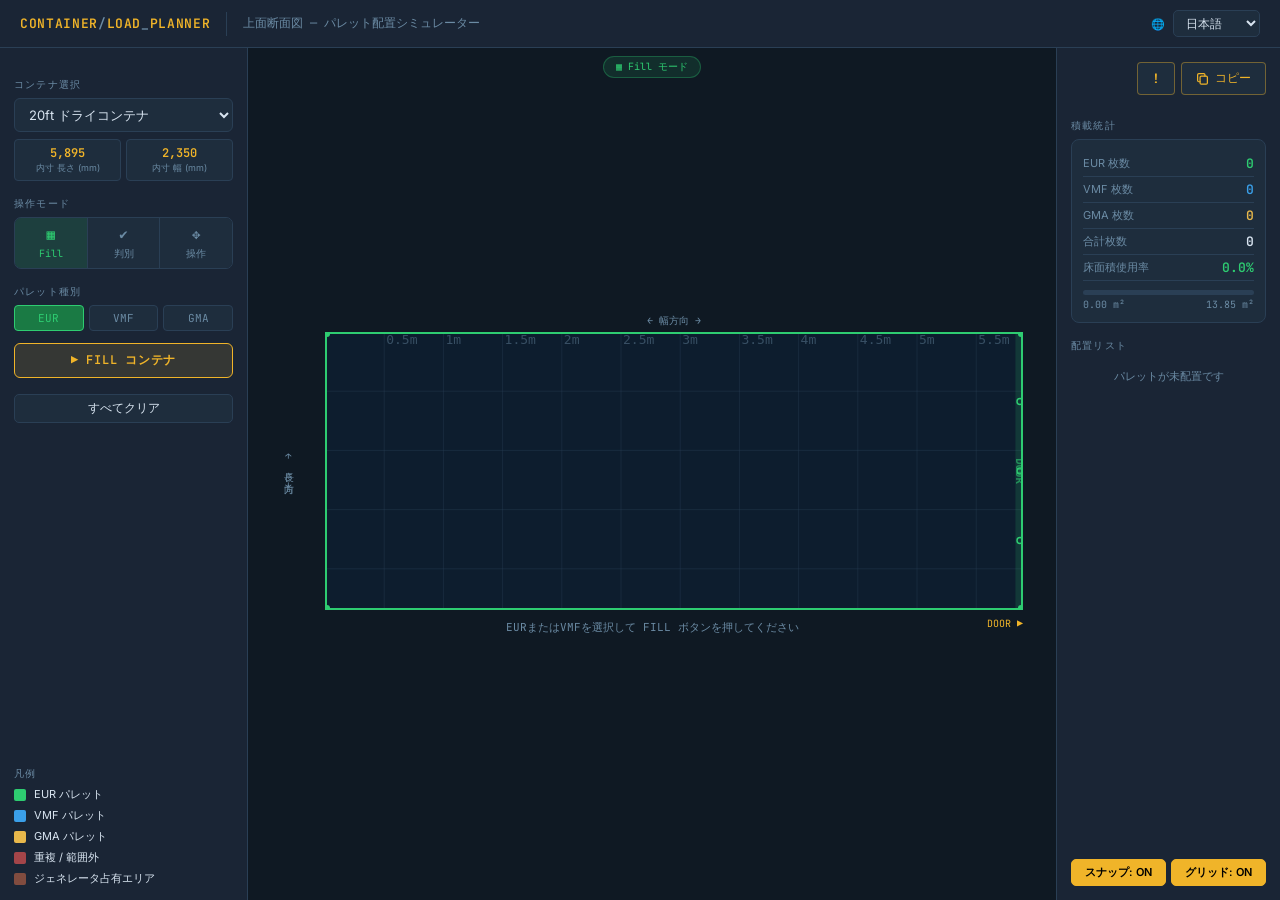
==== index.html @ d368528a "Add files via upload" ====
<!DOCTYPE html>
<html lang="ja">
<head>
  <meta charset="UTF-8" />
  <meta name="viewport" content="width=device-width, initial-scale=1.0, user-scalable=no" />
  <title>Container Load Planner</title>
  <!-- Google tag (gtag.js) -->
  <script async src="https://www.googletagmanager.com/gtag/js?id=G-WB6R9VHEC4"></script>
  <script>
    window.dataLayer = window.dataLayer || [];
    function gtag(){dataLayer.push(arguments);}
    gtag('js', new Date());
    gtag('config', 'G-WB6R9VHEC4');
  </script>
  <link rel="preconnect" href="https://fonts.googleapis.com" />
  <link href="https://fonts.googleapis.com/css2?family=Inter:wght@400;500;600&family=JetBrains+Mono:wght@400;600&display=swap" rel="stylesheet" />
  <link rel="stylesheet" href="style.css" />
</head>
</head>
<body>
<div id="app">

  <header id="header">
    <!-- モバイル：左ドロワーを開くハンバーガーボタン -->
    <button class="drawer-btn" id="btn-left-drawer" onclick="openDrawer('left')" aria-label="設定を開く" style="display:none;">☰</button>
    <div class="logo">CONTAINER<span>/</span>LOAD<span>_</span>PLANNER</div>
    <div class="hdr-div"></div>
    <div class="subtitle" data-i18n="subtitle">上面断面図 — パレット配置シミュレーター</div>
    <div style="margin-left:auto;display:flex;align-items:center;gap:8px;">
      <span style="font-size:11px;color:var(--muted);font-family:'JetBrains Mono',monospace;">🌐</span>
      <select id="lang-select" onchange="setLang(this.value)"
        style="background:var(--panel2);border:1px solid var(--border);color:var(--text);padding:4px 8px;border-radius:5px;font-size:12px;font-family:'Inter',sans-serif;cursor:pointer;outline:none;">
        <option value="ja">日本語</option>
        <option value="en">English</option>
        <option value="fr">Français</option>
        <option value="es">Español</option>
        <option value="it">Italiano</option>
      </select>
    </div>
    <!-- モバイル：右ドロワーを開くボタン -->
    <button class="drawer-btn" id="btn-right-drawer" onclick="openDrawer('right')" aria-label="統計を開く" style="display:none;">≡</button>
  </header>

  <aside id="left-panel">
    <!-- ボトムシート用ドラッグハンドル（モバイルのみ表示） -->
    <div id="sheet-handle">
      <div id="sheet-handle-bar"></div>
    </div>

    <!-- Container selector (常時表示) -->
    <div>
      <div class="sec-label" data-i18n="containerSelect">コンテナ選択</div>
      <div class="container-select">
        <select id="container-type">
          <option value="20dry" selected data-i18n="c20dry">20ft ドライコンテナ</option>
          <option value="40dry" data-i18n="c40dry">40ft ドライコンテナ</option>
          <option value="20ref" data-i18n="c20ref">20ft リーファーコンテナ</option>
          <option value="40ref" data-i18n="c40ref">40ft リーファーコンテナ</option>
        </select>
      </div>
      <div class="container-dims">
        <div class="dim-chip"><div class="val" id="dim-l">-</div><div class="key" data-i18n="dimL">内寸 長さ (mm)</div></div>
        <div class="dim-chip"><div class="val" id="dim-w">-</div><div class="key" data-i18n="dimW">内寸 幅 (mm)</div></div>
      </div>
      <div id="reefer-notice" data-i18n="reeferNotice">⚠ リーファー：ジェネレータ搭載により有効床面積が減少します。</div>
    </div>

    <!-- Mode Tabs -->
    <div>
      <div class="sec-label" data-i18n="modeLabel">操作モード</div>
      <div class="mode-tabs">
        <button class="mode-tab active-fill" id="tab-fill" onclick="setMode('fill')">
          <span class="tab-icon">▦</span>
          <span class="tab-label" data-i18n="modeFill">Fill</span>
        </button>
        <button class="mode-tab" id="tab-check" onclick="setMode('check')">
          <span class="tab-icon">✔</span>
          <span class="tab-label" data-i18n="modeCheck">判別</span>
        </button>
        <button class="mode-tab" id="tab-manual" onclick="setMode('manual')">
          <span class="tab-icon">✥</span>
          <span class="tab-label" data-i18n="modeManual">操作</span>
        </button>
      </div>
    </div>

    <!-- ① Fill Mode Panel -->
    <div class="mode-panel active" id="panel-fill">
      <div>
        <div class="sec-label" data-i18n="palletType">パレット種別</div>
        <div class="fill-type-row">
          <button class="fill-type-btn sel-eur" id="fill-eur" onclick="setFillType('EUR')">EUR</button>
          <button class="fill-type-btn" id="fill-vmf" onclick="setFillType('VMF')">VMF</button>
          <button class="fill-type-btn" id="fill-gma" onclick="setFillType('GMA')">GMA</button>
        </div>
      </div>
      <div id="fill-hold-banner" style="display:none;background:rgba(240,180,41,0.1);border:1px solid rgba(240,180,41,0.4);border-radius:5px;padding:7px 9px;font-size:11px;color:var(--accent);line-height:1.5;" data-i18n="fillHold">
        ⚠ この組み合わせは実装準備中です。
      </div>
      <button id="btn-fill" onclick="fillContainer()" data-i18n="btnFill">▶ FILL コンテナ</button>
      <button class="tool-btn danger" style="width:100%;margin-top:4px" onclick="clearAll()" data-i18n="btnClear">すべてクリア</button>
    </div>

    <!-- ② Check Mode Panel -->
    <div class="mode-panel" id="panel-check">
      <div>
        <div class="sec-label" data-i18n="checkInput">パレット枚数を入力</div>
        <div style="display:flex;flex-direction:column;gap:8px;">
          <div style="display:flex;align-items:center;gap:8px;">
            <div style="width:10px;height:10px;border-radius:2px;background:var(--eur-fill);flex-shrink:0;"></div>
            <span style="font-size:12px;width:36px;color:var(--eur-fill);font-family:'JetBrains Mono',monospace;">EUR</span>
            <input type="number" id="check-eur" min="0" value="0"
              style="flex:1;background:var(--panel2);border:1px solid var(--border);color:var(--text);padding:5px 8px;border-radius:5px;font-size:13px;font-family:'JetBrains Mono',monospace;outline:none;width:100%;"
              oninput="this.value=Math.max(0,parseInt(this.value)||0)">
            <span style="font-size:11px;color:var(--muted);" data-i18n="sheets">枚</span>
          </div>
          <div style="display:flex;align-items:center;gap:8px;">
            <div style="width:10px;height:10px;border-radius:2px;background:var(--vmf-fill);flex-shrink:0;"></div>
            <span style="font-size:12px;width:36px;color:var(--vmf-fill);font-family:'JetBrains Mono',monospace;">VMF</span>
            <input type="number" id="check-vmf" min="0" value="0"
              style="flex:1;background:var(--panel2);border:1px solid var(--border);color:var(--text);padding:5px 8px;border-radius:5px;font-size:13px;font-family:'JetBrains Mono',monospace;outline:none;width:100%;"
              oninput="this.value=Math.max(0,parseInt(this.value)||0)">
            <span style="font-size:11px;color:var(--muted);" data-i18n="sheets">枚</span>
          </div>
          <div style="display:flex;align-items:center;gap:8px;opacity:0.5;">
            <div style="width:10px;height:10px;border-radius:2px;background:var(--gma-fill);flex-shrink:0;"></div>
            <span style="font-size:12px;width:36px;color:var(--gma-fill);font-family:'JetBrains Mono',monospace;">GMA</span>
            <span style="flex:1;font-size:10px;color:var(--muted);font-family:'JetBrains Mono',monospace;">— 未対応</span>
          </div>
        </div>
      </div>
      <button id="btn-check" onclick="runCheck()"
        style="width:100%;padding:8px;border-radius:6px;border:1px solid var(--vmf-fill);background:rgba(58,159,232,0.12);color:var(--vmf-fill);font-size:12px;font-family:'JetBrains Mono',monospace;font-weight:600;cursor:pointer;letter-spacing:.05em;transition:all .15s;"
        data-i18n="btnCheck">✔ 判別する</button>
      <!-- 詳細（枚数内訳） -->
      <div id="check-result-detail" style="display:none;background:var(--panel2);border:1px solid var(--border);border-radius:6px;padding:9px 12px;font-size:11px;line-height:1.8;color:var(--muted);font-family:'JetBrains Mono',monospace;white-space:pre;"></div>
      <button class="tool-btn danger" style="width:100%;margin-top:4px" onclick="clearAll()" data-i18n="btnClear">すべてクリア</button>
    </div>

    <!-- ③ Manual Mode Panel -->
    <div class="mode-panel" id="panel-manual">
      <div>
        <div class="sec-label" data-i18n="palletTypeOrient">パレット種別 &amp; 向き</div>
        <div class="pallet-card eur" draggable="true" id="drag-eur" data-type="EUR">
          <div class="card-title">EUR <span data-i18n="pallet">パレット</span></div>
          <div class="card-dims">1200 × 800 mm</div>
          <div class="orient-btn">
            <button id="eur-h" onclick="setOrient('EUR','H')" data-i18n="eurH">H: 1200幅×800奥</button>
            <button id="eur-v" onclick="setOrient('EUR','V')" data-i18n="eurV">V: 800幅×1200奥</button>
          </div>
        </div>
        <div class="pallet-card vmf" draggable="true" id="drag-vmf" data-type="VMF" style="margin-top:8px">
          <div class="card-title">VMF <span data-i18n="pallet">パレット</span></div>
          <div class="card-dims">1200 × 1000 mm</div>
          <div class="orient-btn">
            <button id="vmf-h" onclick="setOrient('VMF','H')" data-i18n="vmfH">H: 1200幅×1000奥</button>
            <button id="vmf-v" onclick="setOrient('VMF','V')" data-i18n="vmfV">V: 1000幅×1200奥</button>
          </div>
        </div>

        <!-- GMA: アコーディオン折りたたみ -->
        <div style="margin-top:8px;border:1px solid var(--border);border-radius:8px;overflow:hidden;">
          <button onclick="toggleGma()" id="gma-toggle-btn"
            style="width:100%;display:flex;align-items:center;justify-content:space-between;padding:8px 11px;background:var(--panel2);border:none;color:var(--gma-fill);cursor:pointer;font-family:'Inter',sans-serif;font-size:13px;font-weight:600;">
            <span>GMA <span data-i18n="pallet" style="color:var(--gma-fill)">パレット</span><span style="font-size:10px;color:var(--muted);font-weight:400;margin-left:6px;">1219 × 1016 mm</span></span>
            <span id="gma-toggle-icon" style="font-size:10px;color:var(--muted);">▶</span>
          </button>
          <div id="gma-card-body" style="display:none;">
            <div class="pallet-card gma" draggable="true" id="drag-gma" data-type="GMA"
              style="border-radius:0;border:none;border-top:1px solid var(--border);margin-top:0;">
              <div class="card-dims" style="margin-bottom:6px;">1219 × 1016 mm</div>
              <div class="orient-btn">
                <button id="gma-h" onclick="setOrient('GMA','H')" data-i18n="gmaH">H: 1219幅×1016奥</button>
                <button id="gma-v" onclick="setOrient('GMA','V')" data-i18n="gmaV">V: 1016幅×1219奥</button>
              </div>
            </div>
          </div>
        </div>
      </div>
      <div class="manual-hint">
        <div class="hint-row"><span class="hint-key">Click</span><span data-i18n="hintPlace">パレットを配置</span></div>
        <div class="hint-row" style="align-items:center;justify-content:space-between;">
          <span class="hint-key" id="move-key-label">↑↓←→</span>
          <span id="move-key-desc" style="font-size:10px;color:var(--muted);">選択中を移動</span>
          <button id="move-key-toggle" onclick="toggleMoveMode()"
            style="font-size:9px;font-family:'JetBrains Mono',monospace;background:var(--panel);border:1px solid var(--border);color:var(--muted);border-radius:3px;padding:2px 6px;cursor:pointer;" data-i18n="btnWasd">WASD切替</button>
        </div>
        <div class="hint-row"><span class="hint-key">Delete</span><span data-i18n="hintDelete">選択中を削除</span></div>
        <div class="hint-row"><span class="hint-key">R</span><span data-i18n="hintRotate">選択/次のパレットを回転</span></div>
        <div class="hint-row"><span class="hint-key">Ctrl+Z</span><span data-i18n="hintUndo">操作を取り消す</span></div>
        <div class="hint-row"><span class="hint-key">Ctrl+Y</span><span data-i18n="hintRedo">取り消しを戻す</span></div>
      </div>
      <button class="tool-btn danger" style="width:100%" onclick="clearAll()" data-i18n="btnClear">すべてクリア</button>
    </div>

    <!-- 凡例 (常時表示) -->
    <div style="margin-top:auto">
      <div class="sec-label" data-i18n="legend">凡例</div>
      <div style="display:flex;flex-direction:column;gap:6px">
        <div class="legend-item"><div class="legend-dot" style="background:var(--eur-fill)"></div><span data-i18n="legendEur">EUR パレット</span></div>
        <div class="legend-item"><div class="legend-dot" style="background:var(--vmf-fill)"></div><span data-i18n="legendVmf">VMF パレット</span></div>
        <div class="legend-item"><div class="legend-dot" style="background:var(--gma-fill)"></div><span data-i18n="legendGma">GMA パレット</span></div>
        <div class="legend-item"><div class="legend-dot" style="background:var(--danger);opacity:.7"></div><span data-i18n="legendOverlap">重複 / 範囲外</span></div>
        <div class="legend-item"><div class="legend-dot" style="background:var(--reefer);opacity:.5"></div><span data-i18n="legendGen">ジェネレータ占有エリア</span></div>
      </div>
    </div>

  </aside>

  <!-- Canvas Area -->
  <main id="canvas-area">
    <div id="mode-indicator" class="fill">▦ Fill モード</div>
    <!-- 積載可否バナー（判別モードのみ表示） -->
    <div id="check-banner" style="display:none;padding:6px 20px;border-radius:8px;font-size:13px;font-family:'JetBrains Mono',monospace;font-weight:600;border:1px solid;white-space:pre;line-height:1.7;text-align:center;"></div>
    <div id="canvas-wrapper">
      <div id="lbl-top" data-i18n="lblWidth">← 幅方向 →</div>
      <div id="lbl-left" data-i18n="lblLength">← 長さ方向 →</div>
      <div id="lbl-door">DOOR ▶</div>
      <canvas id="main-canvas"></canvas>
    </div>
    <!-- オーバーフローキャンバス（積み残しがある場合に表示、モード跨いで維持） -->
    <div id="overflow-wrapper" style="display:none;position:relative;margin-left:44px;margin-top:6px;">
      <div id="overflow-title" style="font-size:10px;color:var(--danger);font-family:'JetBrains Mono',monospace;margin-bottom:4px;">↓ 積み残しパレット（操作可）</div>
      <canvas id="overflow-canvas" style="display:block;border:1px dashed var(--danger);border-radius:2px;background:rgba(224,82,82,0.05);cursor:crosshair;"></canvas>
    </div>
    <div id="canvas-hint" data-i18n="hintFill">EURまたはVMFを選択して FILL ボタンを押してください</div>
    <div id="toolbar"></div>
  </main>

  <!-- Right Panel -->
  <aside id="right-panel">
    <!-- コピーボタン＋注意アイコン（右上） -->
    <div style="display:flex;justify-content:flex-end;align-items:center;gap:6px;margin-bottom:8px;">
      <button class="fill-type-btn" onclick="toggleNoticePopup()" title="注意事項"
        style="flex:none;padding:7px 14px;font-size:13px;color:var(--accent);border-color:rgba(240,180,41,0.4);font-weight:700;">!</button>
      <button id="btn-copy-canvas" class="fill-type-btn" onclick="copyCanvasToClipboard()"
        style="flex:none;display:flex;align-items:center;gap:6px;padding:7px 14px;font-size:12px;color:var(--accent);border-color:rgba(240,180,41,0.4);"
        title="配置図をクリップボードにコピー">
        <svg width="13" height="13" viewBox="0 0 16 16" fill="none" stroke="currentColor" stroke-width="1.5" stroke-linecap="round" stroke-linejoin="round">
          <rect x="5" y="5" width="9" height="10" rx="1.5"/>
          <path d="M11 5V3.5A1.5 1.5 0 0 0 9.5 2h-6A1.5 1.5 0 0 0 2 3.5v7A1.5 1.5 0 0 0 3.5 12H5"/>
        </svg>
        コピー
      </button>
    </div>

    <!-- 注意事項ポップアップ -->
    <div id="notice-popup" style="display:none;position:fixed;inset:0;z-index:1000;background:rgba(0,0,0,0.55);align-items:center;justify-content:center;">
      <div style="background:var(--panel);border:1px solid var(--border);border-radius:10px;padding:24px;max-width:480px;width:90%;position:relative;box-shadow:0 8px 32px rgba(0,0,0,0.5);">
        <div style="display:flex;align-items:center;gap:10px;margin-bottom:14px;">
          <span style="color:var(--accent);font-size:16px;font-weight:700;">!</span>
          <span id="notice-title" style="font-size:13px;font-weight:600;color:var(--accent);font-family:'JetBrains Mono',monospace;">注意事項</span>
          <button onclick="toggleNoticePopup()" style="margin-left:auto;background:none;border:none;color:var(--muted);font-size:18px;cursor:pointer;line-height:1;padding:2px 6px;">×</button>
        </div>
        <div id="notice-body" style="font-size:12px;color:var(--muted);line-height:1.85;font-family:'Inter',sans-serif;"></div>
      </div>
    </div>

    <div>
      <div class="sec-label" data-i18n="stats">積載統計</div>
      <div class="stat-block">
        <div class="stat-row"><span class="stat-key" data-i18n="statEur">EUR 枚数</span><span class="stat-val" id="stat-eur" style="color:var(--eur-fill)">0</span></div>
        <div class="stat-row"><span class="stat-key" data-i18n="statVmf">VMF 枚数</span><span class="stat-val" id="stat-vmf" style="color:var(--vmf-fill)">0</span></div>
        <div class="stat-row"><span class="stat-key" data-i18n="statGma">GMA 枚数</span><span class="stat-val" id="stat-gma" style="color:var(--gma-fill)">0</span></div>
        <div class="stat-row"><span class="stat-key" data-i18n="statTotal">合計枚数</span><span class="stat-val" id="stat-total">0</span></div>
        <div class="stat-row"><span class="stat-key" data-i18n="statFloor">床面積使用率</span><span class="stat-val good" id="stat-pct">0%</span></div>
        <div class="usage-bar-wrap">
          <div class="usage-bar-track"><div class="usage-bar-fill" id="usage-bar" style="width:0%"></div></div>
          <div class="usage-label"><span id="usage-used">0 m²</span><span id="usage-total-area">- m²</span></div>
        </div>
      </div>
    </div>
    <div>
      <div class="sec-label" data-i18n="placedList">配置リスト</div>
      <div class="placed-list" id="placed-list"></div>
    </div>
    <!-- スナップ・グリッド（右パネル下部） -->
    <div style="margin-top:auto;padding-top:10px;display:flex;gap:5px;">
      <button class="tool-btn active" id="btn-snap" onclick="toggleSnap()" data-i18n="snapOn" style="flex:1;font-size:11px;">スナップ: ON</button>
      <button class="tool-btn active" id="btn-grid" onclick="toggleGrid()" data-i18n="gridOn" style="flex:1;font-size:11px;">グリッド: ON</button>
    </div>
  </aside>

</div>

<!-- モバイル用：ドロワーオーバーレイ -->
<div id="drawer-overlay" onclick="closeDrawers()"></div>

<script src="app.js"></script>
</body>
</html>
---- style.css ----
*, *::before, *::after { box-sizing: border-box; margin: 0; padding: 0; }

  :root {
    --bg:        #0F1923;
    --panel:     #1A2535;
    --panel2:    #1E2D3D;
    --border:    #2A3F55;
    --text:      #D8E4F0;
    --muted:     #6B8BA4;
    --eur-fill:  #2ECC71;
    --eur-dark:  #1A7A44;
    --vmf-fill:  #3A9FE8;
    --vmf-dark:  #1A5A8A;
    --gma-fill:  #E8B84B;
    --gma-dark:  #8A6A1A;
    --accent:    #F0B429;
    --danger:    #E05252;
    --reefer:    #E8734A;
  }

  html, body { height: 100%; background: var(--bg); color: var(--text); font-family: 'Inter', sans-serif; font-size: 14px; overflow: hidden; }

  #app { display: grid; grid-template-rows: 48px 1fr; grid-template-columns: 248px 1fr 224px; height: 100vh; }

  /* Header */
  #header { grid-column: 1/-1; background: var(--panel); border-bottom: 1px solid var(--border); display: flex; align-items: center; gap: 16px; padding: 0 20px; }
  .logo { font-family: 'JetBrains Mono', monospace; font-size: 13px; font-weight: 600; color: var(--accent); letter-spacing: .05em; }
  .logo span { color: var(--muted); }
  .hdr-div { width: 1px; height: 24px; background: var(--border); }
  .subtitle { font-size: 12px; color: var(--muted); font-family: 'JetBrains Mono', monospace; }

  /* Left Panel */
  #left-panel { background: var(--panel); border-right: 1px solid var(--border); padding: 14px; display: flex; flex-direction: column; gap: 16px; overflow-y: auto; }
  .sec-label { font-size: 10px; font-family: 'JetBrains Mono', monospace; color: var(--muted); letter-spacing: .12em; text-transform: uppercase; margin-bottom: 6px; }

  .container-select select { width: 100%; background: var(--panel2); border: 1px solid var(--border); color: var(--text); padding: 7px 10px; border-radius: 6px; font-family: 'Inter', sans-serif; font-size: 13px; cursor: pointer; outline: none; }
  .container-select select:focus { border-color: var(--accent); }

  .container-dims { display: grid; grid-template-columns: 1fr 1fr; gap: 5px; margin-top: 7px; }
  .dim-chip { background: var(--panel2); border: 1px solid var(--border); border-radius: 4px; padding: 5px 7px; text-align: center; }
  .dim-chip .val { font-family: 'JetBrains Mono', monospace; font-size: 12px; font-weight: 600; color: var(--accent); }
  .dim-chip .key { font-size: 9px; color: var(--muted); margin-top: 1px; }

  /* Reefer notice */
  #reefer-notice { background: rgba(232,115,74,0.12); border: 1px solid rgba(232,115,74,0.4); border-radius: 6px; padding: 7px 10px; font-size: 11px; color: var(--reefer); display: none; line-height: 1.5; }
  #reefer-notice.visible { display: block; }

  /* Pallet cards */
  .pallet-card { background: var(--panel2); border: 1px solid var(--border); border-radius: 8px; padding: 11px; cursor: grab; user-select: none; transition: border-color .15s; position: relative; }
  .pallet-card:hover { border-color: var(--muted); }
  .pallet-card.eur { border-left: 3px solid var(--eur-fill); }
  .pallet-card.vmf { border-left: 3px solid var(--vmf-fill); }
  .pallet-card.gma { border-left: 3px solid var(--gma-fill); }
  .pallet-card .card-title { font-weight: 600; font-size: 13px; margin-bottom: 3px; }
  .pallet-card.eur .card-title { color: var(--eur-fill); }
  .pallet-card.vmf .card-title { color: var(--vmf-fill); }
  .pallet-card.gma .card-title { color: var(--gma-fill); }
  .pallet-card .card-dims { font-family: 'JetBrains Mono', monospace; font-size: 11px; color: var(--muted); }
  .pallet-card .card-hint { font-size: 10px; color: var(--muted); margin-top: 5px; }

  .orient-btn { display: flex; gap: 5px; margin-top: 7px; }
  .orient-btn button { flex: 1; padding: 4px 0; border-radius: 4px; border: 1px solid var(--border); background: var(--panel2); color: var(--muted); font-size: 10px; font-family: 'JetBrains Mono', monospace; cursor: pointer; transition: all .15s; }
  .orient-btn button.active-eur { background: var(--eur-dark); color: var(--eur-fill); border-color: var(--eur-fill); }
  .orient-btn button.active-vmf { background: var(--vmf-dark); color: var(--vmf-fill); border-color: var(--vmf-fill); }
  .orient-btn button.active-gma { background: var(--gma-dark); color: var(--gma-fill); border-color: var(--gma-fill); }

  /* Fill button */
  .fill-section { display: flex; flex-direction: column; gap: 7px; }
  .fill-type-row { display: flex; gap: 5px; }
  .fill-type-btn { flex: 1; padding: 5px 0; border-radius: 4px; border: 1px solid var(--border); background: var(--panel2); color: var(--muted); font-size: 11px; font-family: 'JetBrains Mono', monospace; cursor: pointer; transition: all .15s; }
  .fill-type-btn.sel-eur { background: var(--eur-dark); color: var(--eur-fill); border-color: var(--eur-fill); }
  .fill-type-btn.sel-vmf { background: var(--vmf-dark); color: var(--vmf-fill); border-color: var(--vmf-fill); }
  .fill-type-btn.sel-gma { background: var(--gma-dark); color: var(--gma-fill); border-color: var(--gma-fill); }
  #btn-fill { width: 100%; padding: 8px; border-radius: 6px; border: 1px solid var(--accent); background: rgba(240,180,41,0.12); color: var(--accent); font-size: 12px; font-family: 'JetBrains Mono', monospace; font-weight: 600; cursor: pointer; letter-spacing: .06em; transition: all .15s; }
  #btn-fill:hover { background: rgba(240,180,41,0.25); }

  /* Canvas Area */
  #canvas-area {
    background: var(--bg);
    display: flex; flex-direction: column; align-items: center; justify-content: center;
    gap: 10px; padding: 20px 20px 12px;
    overflow: hidden;
    position: relative;
  }
  #canvas-wrapper { position: relative; margin-left: 44px; margin-top: 20px; }
  #lbl-top, #lbl-left, #lbl-door { position: absolute; font-family: 'JetBrains Mono', monospace; font-size: 10px; color: var(--muted); pointer-events: none; }
  #lbl-top { top: -18px; left: 0; right: 0; text-align: center; }
  #lbl-left { left: -44px; top: 0; bottom: 0; writing-mode: vertical-rl; transform: rotate(0deg); display: flex; align-items: center; justify-content: center; }
  #lbl-door { bottom: -20px; right: 0; text-align: right; font-size: 10px; color: var(--accent); }
  #main-canvas { display: block; cursor: crosshair; }
  #canvas-hint { font-size: 11px; color: var(--muted); font-family: 'JetBrains Mono', monospace; }

  #toolbar { display: flex; gap: 6px; align-items: center; }
  .tool-btn { padding: 5px 12px; border-radius: 5px; border: 1px solid var(--border); background: var(--panel2); color: var(--text); font-size: 12px; cursor: pointer; transition: all .15s; font-family: 'Inter', sans-serif; }
  .tool-btn:hover { border-color: var(--muted); }
  .tool-btn.danger:hover { border-color: var(--danger); color: var(--danger); }
  .tool-btn.active { background: var(--accent); color: #000; border-color: var(--accent); font-weight: 600; }

  /* Right Panel */
  #right-panel { background: var(--panel); border-left: 1px solid var(--border); padding: 14px; display: flex; flex-direction: column; gap: 16px; overflow-y: auto; }
  .stat-block { background: var(--panel2); border: 1px solid var(--border); border-radius: 8px; padding: 11px; }
  .stat-row { display: flex; justify-content: space-between; align-items: center; padding: 4px 0; border-bottom: 1px solid var(--border); }
  .stat-row:last-child { border-bottom: none; }
  .stat-key { font-size: 11px; color: var(--muted); }
  .stat-val { font-family: 'JetBrains Mono', monospace; font-size: 13px; font-weight: 600; }
  .stat-val.good { color: var(--eur-fill); }
  .stat-val.warn { color: var(--accent); }
  .stat-val.bad  { color: var(--danger); }
  .usage-bar-wrap { margin-top: 9px; }
  .usage-bar-track { height: 5px; background: var(--border); border-radius: 3px; overflow: hidden; margin-top: 3px; }
  .usage-bar-fill { height: 100%; border-radius: 3px; background: var(--eur-fill); transition: width .3s ease; }
  .usage-label { display: flex; justify-content: space-between; font-family: 'JetBrains Mono', monospace; font-size: 10px; color: var(--muted); margin-top: 3px; }
  .placed-list { display: flex; flex-direction: column; gap: 3px; max-height: 440px; overflow-y: auto; }
  .placed-item { display: flex; justify-content: space-between; align-items: center; background: var(--panel2); border: 1px solid var(--border); border-radius: 4px; padding: 5px 8px; font-size: 11px; cursor: pointer; }
  .placed-item .pi-label { font-family: 'JetBrains Mono', monospace; }
  .placed-item.eur .pi-label { color: var(--eur-fill); }
  .placed-item.vmf .pi-label { color: var(--vmf-fill); }
  .placed-item.gma .pi-label { color: var(--gma-fill); }
  .placed-item .pi-del { background: none; border: none; color: var(--muted); cursor: pointer; font-size: 14px; line-height: 1; padding: 0 2px; }
  .placed-item .pi-del:hover { color: var(--danger); }


  /* ── Mode Tabs ── */
  .mode-tabs { display: flex; gap: 0; border: 1px solid var(--border); border-radius: 7px; overflow: hidden; }
  .mode-tab {
    flex: 1; padding: 7px 4px; border: none; background: var(--panel2);
    color: var(--muted); font-size: 10px; font-family: 'JetBrains Mono', monospace;
    cursor: pointer; transition: all .15s; text-align: center; line-height: 1.4;
    border-right: 1px solid var(--border);
  }
  .mode-tab:last-child { border-right: none; }
  .mode-tab:hover { color: var(--text); }
  .mode-tab.active-fill   { background: rgba(46,204,113,0.15);  color: var(--eur-fill);  }
  .mode-tab.active-check  { background: rgba(240,180,41,0.10);  color: var(--accent);    }
  .mode-tab.active-manual { background: rgba(58,159,232,0.15);  color: var(--vmf-fill);  }
  .mode-tab .tab-icon { font-size: 14px; display: block; margin-bottom: 2px; }
  .mode-tab .tab-label { display: block; }

  /* ── Mode Panels ── */
  .mode-panel { display: none; flex-direction: column; gap: 12px; }
  .mode-panel.active { display: flex; }

  /* ── Mode indicator pill on canvas ── */
  #mode-indicator {
    position: absolute; top: 8px; left: 50%; transform: translateX(-50%);
    padding: 3px 12px; border-radius: 12px; font-size: 10px;
    font-family: 'JetBrains Mono', monospace; pointer-events: none;
    border: 1px solid; white-space: nowrap;
  }
  #mode-indicator.fill   { background: rgba(46,204,113,0.12); color: var(--eur-fill);  border-color: rgba(46,204,113,0.3); }
  #mode-indicator.check  { background: rgba(240,180,41,0.12); color: var(--accent);    border-color: rgba(240,180,41,0.3); }
  #mode-indicator.manual { background: rgba(58,159,232,0.12); color: var(--vmf-fill);  border-color: rgba(58,159,232,0.3); }

  /* ── Hold panel ── */
  .hold-panel {
    background: rgba(240,180,41,0.08); border: 1px solid rgba(240,180,41,0.3);
    border-radius: 8px; padding: 14px 12px; text-align: center;
  }
  .hold-panel .hold-icon { font-size: 28px; margin-bottom: 8px; }
  .hold-panel .hold-title { font-size: 12px; font-weight: 600; color: var(--accent); margin-bottom: 6px; }
  .hold-panel .hold-desc { font-size: 11px; color: var(--muted); line-height: 1.6; }

  /* ── Manual mode hint ── */
  .manual-hint {
    background: var(--panel2); border: 1px solid var(--border);
    border-radius: 6px; padding: 10px 12px;
    font-size: 11px; color: var(--muted); line-height: 1.8;
  }
  .manual-hint .hint-row { display: flex; align-items: baseline; gap: 8px; }
  .manual-hint .hint-key {
    font-family: 'JetBrains Mono', monospace; font-size: 10px;
    background: var(--panel); border: 1px solid var(--border);
    border-radius: 3px; padding: 1px 5px; color: var(--text); white-space: nowrap; flex-shrink: 0;
  }

  /* Legend */
  .legend-item { display: flex; align-items: center; gap: 8px; font-size: 11px; }
  .legend-dot { width: 12px; height: 12px; border-radius: 2px; flex-shrink: 0; }

  /* ─────────────────────────────────────────
     MOBILE / TABLET（〜1023px）：ドロワー方式
     ───────────────────────────────────────── */
  @media (max-width: 1023px) {

    html, body { overflow: hidden; }

    /* グリッドを1カラムに変更 */
    #app {
      display: flex;
      flex-direction: column;
      height: 100dvh;
    }

    /* ヘッダー：ハンバーガーボタンを両端に */
    #header { padding: 0 12px; gap: 10px; }
    .subtitle { display: none; }
    .hdr-div  { display: none; }

    /* ハンバーガーボタン共通 */
    .drawer-btn {
      display: flex;
      align-items: center;
      justify-content: center;
      width: 36px;
      height: 36px;
      border: 1px solid var(--border);
      border-radius: 6px;
      background: var(--panel2);
      color: var(--text);
      font-size: 18px;
      cursor: pointer;
      flex-shrink: 0;
      line-height: 1;
    }
    .drawer-btn:active { background: var(--border); }
    #btn-left-drawer  { margin-right: auto; }
    #btn-right-drawer { margin-left: 0; }

    /* キャンバスが残り全高さを占める */
    #canvas-area {
      flex: 1;
      min-height: 0;
    }

    /* 左右パネルをドロワーに変換 */
    #left-panel,
    #right-panel {
      position: fixed;
      top: 0;
      bottom: 0;
      z-index: 200;
      width: min(300px, 85vw);
      overflow-y: auto;
      overflow-x: hidden;
      transition: transform 0.28s cubic-bezier(0.32, 0.72, 0, 1);
    }

    /* 左ドロワー */
    #left-panel {
      left: 0;
      transform: translateX(-100%);
      border-right: 1px solid var(--border);
    }
    #left-panel.drawer-open {
      transform: translateX(0);
    }

    /* 右ドロワー */
    #right-panel {
      right: 0;
      transform: translateX(100%);
      border-left: 1px solid var(--border);
    }
    #right-panel.drawer-open {
      transform: translateX(0);
    }

    /* オーバーレイ */
    #drawer-overlay {
      display: none;
      position: fixed;
      inset: 0;
      background: rgba(0,0,0,0.45);
      z-index: 199;
    }
    #drawer-overlay.visible { display: block; }

    /* ドロワー内上部にバッジを非表示 */
    #sheet-handle { display: none; }

    /* キャンバスラベルを小さく */
    #lbl-top, #lbl-left, #lbl-door { font-size: 8px; }
    #canvas-hint { font-size: 10px; padding: 2px 8px; }
  }
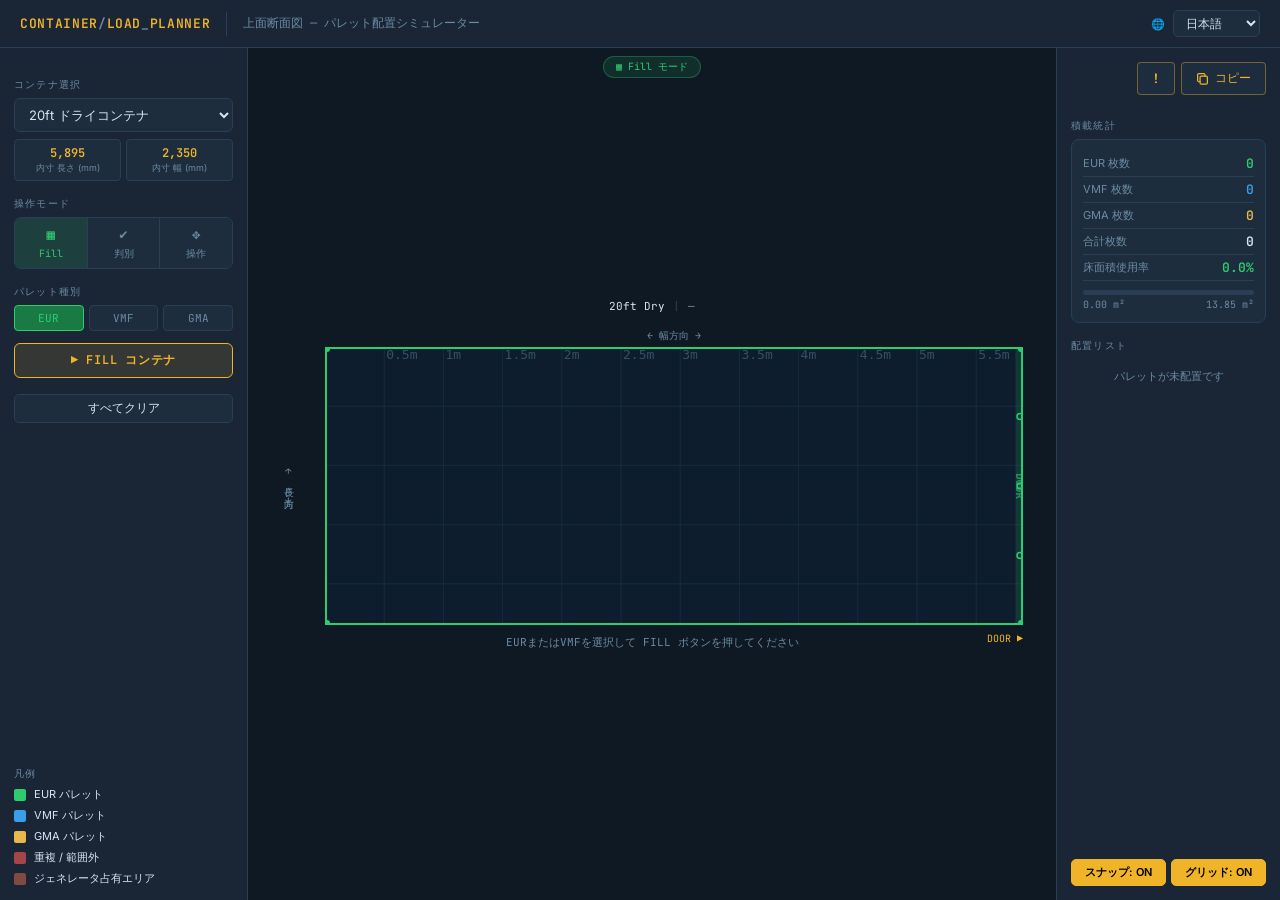
==== commit f27c7ba3: "Add files via upload" ====
--- a/index.html
+++ b/index.html
@@ -4,6 +4,18 @@
   <meta charset="UTF-8" />
   <meta name="viewport" content="width=device-width, initial-scale=1.0, user-scalable=no" />
   <title>Container Load Planner</title>
+  <!-- OGP -->
+  <meta property="og:type"        content="website" />
+  <meta property="og:title"       content="Container Load Planner" />
+  <meta property="og:description" content="海上コンテナへのパレット積み付けシミュレーター。EUR / VMF / GMA パレット対応。Fill・判別・操作の3モード搭載。" />
+  <meta property="og:image"       content="[data-uri]" />
+  <meta property="og:image:width"  content="1200" />
+  <meta property="og:image:height" content="630" />
+  <meta name="twitter:card"        content="summary_large_image" />
+  <meta name="twitter:title"       content="Container Load Planner" />
+  <meta name="twitter:description" content="海上コンテナへのパレット積み付けシミュレーター。EUR / VMF / GMA パレット対応。" />
+  <meta name="twitter:image"       content="[data-uri]" />
+
   <!-- Google tag (gtag.js) -->
   <script async src="https://www.googletagmanager.com/gtag/js?id=G-WB6R9VHEC4"></script>
   <script>
@@ -22,7 +34,7 @@
 
   <header id="header">
     <!-- モバイル：左ドロワーを開くハンバーガーボタン -->
-    <button class="drawer-btn" id="btn-left-drawer" onclick="openDrawer('left')" aria-label="設定を開く" style="display:none;">☰</button>
+    <button class="drawer-btn" id="btn-left-drawer" onclick="openDrawer('left')" aria-label="設定を開く">☰</button>
     <div class="logo">CONTAINER<span>/</span>LOAD<span>_</span>PLANNER</div>
     <div class="hdr-div"></div>
     <div class="subtitle" data-i18n="subtitle">上面断面図 — パレット配置シミュレーター</div>
@@ -38,7 +50,7 @@
       </select>
     </div>
     <!-- モバイル：右ドロワーを開くボタン -->
-    <button class="drawer-btn" id="btn-right-drawer" onclick="openDrawer('right')" aria-label="統計を開く" style="display:none;">≡</button>
+    <button class="drawer-btn" id="btn-right-drawer" onclick="openDrawer('right')" aria-label="統計を開く">≡</button>
   </header>
 
   <aside id="left-panel">
@@ -111,7 +123,7 @@
             <span style="font-size:12px;width:36px;color:var(--eur-fill);font-family:'JetBrains Mono',monospace;">EUR</span>
             <input type="number" id="check-eur" min="0" value="0"
               style="flex:1;background:var(--panel2);border:1px solid var(--border);color:var(--text);padding:5px 8px;border-radius:5px;font-size:13px;font-family:'JetBrains Mono',monospace;outline:none;width:100%;"
-              oninput="this.value=Math.max(0,parseInt(this.value)||0)">
+              oninput="this.value=Math.max(0,parseInt(this.value)||0); autoCheck();">
             <span style="font-size:11px;color:var(--muted);" data-i18n="sheets">枚</span>
           </div>
           <div style="display:flex;align-items:center;gap:8px;">
@@ -119,13 +131,15 @@
             <span style="font-size:12px;width:36px;color:var(--vmf-fill);font-family:'JetBrains Mono',monospace;">VMF</span>
             <input type="number" id="check-vmf" min="0" value="0"
               style="flex:1;background:var(--panel2);border:1px solid var(--border);color:var(--text);padding:5px 8px;border-radius:5px;font-size:13px;font-family:'JetBrains Mono',monospace;outline:none;width:100%;"
-              oninput="this.value=Math.max(0,parseInt(this.value)||0)">
+              oninput="this.value=Math.max(0,parseInt(this.value)||0); autoCheck();">
             <span style="font-size:11px;color:var(--muted);" data-i18n="sheets">枚</span>
           </div>
-          <div style="display:flex;align-items:center;gap:8px;opacity:0.5;">
+          <div style="display:flex;align-items:center;gap:8px;opacity:0.4;">
             <div style="width:10px;height:10px;border-radius:2px;background:var(--gma-fill);flex-shrink:0;"></div>
             <span style="font-size:12px;width:36px;color:var(--gma-fill);font-family:'JetBrains Mono',monospace;">GMA</span>
-            <span style="flex:1;font-size:10px;color:var(--muted);font-family:'JetBrains Mono',monospace;">— 未対応</span>
+            <input type="number" id="check-gma" min="0" value="0" disabled
+              style="flex:1;background:var(--panel2);border:1px solid var(--border);color:var(--muted);padding:5px 8px;border-radius:5px;font-size:13px;font-family:'JetBrains Mono',monospace;outline:none;width:100%;cursor:not-allowed;">
+            <span style="font-size:11px;color:var(--muted);">— 準備中</span>
           </div>
         </div>
       </div>
@@ -210,6 +224,12 @@
   <!-- Canvas Area -->
   <main id="canvas-area">
     <div id="mode-indicator" class="fill">▦ Fill モード</div>
+    <!-- 中央情報バー：コンテナ・パレット種別・枚数 -->
+    <div id="center-info-bar">
+      <span id="ci-container" class="ci-item"></span>
+      <span class="ci-sep">|</span>
+      <span id="ci-pallets" class="ci-item"></span>
+    </div>
     <!-- 積載可否バナー（判別モードのみ表示） -->
     <div id="check-banner" style="display:none;padding:6px 20px;border-radius:8px;font-size:13px;font-family:'JetBrains Mono',monospace;font-weight:600;border:1px solid;white-space:pre;line-height:1.7;text-align:center;"></div>
     <div id="canvas-wrapper">
@@ -283,6 +303,66 @@
 
 </div>
 
+<!-- コピー警告ポップアップ（重複・範囲外あり） -->
+<div id="copy-warn-popup" style="display:none;position:fixed;inset:0;z-index:1000;background:rgba(0,0,0,0.55);align-items:center;justify-content:center;">
+  <div style="background:var(--panel);border:1px solid var(--border);border-radius:10px;padding:24px 28px;max-width:380px;width:90%;box-shadow:0 8px 32px rgba(0,0,0,0.4);">
+    <div style="font-size:15px;font-weight:600;color:var(--danger);margin-bottom:10px;">⚠ 配置に問題があります</div>
+    <div style="font-size:13px;color:var(--muted);margin-bottom:20px;line-height:1.7;">重複または範囲外のパレットが含まれています。この配置図は実際のコンテナへの積み付けを再現できない可能性があります。このままコピーしますか？</div>
+    <div style="display:flex;gap:10px;justify-content:flex-end;">
+      <button id="copy-warn-cancel" style="padding:8px 18px;border-radius:6px;border:1px solid var(--border);background:transparent;color:var(--muted);font-size:13px;cursor:pointer;">キャンセル</button>
+      <button id="copy-warn-proceed" style="padding:8px 18px;border-radius:6px;border:1px solid var(--danger);background:rgba(224,82,82,0.15);color:var(--danger);font-size:13px;font-weight:600;cursor:pointer;">このままコピー</button>
+    </div>
+  </div>
+</div>
+
+<!-- 3タイプ→2タイプ絞り込みポップアップ -->
+<div id="type-select-popup" style="display:none;position:fixed;inset:0;z-index:1000;background:rgba(0,0,0,0.55);align-items:center;justify-content:center;">
+  <div style="background:var(--panel);border:1px solid var(--border);border-radius:10px;padding:24px 28px;max-width:360px;width:90%;box-shadow:0 8px 32px rgba(0,0,0,0.4);">
+    <div style="font-size:15px;font-weight:600;color:var(--text);margin-bottom:8px;">判別するパレットを2種類選択</div>
+    <div style="font-size:12px;color:var(--muted);margin-bottom:18px;line-height:1.6;">3種類のパレットが検出されました。判別モードでは2種類まで対応しています。使用する2種類を選んでください。</div>
+    <div style="display:flex;flex-direction:column;gap:10px;margin-bottom:20px;">
+      <label style="display:flex;align-items:center;gap:10px;cursor:pointer;">
+        <input type="checkbox" id="type-sel-eur" style="width:16px;height:16px;cursor:pointer;accent-color:var(--eur-fill);">
+        <span style="width:10px;height:10px;border-radius:2px;background:var(--eur-fill);flex-shrink:0;"></span>
+        <span style="font-size:13px;color:var(--eur-fill);font-family:'JetBrains Mono',monospace;width:40px;">EUR</span>
+        <span class="type-sel-count" style="font-size:12px;color:var(--muted);"></span>
+      </label>
+      <label style="display:flex;align-items:center;gap:10px;cursor:pointer;">
+        <input type="checkbox" id="type-sel-vmf" style="width:16px;height:16px;cursor:pointer;accent-color:var(--vmf-fill);">
+        <span style="width:10px;height:10px;border-radius:2px;background:var(--vmf-fill);flex-shrink:0;"></span>
+        <span style="font-size:13px;color:var(--vmf-fill);font-family:'JetBrains Mono',monospace;width:40px;">VMF</span>
+        <span class="type-sel-count" style="font-size:12px;color:var(--muted);"></span>
+      </label>
+      <label style="display:flex;align-items:center;gap:10px;cursor:pointer;">
+        <input type="checkbox" id="type-sel-gma" style="width:16px;height:16px;cursor:pointer;accent-color:var(--gma-fill);">
+        <span style="width:10px;height:10px;border-radius:2px;background:var(--gma-fill);flex-shrink:0;"></span>
+        <span style="font-size:13px;color:var(--gma-fill);font-family:'JetBrains Mono',monospace;width:40px;">GMA</span>
+        <span class="type-sel-count" style="font-size:12px;color:var(--muted);"></span>
+      </label>
+    </div>
+    <div style="display:flex;gap:10px;justify-content:flex-end;">
+      <button id="type-select-cancel" style="padding:8px 18px;border-radius:6px;border:1px solid var(--border);background:transparent;color:var(--muted);font-size:13px;cursor:pointer;">キャンセル</button>
+      <button id="type-select-ok" style="padding:8px 18px;border-radius:6px;border:1px solid var(--vmf-fill);background:rgba(58,159,232,0.15);color:var(--vmf-fill);font-size:13px;font-weight:600;cursor:pointer;">判別する</button>
+    </div>
+  </div>
+</div>
+
+<!-- コンテナ変更確認ポップアップ -->
+<div id="container-change-popup" style="display:none;position:fixed;inset:0;z-index:1000;background:rgba(0,0,0,0.55);align-items:center;justify-content:center;">
+  <div style="background:var(--panel);border:1px solid var(--border);border-radius:10px;padding:24px 28px;max-width:360px;width:90%;box-shadow:0 8px 32px rgba(0,0,0,0.4);">
+    <div style="font-size:15px;font-weight:600;color:var(--text);margin-bottom:10px;">⚠ コンテナを変更しますか？</div>
+    <div style="font-size:13px;color:var(--muted);margin-bottom:18px;line-height:1.6;">現在の配置内容はリセットされます。この操作は取り消せません。</div>
+    <div style="display:flex;align-items:center;gap:8px;margin-bottom:18px;">
+      <input type="checkbox" id="container-change-skip" style="width:14px;height:14px;cursor:pointer;">
+      <label for="container-change-skip" style="font-size:12px;color:var(--muted);cursor:pointer;">今後このセッションでは確認しない</label>
+    </div>
+    <div style="display:flex;gap:10px;justify-content:flex-end;">
+      <button id="container-change-cancel" style="padding:8px 18px;border-radius:6px;border:1px solid var(--border);background:transparent;color:var(--muted);font-size:13px;cursor:pointer;">キャンセル</button>
+      <button id="container-change-ok" style="padding:8px 18px;border-radius:6px;border:1px solid var(--danger);background:rgba(224,82,82,0.15);color:var(--danger);font-size:13px;font-weight:600;cursor:pointer;">変更する</button>
+    </div>
+  </div>
+</div>
+
 <!-- モバイル用：ドロワーオーバーレイ -->
 <div id="drawer-overlay" onclick="closeDrawers()"></div>
 
--- a/style.css
+++ b/style.css
@@ -24,6 +24,7 @@
 
   /* Header */
   #header { grid-column: 1/-1; background: var(--panel); border-bottom: 1px solid var(--border); display: flex; align-items: center; gap: 16px; padding: 0 20px; }
+  .drawer-btn { display: none; }  /* PC時は非表示、モバイルCSSで上書き */
   .logo { font-family: 'JetBrains Mono', monospace; font-size: 13px; font-weight: 600; color: var(--accent); letter-spacing: .05em; }
   .logo span { color: var(--muted); }
   .hdr-div { width: 1px; height: 24px; background: var(--border); }
@@ -89,6 +90,18 @@
   #lbl-door { bottom: -20px; right: 0; text-align: right; font-size: 10px; color: var(--accent); }
   #main-canvas { display: block; cursor: crosshair; }
   #canvas-hint { font-size: 11px; color: var(--muted); font-family: 'JetBrains Mono', monospace; }
+
+  /* 中央情報バー */
+  #center-info-bar {
+    display: flex; align-items: center; gap: 8px; justify-content: center;
+    font-size: 11px; font-family: 'JetBrains Mono', monospace;
+    color: var(--muted); padding: 2px 0 4px; min-height: 18px;
+  }
+  .ci-item { color: var(--text); }
+  .ci-sep  { color: var(--border); }
+  #ci-pallets .ci-eur { color: var(--eur-fill); }
+  #ci-pallets .ci-vmf { color: var(--vmf-fill); }
+  #ci-pallets .ci-gma { color: var(--gma-fill); }
 
   #toolbar { display: flex; gap: 6px; align-items: center; }
   .tool-btn { padding: 5px 12px; border-radius: 5px; border: 1px solid var(--border); background: var(--panel2); color: var(--text); font-size: 12px; cursor: pointer; transition: all .15s; font-family: 'Inter', sans-serif; }
@@ -271,4 +284,11 @@
     /* キャンバスラベルを小さく */
     #lbl-top, #lbl-left, #lbl-door { font-size: 8px; }
     #canvas-hint { font-size: 10px; padding: 2px 8px; }
-  }
+
+    /* 操作モードタブを無効化 */
+    #tab-manual {
+      opacity: 0.35;
+      cursor: not-allowed;
+      pointer-events: none;
+    }
+  }
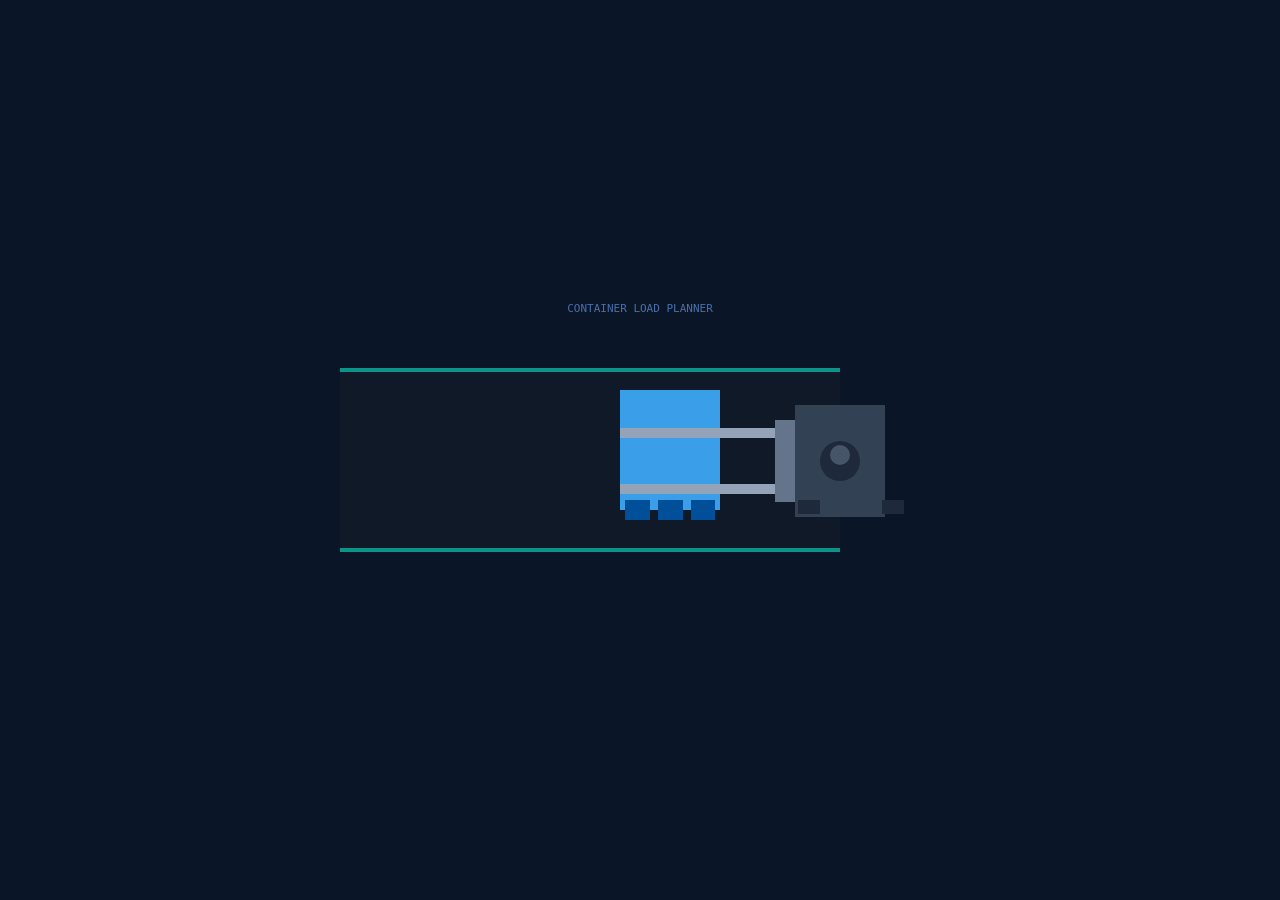
==== commit 4d8170c2: "Add files via upload" ====
--- a/index.html
+++ b/index.html
@@ -4,17 +4,23 @@
   <meta charset="UTF-8" />
   <meta name="viewport" content="width=device-width, initial-scale=1.0, user-scalable=no" />
   <title>Container Load Planner</title>
+  <!-- Favicon -->
+  <link rel="icon"             type="image/x-icon" href="[data-uri]" />
+  <link rel="icon"             type="image/png" sizes="32x32"  href="[data-uri]" />
+  <link rel="apple-touch-icon"                  sizes="180x180" href="[data-uri]" />
+  <link rel="icon"             type="image/png" sizes="192x192" href="[data-uri]" />
+  <link rel="icon"             type="image/png" sizes="512x512" href="[data-uri]" />
   <!-- OGP -->
   <meta property="og:type"        content="website" />
   <meta property="og:title"       content="Container Load Planner" />
-  <meta property="og:description" content="海上コンテナへのパレット積み付けシミュレーター。EUR / VMF / GMA パレット対応。Fill・判別・操作の3モード搭載。" />
-  <meta property="og:image"       content="[data-uri]" />
+  <meta property="og:description" content="海上コンテナへのパレット積み付けシミュレーター。EUR / VMF / GMA パレット対応。Max Fill・フリー配置の2モード搭載。" />
+  <meta property="og:image" content="[data-uri]" />
   <meta property="og:image:width"  content="1200" />
   <meta property="og:image:height" content="630" />
   <meta name="twitter:card"        content="summary_large_image" />
   <meta name="twitter:title"       content="Container Load Planner" />
   <meta name="twitter:description" content="海上コンテナへのパレット積み付けシミュレーター。EUR / VMF / GMA パレット対応。" />
-  <meta name="twitter:image"       content="[data-uri]" />
+  <meta name="twitter:image" content="[data-uri]" />
 
   <!-- Google tag (gtag.js) -->
   <script async src="https://www.googletagmanager.com/gtag/js?id=G-WB6R9VHEC4"></script>
@@ -26,15 +32,410 @@
   </script>
   <link rel="preconnect" href="https://fonts.googleapis.com" />
   <link href="https://fonts.googleapis.com/css2?family=Inter:wght@400;500;600&family=JetBrains+Mono:wght@400;600&display=swap" rel="stylesheet" />
-  <link rel="stylesheet" href="style.css" />
+<style>
+  *, *::before, *::after { box-sizing: border-box; margin: 0; padding: 0; }
+
+  :root {
+    --bg:        #0F1923;
+    --panel:     #1A2535;
+    --panel2:    #1E2D3D;
+    --border:    #2A3F55;
+    --text:      #D8E4F0;
+    --muted:     #6B8BA4;
+    --eur-fill:  #2ECC71;
+    --eur-dark:  #1A7A44;
+    --vmf-fill:  #3A9FE8;
+    --vmf-dark:  #1A5A8A;
+    --gma-fill:  #E8B84B;
+    --gma-dark:  #8A6A1A;
+    --accent:    #F0B429;
+    --danger:    #E05252;
+    --reefer:    #E8734A;
+  }
+
+  html, body { height: 100%; background: var(--bg); color: var(--text); font-family: 'Inter', sans-serif; font-size: 14px; overflow: hidden; }
+
+  #app { display: grid; grid-template-rows: 48px 1fr; grid-template-columns: 248px 1fr 224px; height: 100vh; }
+
+  /* Header */
+  #header { grid-column: 1/-1; background: var(--panel); border-bottom: 1px solid var(--border); display: flex; align-items: center; gap: 16px; padding: 0 20px; }
+  .drawer-btn { display: none; }  /* PC時は非表示、モバイルCSSで上書き */
+  .logo { font-family: 'JetBrains Mono', monospace; font-size: 13px; font-weight: 600; color: var(--accent); letter-spacing: .05em; }
+  .logo span { color: var(--muted); }
+  .hdr-div { width: 1px; height: 24px; background: var(--border); }
+  .subtitle { font-size: 12px; color: var(--muted); font-family: 'JetBrains Mono', monospace; }
+
+  /* Left Panel */
+  #left-panel { background: var(--panel); border-right: 1px solid var(--border); padding: 14px; display: flex; flex-direction: column; gap: 16px; overflow-y: auto; }
+  .sec-label { font-size: 10px; font-family: 'JetBrains Mono', monospace; color: var(--muted); letter-spacing: .12em; text-transform: uppercase; margin-bottom: 6px; }
+
+  .container-select select { width: 100%; background: var(--panel2); border: 1px solid var(--border); color: var(--text); padding: 7px 10px; border-radius: 6px; font-family: 'Inter', sans-serif; font-size: 13px; cursor: pointer; outline: none; }
+  .container-select select:focus { border-color: var(--accent); }
+
+  .container-dims { display: grid; grid-template-columns: 1fr 1fr; gap: 5px; margin-top: 7px; }
+  .dim-chip { background: var(--panel2); border: 1px solid var(--border); border-radius: 4px; padding: 5px 7px; text-align: center; }
+  .dim-chip .val { font-family: 'JetBrains Mono', monospace; font-size: 12px; font-weight: 600; color: var(--accent); }
+  .dim-chip .key { font-size: 9px; color: var(--muted); margin-top: 1px; }
+
+  /* Reefer notice */
+  #reefer-notice { background: rgba(232,115,74,0.12); border: 1px solid rgba(232,115,74,0.4); border-radius: 6px; padding: 7px 10px; font-size: 11px; color: var(--reefer); display: none; line-height: 1.5; }
+  #reefer-notice.visible { display: block; }
+
+  /* Pallet cards */
+  .pallet-card { background: var(--panel2); border: 1px solid var(--border); border-radius: 8px; padding: 11px; cursor: grab; user-select: none; transition: border-color .15s; position: relative; }
+  .pallet-card:hover { border-color: var(--muted); }
+  .pallet-card.eur { border-left: 3px solid var(--eur-fill); }
+  .pallet-card.vmf { border-left: 3px solid var(--vmf-fill); }
+  .pallet-card.gma { border-left: 3px solid var(--gma-fill); }
+  .pallet-card .card-title { font-weight: 600; font-size: 13px; margin-bottom: 3px; }
+  .pallet-card.eur .card-title { color: var(--eur-fill); }
+  .pallet-card.vmf .card-title { color: var(--vmf-fill); }
+  .pallet-card.gma .card-title { color: var(--gma-fill); }
+  .pallet-card .card-dims { font-family: 'JetBrains Mono', monospace; font-size: 11px; color: var(--muted); }
+  .pallet-card .card-hint { font-size: 10px; color: var(--muted); margin-top: 5px; }
+
+  .orient-btn { display: flex; gap: 5px; margin-top: 7px; }
+  .orient-btn button { flex: 1; padding: 4px 0; border-radius: 4px; border: 1px solid var(--border); background: var(--panel2); color: var(--muted); font-size: 10px; font-family: 'JetBrains Mono', monospace; cursor: pointer; transition: all .15s; }
+  .orient-btn button.active-eur { background: var(--eur-dark); color: var(--eur-fill); border-color: var(--eur-fill); }
+  .orient-btn button.active-vmf { background: var(--vmf-dark); color: var(--vmf-fill); border-color: var(--vmf-fill); }
+  .orient-btn button.active-gma { background: var(--gma-dark); color: var(--gma-fill); border-color: var(--gma-fill); }
+
+  /* Fill button */
+  .fill-type-row { display: flex; gap: 5px; }
+  .fill-type-btn { flex: 1; padding: 5px 0; border-radius: 4px; border: 1px solid var(--border); background: var(--panel2); color: var(--muted); font-size: 11px; font-family: 'JetBrains Mono', monospace; cursor: pointer; transition: all .15s; }
+  .fill-type-btn.sel-eur { background: var(--eur-dark); color: var(--eur-fill); border-color: var(--eur-fill); }
+  .fill-type-btn.sel-vmf { background: var(--vmf-dark); color: var(--vmf-fill); border-color: var(--vmf-fill); }
+  .fill-type-btn.sel-gma { background: var(--gma-dark); color: var(--gma-fill); border-color: var(--gma-fill); }
+  #btn-fill { width: 100%; padding: 8px; border-radius: 6px; border: 1px solid var(--accent); background: rgba(240,180,41,0.12); color: var(--accent); font-size: 12px; font-family: 'JetBrains Mono', monospace; font-weight: 600; cursor: pointer; letter-spacing: .06em; transition: all .15s; }
+  #btn-fill:hover { background: rgba(240,180,41,0.25); }
+
+  /* Canvas Area */
+  #canvas-area {
+    background: var(--bg);
+    display: flex;
+    flex-direction: column;
+    align-items: center;
+    justify-content: center;
+    overflow: hidden;
+    position: relative;
+    padding: 20px;
+    gap: 6px;
+  }
+  #canvas-wrapper {
+    position: relative;
+    flex-shrink: 0;
+    order: 0;
+  }
+  #mode-indicator  { order: -3; }
+  #center-info-bar { order: -2; }
+  #check-banner    { order: -1; }
+  #overflow-wrapper{ order: 1; }
+  #tray-wrapper    { order: 2; }
+  #canvas-hint     { order: 3; }
+  #toolbar         { display: none; }
+  #lbl-door { position: absolute; bottom: -20px; right: 0; text-align: right; font-size: 10px; color: var(--accent); font-family: 'JetBrains Mono', monospace; pointer-events: none; }
+  #main-canvas { display: block; cursor: crosshair; }
+  #canvas-hint { font-size: 11px; color: var(--muted); font-family: 'JetBrains Mono', monospace; }
+
+  /* 中央情報バー */
+  #center-info-bar {
+    display: flex; align-items: center; gap: 8px; justify-content: center;
+    font-size: 11px; font-family: 'JetBrains Mono', monospace;
+    color: var(--muted); padding: 2px 0 4px; min-height: 18px;
+  }
+  .ci-item { color: var(--text); }
+  .ci-sep  { color: var(--border); }
+  #ci-pallets .ci-eur { color: var(--eur-fill); }
+  #ci-pallets .ci-vmf { color: var(--vmf-fill); }
+  #ci-pallets .ci-gma { color: var(--gma-fill); }
+
+  #toolbar { display: flex; gap: 6px; align-items: center; }
+  .tool-btn { padding: 5px 12px; border-radius: 5px; border: 1px solid var(--border); background: var(--panel2); color: var(--text); font-size: 12px; cursor: pointer; transition: all .15s; font-family: 'Inter', sans-serif; }
+  .tool-btn:hover { border-color: var(--muted); }
+  .tool-btn.danger:hover { border-color: var(--danger); color: var(--danger); }
+  .tool-btn.active { background: var(--accent); color: #000; border-color: var(--accent); font-weight: 600; }
+
+  /* Right Panel */
+  #right-panel { background: var(--panel); border-left: 1px solid var(--border); padding: 14px; display: flex; flex-direction: column; gap: 16px; overflow-y: auto; }
+  .stat-block { background: var(--panel2); border: 1px solid var(--border); border-radius: 8px; padding: 11px; }
+  .stat-row { display: flex; justify-content: space-between; align-items: center; padding: 4px 0; border-bottom: 1px solid var(--border); }
+  .stat-row:last-child { border-bottom: none; }
+  .stat-key { font-size: 11px; color: var(--muted); }
+  .stat-val { font-family: 'JetBrains Mono', monospace; font-size: 13px; font-weight: 600; }
+  .stat-val.good { color: var(--eur-fill); }
+  .stat-val.warn { color: var(--accent); }
+  .stat-val.bad  { color: var(--danger); }
+  .usage-bar-wrap { margin-top: 9px; }
+  .usage-bar-track { height: 5px; background: var(--border); border-radius: 3px; overflow: hidden; margin-top: 3px; }
+  .usage-bar-fill { height: 100%; border-radius: 3px; background: var(--eur-fill); transition: width .3s ease; }
+  .usage-label { display: flex; justify-content: space-between; font-family: 'JetBrains Mono', monospace; font-size: 10px; color: var(--muted); margin-top: 3px; }
+  .placed-list { display: flex; flex-direction: column; gap: 3px; max-height: 440px; overflow-y: auto; }
+  .placed-item { display: flex; justify-content: space-between; align-items: center; background: var(--panel2); border: 1px solid var(--border); border-radius: 4px; padding: 5px 8px; font-size: 11px; cursor: pointer; }
+  .placed-item .pi-label { font-family: 'JetBrains Mono', monospace; }
+  .placed-item.eur .pi-label { color: var(--eur-fill); }
+  .placed-item.vmf .pi-label { color: var(--vmf-fill); }
+  .placed-item.gma .pi-label { color: var(--gma-fill); }
+  .placed-item .pi-del { background: none; border: none; color: var(--muted); cursor: pointer; font-size: 14px; line-height: 1; padding: 0 2px; }
+  .placed-item .pi-del:hover { color: var(--danger); }
+
+  /* ── Mode Tabs ── */
+  .mode-tabs { display: flex; gap: 0; border: 1px solid var(--border); border-radius: 7px; overflow: hidden; }
+  .mode-tab {
+    flex: 1; padding: 7px 4px; border: none; background: var(--panel2);
+    color: var(--muted); font-size: 10px; font-family: 'JetBrains Mono', monospace;
+    cursor: pointer; transition: all .15s; text-align: center; line-height: 1.4;
+    border-right: 1px solid var(--border);
+  }
+  .mode-tab:last-child { border-right: none; }
+  .mode-tab:hover { color: var(--text); }
+  .mode-tab.active-fill   { background: rgba(46,204,113,0.15);  color: var(--eur-fill);  }
+  .mode-tab.active-check  { background: rgba(240,180,41,0.10);  color: var(--accent);    }
+  .mode-tab.active-tray   { background: rgba(13,148,136,0.15);  color: #0D9488;          }
+  .mode-tab.active-manual { background: rgba(58,159,232,0.15);  color: var(--vmf-fill);  }
+  .mode-tab .tab-icon { font-size: 14px; display: block; margin-bottom: 2px; }
+  .mode-tab .tab-label { display: block; }
+
+  /* ── Mode Panels ── */
+  .mode-panel { display: none; flex-direction: column; gap: 12px; }
+  .mode-panel.active { display: flex; }
+
+  /* ── Mode indicator pill on canvas ── */
+  #mode-indicator {
+    position: absolute; top: 8px; left: 50%; transform: translateX(-50%);
+    padding: 3px 12px; border-radius: 12px; font-size: 10px;
+    font-family: 'JetBrains Mono', monospace; pointer-events: none;
+    border: 1px solid; white-space: nowrap;
+  }
+  #mode-indicator.fill   { background: rgba(46,204,113,0.12); color: var(--eur-fill);  border-color: rgba(46,204,113,0.3); }
+  #mode-indicator.check  { background: rgba(240,180,41,0.12); color: var(--accent);    border-color: rgba(240,180,41,0.3); }
+  #mode-indicator.manual { background: rgba(58,159,232,0.12); color: var(--vmf-fill);  border-color: rgba(58,159,232,0.3); }
+
+  /* ── Hold panel ── */
+  .hold-panel .hold-icon { font-size: 28px; margin-bottom: 8px; }
+  .hold-panel .hold-title { font-size: 12px; font-weight: 600; color: var(--accent); margin-bottom: 6px; }
+  .hold-panel .hold-desc { font-size: 11px; color: var(--muted); line-height: 1.6; }
+
+  /* ── Manual mode hint ── */
+  .manual-hint {
+    background: var(--panel2); border: 1px solid var(--border);
+    border-radius: 6px; padding: 10px 12px;
+    font-size: 11px; color: var(--muted); line-height: 1.8;
+  }
+  .manual-hint .hint-row { display: flex; align-items: baseline; gap: 8px; }
+  .manual-hint .hint-key {
+    font-family: 'JetBrains Mono', monospace; font-size: 10px;
+    background: var(--panel); border: 1px solid var(--border);
+    border-radius: 3px; padding: 1px 5px; color: var(--text); white-space: nowrap; flex-shrink: 0;
+  }
+
+  /* Legend */
+  .legend-item { display: flex; align-items: center; gap: 8px; font-size: 11px; }
+  .legend-dot { width: 12px; height: 12px; border-radius: 2px; flex-shrink: 0; }
+
+  /* ─────────────────────────────────────────
+     MOBILE / TABLET（〜1023px）：ドロワー方式
+     ───────────────────────────────────────── */
+  @media (max-width: 1023px) {
+
+    html, body { overflow: hidden; }
+
+    /* グリッドを1カラムに変更 */
+    #app {
+      display: flex;
+      flex-direction: column;
+      height: 100dvh;
+    }
+
+    /* ヘッダー：ハンバーガーボタンを両端に */
+    #header { padding: 0 12px; gap: 10px; }
+    .subtitle { display: none; }
+    .hdr-div  { display: none; }
+
+    /* ハンバーガーボタン共通 */
+    .drawer-btn {
+      display: flex;
+      align-items: center;
+      justify-content: center;
+      width: 36px;
+      height: 36px;
+      border: 1px solid var(--border);
+      border-radius: 6px;
+      background: var(--panel2);
+      color: var(--text);
+      font-size: 18px;
+      cursor: pointer;
+      flex-shrink: 0;
+      line-height: 1;
+    }
+    .drawer-btn:active { background: var(--border); }
+    #btn-left-drawer  { margin-right: auto; }
+    #btn-right-drawer { margin-left: 0; }
+
+    /* キャンバスが残り全高さを占める */
+    #canvas-area {
+      flex: 1;
+      min-height: 0;
+    }
+
+    /* 左右パネルをドロワーに変換 */
+    #left-panel,
+    #right-panel {
+      position: fixed;
+      top: 0;
+      bottom: 0;
+      z-index: 200;
+      width: min(300px, 85vw);
+      overflow-y: auto;
+      overflow-x: hidden;
+      transition: transform 0.28s cubic-bezier(0.32, 0.72, 0, 1);
+    }
+
+    /* 左ドロワー */
+    #left-panel {
+      left: 0;
+      transform: translateX(-100%);
+      border-right: 1px solid var(--border);
+    }
+    #left-panel.drawer-open {
+      transform: translateX(0);
+    }
+
+    /* 右ドロワー */
+    #right-panel {
+      right: 0;
+      transform: translateX(100%);
+      border-left: 1px solid var(--border);
+    }
+    #right-panel.drawer-open {
+      transform: translateX(0);
+    }
+
+    /* オーバーレイ */
+    #drawer-overlay {
+      display: none;
+      position: fixed;
+      inset: 0;
+      background: rgba(0,0,0,0.45);
+      z-index: 199;
+    }
+    #drawer-overlay.visible { display: block; }
+
+    /* ドロワー内上部にバッジを非表示 */
+    #sheet-handle { display: none; }
+
+    /* キャンバスラベルを小さく */
+    #lbl-top, #lbl-left, #lbl-door { font-size: 8px; }
+    #canvas-hint { font-size: 10px; padding: 2px 8px; }
+
+    /* 操作モードタブを無効化 */
+    #tab-manual {
+      opacity: 0.35;
+      cursor: not-allowed;
+      pointer-events: none;
+    }
+  }
+
+/* ── Toast通知 ── */
+#toast-container {
+  position: fixed;
+  bottom: 24px;
+  left: 50%;
+  transform: translateX(-50%);
+  z-index: 9999;
+  display: flex;
+  flex-direction: column;
+  align-items: center;
+  gap: 8px;
+  pointer-events: none;
+}
+.toast {
+  background: var(--panel);
+  border: 1px solid var(--border);
+  border-radius: 8px;
+  padding: 10px 18px;
+  font-size: 12px;
+  font-family: 'JetBrains Mono', monospace;
+  color: var(--text);
+  box-shadow: 0 4px 16px rgba(0,0,0,0.4);
+  opacity: 0;
+  transform: translateY(8px);
+  transition: opacity 0.2s ease, transform 0.2s ease;
+  white-space: nowrap;
+}
+.toast.toast-warn { border-color: rgba(240,180,41,0.5); color: var(--accent); }
+.toast.show { opacity: 1; transform: translateY(0); }
+.toast.hide { opacity: 0; transform: translateY(8px); }
+
+/* トレー枚数入力のスピナー非表示 */
+#tray-eur::-webkit-inner-spin-button,
+#tray-vmf::-webkit-inner-spin-button,
+#tray-gma::-webkit-inner-spin-button,
+#tray-eur::-webkit-outer-spin-button,
+#tray-vmf::-webkit-outer-spin-button,
+#tray-gma::-webkit-outer-spin-button { -webkit-appearance: none; margin: 0; }
+
+/* トレーステッパーボタン */
+.tray-step-btn {
+  transition: background 0.15s;
+}
+.tray-step-btn:active {
+  background: rgba(255,255,255,0.08) !important;
+}
+
+/* ── ボトムナビゲーションバー（モバイルのみ） ── */
+#bottom-nav { display: none; }
+
+@media (max-width: 1023px) {
+  #bottom-nav {
+    display: flex;
+    position: fixed;
+    bottom: 0; left: 0; right: 0;
+    height: 56px;
+    background: var(--panel);
+    border-top: 1px solid var(--border);
+    z-index: 300;
+    align-items: stretch;
+  }
+  .bnav-btn {
+    flex: 1;
+    display: flex;
+    flex-direction: column;
+    align-items: center;
+    justify-content: center;
+    gap: 3px;
+    background: transparent;
+    border: none;
+    color: var(--muted);
+    cursor: pointer;
+    font-size: 11px;
+    font-family: 'JetBrains Mono', monospace;
+    position: relative;
+    transition: color 0.15s, background 0.15s;
+    -webkit-tap-highlight-color: transparent;
+  }
+  .bnav-btn:active { background: var(--panel2); }
+  .bnav-btn.active { color: var(--eur-fill); }
+  .bnav-icon { font-size: 20px; line-height: 1; }
+  .bnav-label { font-size: 10px; }
+
+  /* ボトムバー分の余白をcanvas-areaに追加 */
+  #canvas-area { padding-bottom: 56px; }
+
+  /* ハンバーガーボタンは不要 */
+  .drawer-btn { display: none !important; }
+}
+
+@media (max-width: 1023px) {
+  #btn-open-stats { display: block !important; }
+}
+
+</style>
 </head>
-</head>
+
 <body>
 <div id="app">
 
   <header id="header">
-    <!-- モバイル：左ドロワーを開くハンバーガーボタン -->
-    <button class="drawer-btn" id="btn-left-drawer" onclick="openDrawer('left')" aria-label="設定を開く">☰</button>
     <div class="logo">CONTAINER<span>/</span>LOAD<span>_</span>PLANNER</div>
     <div class="hdr-div"></div>
     <div class="subtitle" data-i18n="subtitle">上面断面図 — パレット配置シミュレーター</div>
@@ -49,8 +450,6 @@
         <option value="it">Italiano</option>
       </select>
     </div>
-    <!-- モバイル：右ドロワーを開くボタン -->
-    <button class="drawer-btn" id="btn-right-drawer" onclick="openDrawer('right')" aria-label="統計を開く">≡</button>
   </header>
 
   <aside id="left-panel">
@@ -83,15 +482,15 @@
       <div class="mode-tabs">
         <button class="mode-tab active-fill" id="tab-fill" onclick="setMode('fill')">
           <span class="tab-icon">▦</span>
-          <span class="tab-label" data-i18n="modeFill">Fill</span>
+          <span class="tab-label" data-i18n="modeFill">最大積載</span>
         </button>
-        <button class="mode-tab" id="tab-check" onclick="setMode('check')">
-          <span class="tab-icon">✔</span>
-          <span class="tab-label" data-i18n="modeCheck">判別</span>
+        <button class="mode-tab" id="tab-tray" onclick="setMode('tray')">
+          <span class="tab-icon">⊞</span>
+          <span class="tab-label" data-i18n="modeTray">カスタム配置</span>
         </button>
         <button class="mode-tab" id="tab-manual" onclick="setMode('manual')">
           <span class="tab-icon">✥</span>
-          <span class="tab-label" data-i18n="modeManual">操作</span>
+          <span class="tab-label" data-i18n="modeManual">自由配置</span>
         </button>
       </div>
     </div>
@@ -109,74 +508,34 @@
       <div id="fill-hold-banner" style="display:none;background:rgba(240,180,41,0.1);border:1px solid rgba(240,180,41,0.4);border-radius:5px;padding:7px 9px;font-size:11px;color:var(--accent);line-height:1.5;" data-i18n="fillHold">
         ⚠ この組み合わせは実装準備中です。
       </div>
-      <button id="btn-fill" onclick="fillContainer()" data-i18n="btnFill">▶ FILL コンテナ</button>
+      <button id="btn-fill" onclick="fillContainer()" data-i18n="btnFill">▦ 最大積載</button>
       <button class="tool-btn danger" style="width:100%;margin-top:4px" onclick="clearAll()" data-i18n="btnClear">すべてクリア</button>
     </div>
 
-    <!-- ② Check Mode Panel -->
-    <div class="mode-panel" id="panel-check">
-      <div>
-        <div class="sec-label" data-i18n="checkInput">パレット枚数を入力</div>
-        <div style="display:flex;flex-direction:column;gap:8px;">
-          <div style="display:flex;align-items:center;gap:8px;">
-            <div style="width:10px;height:10px;border-radius:2px;background:var(--eur-fill);flex-shrink:0;"></div>
-            <span style="font-size:12px;width:36px;color:var(--eur-fill);font-family:'JetBrains Mono',monospace;">EUR</span>
-            <input type="number" id="check-eur" min="0" value="0"
-              style="flex:1;background:var(--panel2);border:1px solid var(--border);color:var(--text);padding:5px 8px;border-radius:5px;font-size:13px;font-family:'JetBrains Mono',monospace;outline:none;width:100%;"
-              oninput="this.value=Math.max(0,parseInt(this.value)||0); autoCheck();">
-            <span style="font-size:11px;color:var(--muted);" data-i18n="sheets">枚</span>
-          </div>
-          <div style="display:flex;align-items:center;gap:8px;">
-            <div style="width:10px;height:10px;border-radius:2px;background:var(--vmf-fill);flex-shrink:0;"></div>
-            <span style="font-size:12px;width:36px;color:var(--vmf-fill);font-family:'JetBrains Mono',monospace;">VMF</span>
-            <input type="number" id="check-vmf" min="0" value="0"
-              style="flex:1;background:var(--panel2);border:1px solid var(--border);color:var(--text);padding:5px 8px;border-radius:5px;font-size:13px;font-family:'JetBrains Mono',monospace;outline:none;width:100%;"
-              oninput="this.value=Math.max(0,parseInt(this.value)||0); autoCheck();">
-            <span style="font-size:11px;color:var(--muted);" data-i18n="sheets">枚</span>
-          </div>
-          <div style="display:flex;align-items:center;gap:8px;opacity:0.4;">
-            <div style="width:10px;height:10px;border-radius:2px;background:var(--gma-fill);flex-shrink:0;"></div>
-            <span style="font-size:12px;width:36px;color:var(--gma-fill);font-family:'JetBrains Mono',monospace;">GMA</span>
-            <input type="number" id="check-gma" min="0" value="0" disabled
-              style="flex:1;background:var(--panel2);border:1px solid var(--border);color:var(--muted);padding:5px 8px;border-radius:5px;font-size:13px;font-family:'JetBrains Mono',monospace;outline:none;width:100%;cursor:not-allowed;">
-            <span style="font-size:11px;color:var(--muted);">— 準備中</span>
-          </div>
-        </div>
-      </div>
-      <button id="btn-check" onclick="runCheck()"
-        style="width:100%;padding:8px;border-radius:6px;border:1px solid var(--vmf-fill);background:rgba(58,159,232,0.12);color:var(--vmf-fill);font-size:12px;font-family:'JetBrains Mono',monospace;font-weight:600;cursor:pointer;letter-spacing:.05em;transition:all .15s;"
-        data-i18n="btnCheck">✔ 判別する</button>
-      <!-- 詳細（枚数内訳） -->
-      <div id="check-result-detail" style="display:none;background:var(--panel2);border:1px solid var(--border);border-radius:6px;padding:9px 12px;font-size:11px;line-height:1.8;color:var(--muted);font-family:'JetBrains Mono',monospace;white-space:pre;"></div>
-      <button class="tool-btn danger" style="width:100%;margin-top:4px" onclick="clearAll()" data-i18n="btnClear">すべてクリア</button>
-    </div>
-
-    <!-- ③ Manual Mode Panel -->
+    <!-- ③ Free Placement Mode Panel (フリー設置) -->
     <div class="mode-panel" id="panel-manual">
       <div>
-        <div class="sec-label" data-i18n="palletTypeOrient">パレット種別 &amp; 向き</div>
+        <div class="sec-label">パレット種別 &amp; 向き</div>
         <div class="pallet-card eur" draggable="true" id="drag-eur" data-type="EUR">
-          <div class="card-title">EUR <span data-i18n="pallet">パレット</span></div>
+          <div class="card-title">EUR <span>パレット</span></div>
           <div class="card-dims">1200 × 800 mm</div>
           <div class="orient-btn">
-            <button id="eur-h" onclick="setOrient('EUR','H')" data-i18n="eurH">H: 1200幅×800奥</button>
-            <button id="eur-v" onclick="setOrient('EUR','V')" data-i18n="eurV">V: 800幅×1200奥</button>
+            <button id="eur-h" onclick="setOrient('EUR','H')">H: 1200幅×800奥</button>
+            <button id="eur-v" onclick="setOrient('EUR','V')">V: 800幅×1200奥</button>
           </div>
         </div>
         <div class="pallet-card vmf" draggable="true" id="drag-vmf" data-type="VMF" style="margin-top:8px">
-          <div class="card-title">VMF <span data-i18n="pallet">パレット</span></div>
+          <div class="card-title">VMF <span>パレット</span></div>
           <div class="card-dims">1200 × 1000 mm</div>
           <div class="orient-btn">
-            <button id="vmf-h" onclick="setOrient('VMF','H')" data-i18n="vmfH">H: 1200幅×1000奥</button>
-            <button id="vmf-v" onclick="setOrient('VMF','V')" data-i18n="vmfV">V: 1000幅×1200奥</button>
+            <button id="vmf-h" onclick="setOrient('VMF','H')">H: 1200幅×1000奥</button>
+            <button id="vmf-v" onclick="setOrient('VMF','V')">V: 1000幅×1200奥</button>
           </div>
         </div>
-
-        <!-- GMA: アコーディオン折りたたみ -->
         <div style="margin-top:8px;border:1px solid var(--border);border-radius:8px;overflow:hidden;">
           <button onclick="toggleGma()" id="gma-toggle-btn"
             style="width:100%;display:flex;align-items:center;justify-content:space-between;padding:8px 11px;background:var(--panel2);border:none;color:var(--gma-fill);cursor:pointer;font-family:'Inter',sans-serif;font-size:13px;font-weight:600;">
-            <span>GMA <span data-i18n="pallet" style="color:var(--gma-fill)">パレット</span><span style="font-size:10px;color:var(--muted);font-weight:400;margin-left:6px;">1219 × 1016 mm</span></span>
+            <span>GMA <span style="color:var(--gma-fill)">パレット</span><span style="font-size:10px;color:var(--muted);font-weight:400;margin-left:6px;">1219 × 1016 mm</span></span>
             <span id="gma-toggle-icon" style="font-size:10px;color:var(--muted);">▶</span>
           </button>
           <div id="gma-card-body" style="display:none;">
@@ -184,66 +543,108 @@
               style="border-radius:0;border:none;border-top:1px solid var(--border);margin-top:0;">
               <div class="card-dims" style="margin-bottom:6px;">1219 × 1016 mm</div>
               <div class="orient-btn">
-                <button id="gma-h" onclick="setOrient('GMA','H')" data-i18n="gmaH">H: 1219幅×1016奥</button>
-                <button id="gma-v" onclick="setOrient('GMA','V')" data-i18n="gmaV">V: 1016幅×1219奥</button>
+                <button id="gma-h" onclick="setOrient('GMA','H')">H: 1219幅×1016奥</button>
+                <button id="gma-v" onclick="setOrient('GMA','V')">V: 1016幅×1219奥</button>
               </div>
             </div>
           </div>
         </div>
       </div>
-      <div class="manual-hint">
-        <div class="hint-row"><span class="hint-key">Click</span><span data-i18n="hintPlace">パレットを配置</span></div>
-        <div class="hint-row" style="align-items:center;justify-content:space-between;">
-          <span class="hint-key" id="move-key-label">↑↓←→</span>
-          <span id="move-key-desc" style="font-size:10px;color:var(--muted);">選択中を移動</span>
-          <button id="move-key-toggle" onclick="toggleMoveMode()"
-            style="font-size:9px;font-family:'JetBrains Mono',monospace;background:var(--panel);border:1px solid var(--border);color:var(--muted);border-radius:3px;padding:2px 6px;cursor:pointer;" data-i18n="btnWasd">WASD切替</button>
+      <button class="tool-btn danger" style="width:100%;margin-top:8px" onclick="clearAll()">すべてクリア</button>
+    </div>
+
+    <!-- ② Tray Mode Panel (トレー式) -->
+    <div class="mode-panel" id="panel-tray">
+      <div>
+      <div class="sec-label">積み付け枚数を入力</div>
+        <div style="display:flex;flex-direction:column;gap:10px;">
+          <div style="display:flex;align-items:center;gap:8px;">
+            <div style="width:10px;height:10px;border-radius:2px;background:var(--eur-fill);flex-shrink:0;"></div>
+            <span style="font-size:12px;width:36px;color:var(--eur-fill);font-family:'JetBrains Mono',monospace;font-weight:600;">EUR</span>
+            <div style="flex:1;display:flex;align-items:center;background:var(--panel2);border:1px solid var(--border);border-radius:6px;overflow:hidden;">
+              <button onclick="stepTray('EUR',-1)" style="width:32px;height:32px;border:none;background:transparent;color:var(--muted);font-size:16px;cursor:pointer;flex-shrink:0;line-height:1;" class="tray-step-btn">−</button>
+              <input type="number" id="tray-eur" min="0" value="0"
+                style="flex:1;background:transparent;border:none;color:var(--text);padding:0;font-size:13px;font-family:'JetBrains Mono',monospace;outline:none;text-align:center;-moz-appearance:textfield;min-width:0;"
+                oninput="this.value=Math.max(0,parseInt(this.value)||0); updateTray('EUR');">
+              <button onclick="stepTray('EUR',1)" style="width:32px;height:32px;border:none;background:transparent;color:var(--muted);font-size:16px;cursor:pointer;flex-shrink:0;line-height:1;" class="tray-step-btn">＋</button>
+            </div>
+            <span style="font-size:11px;color:var(--muted);width:14px;">枚</span>
+          </div>
+          <div style="display:flex;align-items:center;gap:8px;">
+            <div style="width:10px;height:10px;border-radius:2px;background:var(--vmf-fill);flex-shrink:0;"></div>
+            <span style="font-size:12px;width:36px;color:var(--vmf-fill);font-family:'JetBrains Mono',monospace;font-weight:600;">VMF</span>
+            <div style="flex:1;display:flex;align-items:center;background:var(--panel2);border:1px solid var(--border);border-radius:6px;overflow:hidden;">
+              <button onclick="stepTray('VMF',-1)" style="width:32px;height:32px;border:none;background:transparent;color:var(--muted);font-size:16px;cursor:pointer;flex-shrink:0;line-height:1;" class="tray-step-btn">−</button>
+              <input type="number" id="tray-vmf" min="0" value="0"
+                style="flex:1;background:transparent;border:none;color:var(--text);padding:0;font-size:13px;font-family:'JetBrains Mono',monospace;outline:none;text-align:center;-moz-appearance:textfield;min-width:0;"
+                oninput="this.value=Math.max(0,parseInt(this.value)||0); updateTray('VMF');">
+              <button onclick="stepTray('VMF',1)" style="width:32px;height:32px;border:none;background:transparent;color:var(--muted);font-size:16px;cursor:pointer;flex-shrink:0;line-height:1;" class="tray-step-btn">＋</button>
+            </div>
+            <span style="font-size:11px;color:var(--muted);width:14px;">枚</span>
+          </div>
+          <div style="display:flex;align-items:center;gap:8px;">
+            <div style="width:10px;height:10px;border-radius:2px;background:var(--gma-fill);flex-shrink:0;"></div>
+            <span style="font-size:12px;width:36px;color:var(--gma-fill);font-family:'JetBrains Mono',monospace;font-weight:600;">GMA</span>
+            <div style="flex:1;display:flex;align-items:center;background:var(--panel2);border:1px solid var(--border);border-radius:6px;overflow:hidden;">
+              <button onclick="stepTray('GMA',-1)" style="width:32px;height:32px;border:none;background:transparent;color:var(--muted);font-size:16px;cursor:pointer;flex-shrink:0;line-height:1;" class="tray-step-btn">−</button>
+              <input type="number" id="tray-gma" min="0" value="0"
+                style="flex:1;background:transparent;border:none;color:var(--text);padding:0;font-size:13px;font-family:'JetBrains Mono',monospace;outline:none;text-align:center;-moz-appearance:textfield;min-width:0;"
+                oninput="this.value=Math.max(0,parseInt(this.value)||0); updateTray('GMA');">
+              <button onclick="stepTray('GMA',1)" style="width:32px;height:32px;border:none;background:transparent;color:var(--muted);font-size:16px;cursor:pointer;flex-shrink:0;line-height:1;" class="tray-step-btn">＋</button>
+            </div>
+            <span style="font-size:11px;color:var(--muted);width:14px;">枚</span>
+          </div>
         </div>
-        <div class="hint-row"><span class="hint-key">Delete</span><span data-i18n="hintDelete">選択中を削除</span></div>
-        <div class="hint-row"><span class="hint-key">R</span><span data-i18n="hintRotate">選択/次のパレットを回転</span></div>
-        <div class="hint-row"><span class="hint-key">Ctrl+Z</span><span data-i18n="hintUndo">操作を取り消す</span></div>
-        <div class="hint-row"><span class="hint-key">Ctrl+Y</span><span data-i18n="hintRedo">取り消しを戻す</span></div>
+        <div id="tray-area-warning" style="display:none;margin-top:6px;font-size:11px;color:var(--danger);font-family:'JetBrains Mono',monospace;"></div>
       </div>
-      <button class="tool-btn danger" style="width:100%" onclick="clearAll()" data-i18n="btnClear">すべてクリア</button>
-    </div>
-
-    <!-- 凡例 (常時表示) -->
-    <div style="margin-top:auto">
-      <div class="sec-label" data-i18n="legend">凡例</div>
-      <div style="display:flex;flex-direction:column;gap:6px">
-        <div class="legend-item"><div class="legend-dot" style="background:var(--eur-fill)"></div><span data-i18n="legendEur">EUR パレット</span></div>
-        <div class="legend-item"><div class="legend-dot" style="background:var(--vmf-fill)"></div><span data-i18n="legendVmf">VMF パレット</span></div>
-        <div class="legend-item"><div class="legend-dot" style="background:var(--gma-fill)"></div><span data-i18n="legendGma">GMA パレット</span></div>
-        <div class="legend-item"><div class="legend-dot" style="background:var(--danger);opacity:.7"></div><span data-i18n="legendOverlap">重複 / 範囲外</span></div>
-        <div class="legend-item"><div class="legend-dot" style="background:var(--reefer);opacity:.5"></div><span data-i18n="legendGen">ジェネレータ占有エリア</span></div>
+      <button id="btn-maxfill-place" onclick="maxFillPlace()"
+        style="width:100%;margin-top:8px;padding:8px;border-radius:6px;border:1px solid var(--eur-fill);background:rgba(46,204,113,0.12);color:var(--eur-fill);font-size:12px;font-family:'JetBrains Mono',monospace;font-weight:600;cursor:pointer;">
+        ▦ 最大積載で配置
+      </button>
+      <div style="display:flex;flex-direction:column;gap:4px;margin-top:4px;">
+        <button class="tool-btn" style="width:100%;" onclick="clearTray()">トレーをクリア</button>
+        <button class="tool-btn danger" style="width:100%;" onclick="clearAll()">すべてクリア</button>
+      </div>
+      <div style="margin-top:12px;padding:9px 10px;border-radius:6px;background:rgba(255,255,255,0.04);border:1px solid var(--border);font-size:10px;color:var(--muted);line-height:1.7;">
+        <span style="color:var(--accent);font-weight:600;">!</span>
+        Max Fill 配置は大まかな積み付けの参考です。実際の配置は重量バランスや積み順など現場の条件が異なるため、必要に応じて手動で微調整してください。
       </div>
     </div>
 
+    <!-- 統計ボタン（モバイルのみ表示） -->
+    <button id="btn-open-stats" onclick="closeDrawers(); openDrawer('right');"
+      style="display:none;width:100%;margin-top:12px;padding:10px;border-radius:6px;border:1px solid var(--border);background:var(--panel2);color:var(--text);font-size:12px;font-family:'JetBrains Mono',monospace;cursor:pointer;text-align:center;">
+      積載統計を見る →
+    </button>
+
   </aside>
 
   <!-- Canvas Area -->
   <main id="canvas-area">
-    <div id="mode-indicator" class="fill">▦ Fill モード</div>
-    <!-- 中央情報バー：コンテナ・パレット種別・枚数 -->
+    <div id="mode-indicator" class="fill">▦ Max Fill モード</div>
     <div id="center-info-bar">
       <span id="ci-container" class="ci-item"></span>
       <span class="ci-sep">|</span>
       <span id="ci-pallets" class="ci-item"></span>
     </div>
-    <!-- 積載可否バナー（判別モードのみ表示） -->
     <div id="check-banner" style="display:none;padding:6px 20px;border-radius:8px;font-size:13px;font-family:'JetBrains Mono',monospace;font-weight:600;border:1px solid;white-space:pre;line-height:1.7;text-align:center;"></div>
     <div id="canvas-wrapper">
-      <div id="lbl-top" data-i18n="lblWidth">← 幅方向 →</div>
-      <div id="lbl-left" data-i18n="lblLength">← 長さ方向 →</div>
       <div id="lbl-door">DOOR ▶</div>
       <canvas id="main-canvas"></canvas>
     </div>
-    <!-- オーバーフローキャンバス（積み残しがある場合に表示、モード跨いで維持） -->
     <div id="overflow-wrapper" style="display:none;position:relative;margin-left:44px;margin-top:6px;">
       <div id="overflow-title" style="font-size:10px;color:var(--danger);font-family:'JetBrains Mono',monospace;margin-bottom:4px;">↓ 積み残しパレット（操作可）</div>
       <canvas id="overflow-canvas" style="display:block;border:1px dashed var(--danger);border-radius:2px;background:rgba(224,82,82,0.05);cursor:crosshair;"></canvas>
     </div>
-    <div id="canvas-hint" data-i18n="hintFill">EURまたはVMFを選択して FILL ボタンを押してください</div>
+    <!-- トレーエリア（トレー式モード時のみ表示） -->
+    <div id="tray-wrapper" style="display:none;margin-left:44px;margin-top:8px;">
+      <div style="display:flex;align-items:center;justify-content:space-between;margin-bottom:4px;">
+        <div style="font-size:10px;color:var(--muted);font-family:'JetBrains Mono',monospace;">↓ トレー（ここからコンテナへドラッグ）</div>
+        <div id="tray-count" style="font-size:10px;color:var(--muted);font-family:'JetBrains Mono',monospace;"></div>
+      </div>
+      <canvas id="tray-canvas" style="display:block;border:1px dashed var(--border);border-radius:4px;background:rgba(255,255,255,0.02);cursor:grab;"></canvas>
+    </div>
+    <div id="canvas-hint">EURまたはVMFを選択して FILL ボタンを押してください</div>
     <div id="toolbar"></div>
   </main>
 
@@ -294,6 +695,19 @@
       <div class="sec-label" data-i18n="placedList">配置リスト</div>
       <div class="placed-list" id="placed-list"></div>
     </div>
+    <!-- ショートカット -->
+    <div id="shortcuts-section" style="margin-top:8px;display:none;">
+      <div class="sec-label">ショートカット</div>
+      <div class="manual-hint">
+        <div class="hint-row"><span class="hint-key">Click</span><span>パレットを配置</span></div>
+        <div class="hint-row"><span class="hint-key">Ctrl+Click</span><span>複数選択</span></div>
+        <div class="hint-row"><span class="hint-key">↑↓←→ / WASD</span><span>選択中を移動</span></div>
+        <div class="hint-row"><span class="hint-key">Delete</span><span>選択中を削除</span></div>
+        <div class="hint-row"><span class="hint-key">R</span><span>選択中を回転</span></div>
+        <div class="hint-row"><span class="hint-key">Ctrl+Z / Y</span><span>Undo / Redo</span></div>
+        <div class="hint-row"><span class="hint-key">Ctrl+Shift+C</span><span>コピー</span></div>
+      </div>
+    </div>
     <!-- スナップ・グリッド（右パネル下部） -->
     <div style="margin-top:auto;padding-top:10px;display:flex;gap:5px;">
       <button class="tool-btn active" id="btn-snap" onclick="toggleSnap()" data-i18n="snapOn" style="flex:1;font-size:11px;">スナップ: ON</button>
@@ -302,6 +716,9 @@
   </aside>
 
 </div>
+
+<!-- Toast通知 -->
+<div id="toast-container"></div>
 
 <!-- コピー警告ポップアップ（重複・範囲外あり） -->
 <div id="copy-warn-popup" style="display:none;position:fixed;inset:0;z-index:1000;background:rgba(0,0,0,0.55);align-items:center;justify-content:center;">
@@ -366,6 +783,2991 @@
 <!-- モバイル用：ドロワーオーバーレイ -->
 <div id="drawer-overlay" onclick="closeDrawers()"></div>
 
-<script src="app.js"></script>
+<!-- ボトムナビゲーションバー（モバイルのみ） -->
+<nav id="bottom-nav">
+  <button class="bnav-btn" id="bnav-settings" onclick="toggleDrawer('left')" aria-label="設定">
+    <span class="bnav-icon">☰</span>
+    <span class="bnav-label" data-i18n="navSettings">設定</span>
+  </button>
+</nav>
+
+<script>
+// ─────────────────────────────────────────
+//  i18n — TRANSLATIONS
+// ─────────────────────────────────────────
+const TRANSLATIONS = {
+ja: {
+  subtitle:'上面断面図 — パレット配置シミュレーター',
+  containerSelect:'コンテナ選択', c20dry:'20ft ドライコンテナ', c40dry:'40ft ドライコンテナ',
+  c20ref:'20ft リーファーコンテナ', c40ref:'40ft リーファーコンテナ',
+  dimL:'内寸 長さ (mm)', dimW:'内寸 幅 (mm)',
+  reeferNotice:'⚠ リーファー：ジェネレータ搭載により有効床面積が減少します。',
+  modeLabel:'モード', modeFill:'最大積載', modeTray:'カスタム配置', modeManual:'自由配置',
+  palletType:'パレット種別', palletTypeOrient:'パレット種別 & 向き', pallet:'パレット',
+  fillHold:'⚠ この組み合わせは実装準備中です。',
+  btnFill:'▦ 最大積載', btnClear:'すべてクリア', btnWasd:'WASD切替',
+  holdTitle:'実装準備中', holdDesc:'パレットFill可能か判別する機能です。コンテナ内寸の確認後に対応予定です。',
+  checkInput:'パレット枚数を入力', sheets:'枚', btnCheck:'✔ 判別する',
+  hintCheck:'EUR・VMF枚数を入力して判別する を押してください',
+  overflowLabel:'↓ 積み残しパレット（コンテナ外）',
+  eurH:'H: 1200幅×800奥', eurV:'V: 800幅×1200奥',
+  vmfH:'H: 1200幅×1000奥', vmfV:'V: 1000幅×1200奥',
+  gmaH:'H: 1219幅×1016奥', gmaV:'V: 1016幅×1219奥',
+  hintPlace:'クリックでパレットを配置', hintTray:'枚数を入力して Max Fill 配置、またはドラッグで手動配置', hintDrag:'配置済みを移動', hintDelete:'選択中を削除', hintRotate:'選択/次のパレットを回転',
+  hintMoveArrow:'選択中を移動', hintMoveWasd:'選択中を移動（WASD）',
+  hintUndo:'操作を取り消す', hintRedo:'取り消しを戻す',
+  hintFill:'パレット種別を選択して 最大積載 ボタンを押してください',
+  lblWidth:'← 幅方向 →', lblLength:'← 長さ方向 →',
+  snapOn:'スナップ: ON', snapOff:'スナップ: OFF', gridOn:'グリッド: ON', gridOff:'グリッド: OFF',
+  legend:'凡例', legendEur:'EUR パレット', legendVmf:'VMF パレット', legendGma:'GMA パレット',
+  legendOverlap:'重複 / 範囲外', legendGen:'ジェネレータ占有エリア',
+  stats:'積載統計', statEur:'EUR 枚数', statVmf:'VMF 枚数', statGma:'GMA 枚数',
+  statTotal:'合計枚数', statFloor:'床面積使用率', placedList:'配置リスト',
+  noPallets:'パレットが未配置です',
+  modeIndicatorFill:'▦ 最大積載', modeIndicatorManual:'✥ 自由配置', modeIndicatorTray:'⊞ カスタム配置',
+  wasdToggle:'矢印切替',
+  noticeTitle:'注意事項',
+  noticeLines:[
+    '本シミュレーターに使用しているコンテナ内寸は代表的な標準値であり、実際の寸法は船会社・コンテナメーカー・製造年次によって異なる場合があります。',
+    '本ツールは積み付けのシミュレーションを目的としたものであり、出力された配置図が実際の積み付け作業を保証・指示するものではありません。実際の積み付けにあたっては、シッパーもしくは倉庫オペレーション担当者の判断に準じます。',
+    '本シミュレーターの使用により生じた損害・損失について、当社は一切の責任を負いません。',
+  ],
+  copyImgTitle:'注意事項',
+},
+en: {
+  subtitle:'Top View Cross-Section — Pallet Layout Simulator',
+  containerSelect:'Container', c20dry:'20ft Dry Container', c40dry:'40ft Dry Container',
+  c20ref:'20ft Reefer Container', c40ref:'40ft Reefer Container',
+  dimL:'Int. Length (mm)', dimW:'Int. Width (mm)',
+  reeferNotice:'⚠ Reefer: Floor area reduced due to generator unit.',
+  modeLabel:'Mode', modeFill:'Max Load', modeTray:'Custom', modeManual:'Free',
+  palletType:'Pallet Type', palletTypeOrient:'Pallet Type & Orientation', pallet:'Pallet',
+  fillHold:'⚠ This combination is not yet implemented.',
+  btnFill:'▦ Max Load', btnClear:'Clear All', btnWasd:'WASD Toggle',
+  holdTitle:'Not Implemented', holdDesc:'Fill feasibility check feature. Pending container dimension verification.',
+  checkInput:'Enter pallet count', sheets:'pcs', btnCheck:'✔ Check',
+  hintCheck:'Enter EUR & VMF counts then press Check',
+  overflowLabel:'↓ Overflow pallets (outside container)',
+  eurH:'H: 1200w×800d', eurV:'V: 800w×1200d',
+  vmfH:'H: 1200w×1000d', vmfV:'V: 1000w×1200d',
+  gmaH:'H: 1219w×1016d', gmaV:'V: 1016w×1219d',
+  hintPlace:'Place pallet', hintDrag:'Drag to move', hintDelete:'Delete selected', hintRotate:'Rotate selected / next',
+  hintMoveArrow:'Move selected', hintMoveWasd:'Move selected (WASD)',
+  hintUndo:'Undo', hintRedo:'Redo',
+  hintFill:'Select pallet type and press Max Load', hintTray:'Enter counts then Max Load or drag to place',
+  lblWidth:'← Width →', lblLength:'← Length →',
+  snapOn:'Snap: ON', snapOff:'Snap: OFF', gridOn:'Grid: ON', gridOff:'Grid: OFF',
+  legend:'Legend', legendEur:'EUR Pallet', legendVmf:'VMF Pallet', legendGma:'GMA Pallet',
+  legendOverlap:'Overlap / Out of bounds', legendGen:'Generator Area',
+  stats:'Load Statistics', statEur:'EUR Count', statVmf:'VMF Count', statGma:'GMA Count',
+  statTotal:'Total', statFloor:'Floor Usage', placedList:'Placed Pallets',
+  noPallets:'No pallets placed',
+  modeIndicatorFill:'▦ Max Load', modeIndicatorManual:'✥ Free Placement', modeIndicatorTray:'⊞ Custom Layout',
+  wasdToggle:'Arrow Toggle',
+  noticeTitle:'Notice',
+  noticeLines:[
+    'Container internal dimensions used in this simulator are representative standard values. Actual dimensions may vary depending on the shipping company, container manufacturer, and year of production.',
+    'This tool is intended for container load calculation (CLC) simulation purposes only. The layout shown does not guarantee or instruct actual stowage operations. Actual stowage shall be carried out at the discretion of the shipper or warehouse operations staff.',
+    'The developer assumes no responsibility for any damage or loss arising from the use of this simulator.',
+  ],
+  copyImgTitle:'Notice',
+},
+fr: {
+  subtitle:'Vue de dessus — Simulateur de chargement de palettes',
+  containerSelect:'Conteneur', c20dry:'20ft Conteneur Sec', c40dry:'40ft Conteneur Sec',
+  c20ref:'20ft Conteneur Frigo', c40ref:'40ft Conteneur Frigo',
+  dimL:'Long. intérieure (mm)', dimW:'Larg. intérieure (mm)',
+  reeferNotice:'⚠ Frigo : Surface réduite en raison du groupe frigorifique.',
+  modeLabel:'Mode', modeFill:'Charge Max', modeTray:'Personnalisé', modeManual:'Libre',
+  palletType:'Type de palette', palletTypeOrient:'Type & Orientation', pallet:'Palette',
+  fillHold:'⚠ Cette combinaison n\'est pas encore disponible.',
+  btnFill:'▦ Charge Max', btnClear:'Tout effacer', btnWasd:'Basculer WASD',
+  holdTitle:'Non implémenté', holdDesc:'Fonction de vérification en attente de confirmation des dimensions.',
+  checkInput:'Entrez le nombre de palettes', sheets:'pcs', btnCheck:'✔ Vérifier',
+  hintCheck:'Entrez les quantités EUR & VMF puis appuyez sur Vérifier',
+  overflowLabel:'↓ Palettes en surplus (hors conteneur)',
+  eurH:'H: 1200l×800p', eurV:'V: 800l×1200p',
+  vmfH:'H: 1200l×1000p', vmfV:'V: 1000l×1200p',
+  gmaH:'H: 1219l×1016p', gmaV:'V: 1016l×1219p',
+  hintPlace:'Placer une palette', hintDrag:'Glisser pour déplacer', hintDelete:'Supprimer la sélection', hintRotate:'Pivoter sélection / suivante',
+  hintMoveArrow:'Déplacer la sélection', hintMoveWasd:'Déplacer (WASD)',
+  hintUndo:'Annuler', hintRedo:'Rétablir',
+  hintFill:'Sélectionnez le type et appuyez sur Charge Max', hintTray:'Entrez les quantités puis Charge Max ou glissez',
+  lblWidth:'← Largeur →', lblLength:'← Longueur →',
+  snapOn:'Aimant: ON', snapOff:'Aimant: OFF', gridOn:'Grille: ON', gridOff:'Grille: OFF',
+  legend:'Légende', legendEur:'Palette EUR', legendVmf:'Palette VMF', legendGma:'Palette GMA',
+  legendOverlap:'Chevauchement / Hors limites', legendGen:'Zone groupe frigo',
+  stats:'Statistiques', statEur:'Qté EUR', statVmf:'Qté VMF', statGma:'Qté GMA',
+  statTotal:'Total', statFloor:'Utilisation sol', placedList:'Palettes placées',
+  noPallets:'Aucune palette placée',
+  modeIndicatorFill:'▦ Charge Max', modeIndicatorTray:'⊞ Personnalisé', modeIndicatorManual:'✥ Placement Libre',
+  wasdToggle:'Basculer flèches',
+  noticeTitle:'Avertissement',
+  noticeLines:[
+    'Les dimensions intérieures des conteneurs utilisées dans ce simulateur sont des valeurs standard représentatives. Les dimensions réelles peuvent varier selon la compagnie maritime, le fabricant et l\'année de production.',
+    'Cet outil est destiné uniquement à la simulation de calcul de chargement de conteneurs (CLC). Le plan de chargement affiché ne garantit pas et n\'instruit pas les opérations réelles d\'arrimage. L\'arrimage effectif relève du jugement de l\'expéditeur ou du responsable des opérations en entrepôt.',
+    'Le développeur décline toute responsabilité pour tout dommage ou perte résultant de l\'utilisation de ce simulateur.',
+  ],
+  copyImgTitle:'Avertissement',
+},
+es: {
+  subtitle:'Vista superior — Simulador de carga de palés',
+  containerSelect:'Contenedor', c20dry:'Contenedor Seco 20ft', c40dry:'Contenedor Seco 40ft',
+  c20ref:'Contenedor Reefer 20ft', c40ref:'Contenedor Reefer 40ft',
+  dimL:'Long. interior (mm)', dimW:'Ancho interior (mm)',
+  reeferNotice:'⚠ Reefer: Área reducida por el grupo frigorífico.',
+  modeLabel:'Modo', modeFill:'Carga Máx', modeTray:'Personalizado', modeManual:'Libre',
+  palletType:'Tipo de palé', palletTypeOrient:'Tipo & Orientación', pallet:'Palé',
+  fillHold:'⚠ Esta combinación aún no está disponible.',
+  btnFill:'▦ Carga Máx', btnClear:'Borrar todo', btnWasd:'Cambiar WASD',
+  holdTitle:'No implementado', holdDesc:'Función de verificación pendiente de confirmación de dimensiones.',
+  checkInput:'Ingrese cantidad de palés', sheets:'uds', btnCheck:'✔ Verificar',
+  hintCheck:'Ingrese cantidades EUR & VMF y presione Verificar',
+  overflowLabel:'↓ Palés en exceso (fuera del contenedor)',
+  eurH:'H: 1200an×800pr', eurV:'V: 800an×1200pr',
+  vmfH:'H: 1200an×1000pr', vmfV:'V: 1000an×1200pr',
+  gmaH:'H: 1219an×1016pr', gmaV:'V: 1016an×1219pr',
+  hintPlace:'Colocar palé', hintDrag:'Arrastrar para mover', hintDelete:'Eliminar selección', hintRotate:'Rotar seleccionado / siguiente',
+  hintMoveArrow:'Mover selección', hintMoveWasd:'Mover (WASD)',
+  hintUndo:'Deshacer', hintRedo:'Rehacer',
+  hintFill:'Seleccione tipo y presione Carga Máx', hintTray:'Ingrese cantidades y use Carga Máx o arrastre',
+  lblWidth:'← Ancho →', lblLength:'← Longitud →',
+  snapOn:'Imán: ON', snapOff:'Imán: OFF', gridOn:'Cuadrícula: ON', gridOff:'Cuadrícula: OFF',
+  legend:'Leyenda', legendEur:'Palé EUR', legendVmf:'Palé VMF', legendGma:'Palé GMA',
+  legendOverlap:'Solapamiento / Fuera de límites', legendGen:'Zona grupo frigorífico',
+  stats:'Estadísticas de carga', statEur:'Cant. EUR', statVmf:'Cant. VMF', statGma:'Cant. GMA',
+  statTotal:'Total', statFloor:'Uso del suelo', placedList:'Palés colocados',
+  noPallets:'No hay palés colocados',
+  modeIndicatorFill:'▦ Carga Máx', modeIndicatorTray:'⊞ Personalizado', modeIndicatorManual:'✥ Libre',
+  wasdToggle:'Cambiar flechas',
+  noticeTitle:'Aviso',
+  noticeLines:[
+    'Las dimensiones interiores de los contenedores utilizadas en este simulador son valores estándar representativos. Las dimensiones reales pueden variar según la naviera, el fabricante del contenedor y el año de producción.',
+    'Esta herramienta está destinada únicamente a la simulación del cálculo de carga de contenedores (CLC). El plan de carga mostrado no garantiza ni instruye las operaciones reales de estiba. La estiba real queda a criterio del expedidor o del responsable de operaciones de almacén.',
+    'El desarrollador no asume ninguna responsabilidad por daños o pérdidas derivados del uso de este simulador.',
+  ],
+  copyImgTitle:'Aviso',
+},
+it: {
+  subtitle:'Vista dall\'alto — Simulatore di carico pallet',
+  containerSelect:'Container', c20dry:'Container Secco 20ft', c40dry:'Container Secco 40ft',
+  c20ref:'Container Frigo 20ft', c40ref:'Container Frigo 40ft',
+  dimL:'Lung. interna (mm)', dimW:'Larg. interna (mm)',
+  reeferNotice:'⚠ Frigo: Area ridotta per la presenza del gruppo frigorifero.',
+  modeLabel:'Modalità', modeFill:'Carico Max', modeTray:'Personalizzato', modeManual:'Libero',
+  palletType:'Tipo di pallet', palletTypeOrient:'Tipo & Orientamento', pallet:'Pallet',
+  fillHold:'⚠ Questa combinazione non è ancora disponibile.',
+  btnFill:'▦ Carico Max', btnClear:'Cancella tutto', btnWasd:'Cambia WASD',
+  holdTitle:'Non implementato', holdDesc:'Funzione di verifica in attesa di conferma delle dimensioni.',
+  checkInput:'Inserisci il numero di pallet', sheets:'pz', btnCheck:'✔ Verifica',
+  hintCheck:'Inserisci le quantità EUR & VMF e premi Verifica',
+  overflowLabel:'↓ Pallet in eccesso (fuori dal container)',
+  eurH:'H: 1200l×800p', eurV:'V: 800l×1200p',
+  vmfH:'H: 1200l×1000p', vmfV:'V: 1000l×1200p',
+  gmaH:'H: 1219l×1016p', gmaV:'V: 1016l×1219p',
+  hintPlace:'Posiziona pallet', hintDrag:'Trascina per spostare', hintDelete:'Elimina selezionato', hintRotate:'Ruota selezionato / prossimo',
+  hintMoveArrow:'Sposta selezionato', hintMoveWasd:'Sposta (WASD)',
+  hintUndo:'Annulla', hintRedo:'Ripristina',
+  hintFill:'Seleziona il tipo e premi Carico Max', hintTray:'Inserisci quantità poi Carico Max o trascina',
+  lblWidth:'← Larghezza →', lblLength:'← Lunghezza →',
+  snapOn:'Snap: ON', snapOff:'Snap: OFF', gridOn:'Griglia: ON', gridOff:'Griglia: OFF',
+  legend:'Legenda', legendEur:'Pallet EUR', legendVmf:'Pallet VMF', legendGma:'Pallet GMA',
+  legendOverlap:'Sovrapposizione / Fuori limite', legendGen:'Zona gruppo frigorifero',
+  stats:'Statistiche di carico', statEur:'N. EUR', statVmf:'N. VMF', statGma:'N. GMA',
+  statTotal:'Totale', statFloor:'Utilizzo pavimento', placedList:'Pallet posizionati',
+  noPallets:'Nessun pallet posizionato',
+  modeIndicatorFill:'▦ Carico Max', modeIndicatorTray:'⊞ Personalizzato', modeIndicatorManual:'✥ Libero',
+  wasdToggle:'Cambia frecce',
+  noticeTitle:'Avviso',
+  noticeLines:[
+    'Le dimensioni interne dei container utilizzate in questo simulatore sono valori standard rappresentativi. Le dimensioni reali possono variare a seconda della compagnia di navigazione, del produttore del container e dell\'anno di produzione.',
+    'Questo strumento è destinato esclusivamente alla simulazione del calcolo di carico dei container (CLC). Il piano di carico visualizzato non garantisce né istruisce le operazioni di stivaggio reali. Lo stivaggio effettivo è a discrezione dello spedizioniere o del responsabile delle operazioni di magazzino.',
+    'Lo sviluppatore non si assume alcuna responsabilità per danni o perdite derivanti dall\'utilizzo di questo simulatore.',
+  ],
+  copyImgTitle:'Avviso',
+},
+};
+
+let currentLang = 'ja';
+
+function setLang(lang) {
+currentLang = lang;
+const T = TRANSLATIONS[lang];
+
+// data-i18n属性を持つ全要素を更新
+document.querySelectorAll('[data-i18n]').forEach(el => {
+  const key = el.getAttribute('data-i18n');
+  if (T[key] !== undefined) el.textContent = T[key];
+});
+
+// <select> の <option> を更新（data-i18n属性付き）
+document.querySelectorAll('option[data-i18n]').forEach(el => {
+  const key = el.getAttribute('data-i18n');
+  if (T[key] !== undefined) el.textContent = T[key];
+});
+
+// スナップ・グリッドボタンは ON/OFF 状態を反映
+const snapBtn = document.getElementById('btn-snap');
+const gridBtn = document.getElementById('btn-grid');
+if (snapBtn) snapBtn.textContent = snapEnabled ? T.snapOn : T.snapOff;
+if (gridBtn) gridBtn.textContent = gridEnabled ? T.gridOn : T.gridOff;
+
+// モードインジケーターを更新
+const ind = dom('mode-indicator');
+if (ind) {
+  const indMap = { fill: T.modeIndicatorFill, tray: T.modeIndicatorTray, manual: T.modeIndicatorManual };
+  ind.textContent = indMap[currentMode] || ind.textContent;
+}
+
+// キャンバスヒントを更新（現在のモードに応じて）
+const MODE_HINTS = { fill: T.hintFill, check: '— ' + T.holdTitle + ' —', manual: T.hintPlace + ' / ' + T.hintDrag };
+dom('canvas-hint').textContent = MODE_HINTS[currentMode] || T.hintFill;
+
+// 未配置テキストを更新
+const list = dom('placed-list');
+if (list && list.children.length === 1 && !placedPallets.length) {
+  list.innerHTML = `<div style="font-size:11px;color:var(--muted);text-align:center;padding:10px">${T.noPallets}</div>`;
+}
+
+// WASD切替ボタン
+const wasdBtn = document.getElementById('move-key-toggle');
+if (wasdBtn) wasdBtn.textContent = moveMode === 'wasd' ? T.wasdToggle : T.btnWasd;
+}
+
+function t(key) {
+return TRANSLATIONS[currentLang][key] || TRANSLATIONS['ja'][key] || key;
+}
+
+// ─────────────────────────────────────────
+//  CONTAINER DEFINITIONS
+// ─────────────────────────────────────────
+const CONTAINERS = {
+'20dry': { L: 5895,  W: 2350, label: '20ft Dry',    isReefer: false, reeferOffset: 0   },
+'40dry': { L: 11998, W: 2352, label: '40ft Dry',    isReefer: false, reeferOffset: 0   },
+'20ref': { L: 5440,  W: 2260, label: '20ft Reefer', isReefer: true,  reeferOffset: 450 },
+'40ref': { L: 11580, W: 2260, label: '40ft Reefer', isReefer: true,  reeferOffset: 450 },
+};
+// Pallet definitions
+// Canvas axes: X = container LENGTH (toward DOOR), Y = container WIDTH
+//
+// From PDF diagram images, the standard fill pattern uses TWO alternating rows:
+//   Row A (top):    long side along WIDTH,  short side along LENGTH
+//   Row B (bottom): short side along WIDTH, long side along LENGTH
+//   Row A + Row B height = long + short = fills container width efficiently
+//
+// EUR 1200×800mm:
+//   Row A: w=1200(width), d=800(length)   — 1200mm along container width
+//   Row B: w=800(width),  d=1200(length)  — 800mm along container width
+//   Row A + Row B = 2000mm < 2350mm ✓
+//   Columns: floor(12030/800)=15 for Row A, floor(12030/1200)=10 for Row B
+//   But PDF shows same column depth — they align at 1200mm columns:
+//   floor(12030/1200)=10 cols × (1 RowA + 1 RowB) = 20... 
+//   PDF says 24: actually each "column group" = 1 RowA(800deep) + 1 RowB(1200deep) offset
+//   Correct: iterate x by 1200mm, place RowA(d=800) then RowB(d=1200) — they DON'T share same x
+//   Looking at image carefully: RowA and RowB are independently placed:
+//   RowA (1200 wide): floor(12030/800)=15 pallets but image shows ~12
+//   RowB (800 wide):  floor(12030/1200)=10 pallets, image shows ~12
+//   Most accurate reading: both rows use same column step of 1200mm → RowA=12, RowB=12 = 24 ✓
+//   RowA (d=800):  placed at x=0,1200,2400,...(step 1200) but only 800mm deep → leaves 400mm gap
+//   → Actually step for RowA should be 800, for RowB 1200
+//   Re-reading image: 40ft EUR shows top row ~12 pallets(1200wide×800deep), bottom ~12(800wide×1200deep)
+//   top row: 12030÷1000=12.03 → 12 pallets at step 1000? No.
+//   FINAL reading: staggered brick pattern — top/bottom rows offset by half-pallet
+//
+// pA = { w: long, d: short }  — "landscape" orientation
+// pB = { w: short, d: long  } — "portrait"  orientation
+const PALLETS = {
+EUR: { long: 1200, short: 800,  color: '#2ECC71', dark: '#1A7A44' },
+VMF: { long: 1200, short: 1000, color: '#3A9FE8', dark: '#1A5A8A' },
+GMA: { long: 1219, short: 1016, color: '#E8B84B', dark: '#8A6A1A' },
+};
+
+// ① hexToRgba キャッシュ（頻出アルファ値を事前生成）
+const PALETTE_RGBA = {};
+(function buildRgbaCache() {
+const alphas = [0.25, 0.35, 0.45, 0.5, 0.7];
+Object.values(PALLETS).forEach(p => {
+  const r = parseInt(p.color.slice(1,3),16);
+  const g = parseInt(p.color.slice(3,5),16);
+  const b = parseInt(p.color.slice(5,7),16);
+  PALETTE_RGBA[p.color] = {};
+  alphas.forEach(a => {
+    PALETTE_RGBA[p.color][a] = `rgba(${r},${g},${b},${a})`;
+  });
+});
+})();
+
+// getPalletDims: orient 'H' = landscape (long along width), 'V' = portrait (short along width)
+// w = footprint along container WIDTH (Y), d = footprint along container LENGTH (X)
+function getPalletDims(type, orient) {
+const p = PALLETS[type];
+return orient === 'H'
+  ? { w: p.long,  d: p.short }   // H: long side spans width, short side toward door
+  : { w: p.short, d: p.long  };  // V: short side spans width, long side toward door
+}
+
+// ─────────────────────────────────────────
+//  STATE
+// ─────────────────────────────────────────
+let containerType    = '20dry';
+let activePalletType = 'EUR';
+let fillType         = 'EUR';
+let orientations     = { EUR: 'H', VMF: 'H', GMA: 'H' };
+let placedPallets    = [];
+let selectedIdx      = -1;
+let selectedIndices  = new Set(); // 複数選択用
+
+// ─── DOM キャッシュ ───
+const domCache = {};
+function dom(id) {
+  if (domCache[id] === undefined) domCache[id] = document.getElementById(id);
+  return domCache[id];
+}
+let snapEnabled      = true;
+let gridEnabled      = true;
+let dragType         = null;
+let idCounter        = 0;
+let scale            = 1;
+let currentMode      = 'fill';
+let moveMode         = 'arrow';
+
+// ② 重複チェックキャッシュ（パレット変化時のみ再計算）
+let overlapCache     = [];   // overlapCache[i] = true/false
+let overlapDirty     = true; // trueの時だけ再計算
+
+// ③ mousemove render throttle
+let rafPending       = false; // 'arrow' | 'wasd'
+
+// 判別モード用
+let overflowPallets  = [];   // コンテナ外のオーバーフローパレット
+let overflowSelectedIdx = -1;
+let overflowScale    = 1;
+const ovCanvas = () => document.getElementById('overflow-canvas');
+const ovCtx    = () => { const c = ovCanvas(); return c ? c.getContext('2d') : null; };
+
+// undo/redo 履歴（placedPalletsのスナップショット配列）
+let history          = [];   // 過去の状態スタック
+let future           = [];   // redo用スタック
+const MAX_HISTORY    = 50;
+
+// ホバープレビュー
+let hoverPos         = null;
+let isOverCanvas     = false;
+
+// 配置済みパレットのドラッグ移動
+let draggingIdx      = -1;
+let dragOffsetX      = 0;
+let dragOffsetY      = 0;
+let multiDragOffsets = []; // 複数選択ドラッグ時の各パレットのオフセット [{idx, ox, oy}]
+let pointerHandledByDown = false; // pointerdownで選択処理済みフラグ
+
+const canvas = document.getElementById('main-canvas');
+const ctx    = canvas.getContext('2d');
+
+// ─────────────────────────────────────────
+//  HISTORY HELPERS
+// ─────────────────────────────────────────
+// 操作確定時に呼ぶ（スナップショットを履歴に積む）
+function pushHistory() {
+history.push(JSON.stringify(placedPallets));
+if (history.length > MAX_HISTORY) history.shift();
+future = []; // 新操作でredoスタックをクリア
+}
+
+function undo() {
+if (history.length === 0) return;
+future.push(JSON.stringify(placedPallets));
+placedPallets = JSON.parse(history.pop());
+selectedIdx = -1;
+invalidateOverlapCache();
+render(); updateStats();
+}
+
+function redo() {
+if (future.length === 0) return;
+history.push(JSON.stringify(placedPallets));
+placedPallets = JSON.parse(future.pop());
+selectedIdx = -1;
+invalidateOverlapCache();
+render(); updateStats();
+}
+
+// ─────────────────────────────────────────
+//  HELPERS
+// ─────────────────────────────────────────
+function getC() { return CONTAINERS[containerType]; }
+
+function hexToRgba(hex, a) {
+if (PALETTE_RGBA[hex] && PALETTE_RGBA[hex][a] !== undefined) return PALETTE_RGBA[hex][a];
+const r = parseInt(hex.slice(1,3),16);
+const g = parseInt(hex.slice(3,5),16);
+const b = parseInt(hex.slice(5,7),16);
+return `rgba(${r},${g},${b},${a})`;
+}
+
+function rectsOverlap(a, b) {
+return !(a.x+a.d <= b.x || b.x+b.d <= a.x || a.y+a.w <= b.y || b.y+b.w <= a.y);
+}
+
+// ② overlapキャッシュを無効化（パレット変化時に呼ぶ）
+function invalidateOverlapCache() { overlapDirty = true; }
+
+// overlapキャッシュを再計算（renderの先頭で1回だけ）
+function rebuildOverlapCache() {
+if (!overlapDirty) return;
+overlapCache = placedPallets.map((p, i) =>
+  placedPallets.some((o, j) => j !== i && rectsOverlap(p, o))
+);
+overlapDirty = false;
+}
+
+function checkOverlap(pallet, idx) {
+return overlapCache[idx] || false;
+}
+
+function snapTo(v, g) { return snapEnabled ? Math.round(v / g) * g : v; }
+
+// Effective loadable area start (after reefer generator block)
+function loadableStartX() { return getC().reeferOffset; }
+
+// ─────────────────────────────────────────
+//  CANVAS SETUP
+// ─────────────────────────────────────────
+function setupCanvas() {
+const area = document.getElementById('canvas-area');
+const aw = area.clientWidth  - 110;
+const ah = area.clientHeight - 110;
+const c = getC();
+scale = Math.min(aw / c.L, ah / c.W, 0.12);
+canvas.width  = Math.round(c.L * scale);
+canvas.height = Math.round(c.W * scale);
+}
+
+// ─────────────────────────────────────────
+//  RENDER
+// ─────────────────────────────────────────
+const GRID_STEP = 500;
+
+function render() {
+rebuildOverlapCache();  // ② overlapキャッシュ（dirty時のみ再計算）
+const c = getC();
+ctx.clearRect(0, 0, canvas.width, canvas.height);
+
+// Floor
+ctx.fillStyle = '#0D1D2E';
+ctx.fillRect(0, 0, canvas.width, canvas.height);
+
+// Reefer generator area (front = left side = x=0 in canvas = far from door)
+if (c.isReefer && c.reeferOffset > 0) {
+  const rw = c.reeferOffset * scale;
+  // Solid fill only (no hatch lines)
+  ctx.fillStyle = 'rgba(232,115,74,0.18)';
+  ctx.fillRect(0, 0, rw, canvas.height);
+  // Border line
+  ctx.strokeStyle = 'rgba(232,115,74,0.7)';
+  ctx.lineWidth = 1.5;
+  ctx.setLineDash([5, 3]);
+  ctx.beginPath();
+  ctx.moveTo(rw, 0); ctx.lineTo(rw, canvas.height);
+  ctx.stroke();
+  ctx.setLineDash([]);
+  // Label
+  ctx.fillStyle = 'rgba(232,115,74,0.8)';
+  ctx.font = `600 ${Math.max(7, scale * 80)}px JetBrains Mono, monospace`;
+  ctx.textAlign = 'center';
+  ctx.textBaseline = 'middle';
+  ctx.save();
+  ctx.translate(rw / 2, canvas.height / 2);
+  ctx.rotate(-Math.PI / 2);
+  ctx.fillText('GENERATOR', 0, 0);
+  ctx.restore();
+}
+
+// Grid
+if (gridEnabled) {
+  ctx.strokeStyle = 'rgba(42,63,85,0.8)';
+  ctx.lineWidth = 0.5;
+  for (let x = 0; x <= c.L; x += GRID_STEP) {
+    const px = x * scale;
+    ctx.beginPath(); ctx.moveTo(px, 0); ctx.lineTo(px, canvas.height); ctx.stroke();
+  }
+  for (let y = 0; y <= c.W; y += GRID_STEP) {
+    const py = y * scale;
+    ctx.beginPath(); ctx.moveTo(0, py); ctx.lineTo(canvas.width, py); ctx.stroke();
+  }
+    ctx.fillStyle = 'rgba(107,139,164,0.45)';
+  ctx.font = `${Math.max(7, scale * 110)}px JetBrains Mono, monospace`;
+  ctx.textAlign = 'left';
+  ctx.textBaseline = 'top';
+  for (let x = GRID_STEP; x < c.L; x += GRID_STEP) {
+    ctx.fillText(`${x/1000}m`, x * scale + 2, 2);
+  }
+}
+
+placedPallets.forEach((p, i) => {
+  const px    = p.x * scale;
+  const py    = p.y * scale;
+  const pd_px = p.d * scale;
+  const pw_px = p.w * scale;
+  // トレーに選択があるときはコンテナ内の選択ハイライトを消す
+  const isSel     = selectedIndices.has(i) && traySelectedSet.size === 0;
+  const isMulti   = isSel && selectedIndices.size > 1;
+  const isOverlap = checkOverlap(p, i);
+  const outOfBounds = p.x < 0 || p.y < 0 || (p.x + p.d) > c.L || (p.y + p.w) > c.W;
+  const pal = PALLETS[p.type];
+  const bad = isOverlap || outOfBounds;
+
+  ctx.fillStyle = bad ? 'rgba(224,82,82,0.45)' : hexToRgba(pal.color, 0.5);
+  ctx.fillRect(px, py, pd_px, pw_px);
+
+  if (p.type === 'VMF' && !bad) {
+    ctx.strokeStyle = hexToRgba(pal.color, 0.25);
+    ctx.lineWidth = 0.5;
+    ctx.beginPath(); ctx.moveTo(px,py); ctx.lineTo(px+pd_px,py+pw_px);
+    ctx.moveTo(px+pd_px,py); ctx.lineTo(px,py+pw_px); ctx.stroke();
+  }
+
+  // 複数選択中は水色の枠、単一選択は白枠
+  ctx.strokeStyle = bad ? '#E05252' : isSel ? (isMulti ? '#00C9B1' : '#fff') : pal.color;
+  ctx.lineWidth = isSel ? 2.0 : 0.8;
+  ctx.strokeRect(px, py, pd_px, pw_px);
+
+  const fs = Math.max(7, Math.min(pd_px, pw_px) * 0.17);
+  ctx.fillStyle = bad ? '#FF8888' : pal.color;
+  ctx.font = `600 ${fs}px JetBrains Mono, monospace`;
+  ctx.textAlign = 'center';
+  ctx.textBaseline = 'middle';
+  ctx.fillText(p.type, px + pd_px/2, py + pw_px/2 - fs * 0.45);
+  ctx.font = `${fs * 0.7}px JetBrains Mono, monospace`;
+  ctx.fillStyle = bad ? 'rgba(255,136,136,0.7)' : hexToRgba(pal.color, 0.7);
+  ctx.fillText(`${p.d}×${p.w}`, px + pd_px/2, py + pw_px/2 + fs * 0.55);
+
+  // 番号（左上に薄く表示）
+  const numFs = Math.max(6, Math.min(pd_px, pw_px) * 0.13);
+  ctx.font = `600 ${numFs}px JetBrains Mono, monospace`;
+  ctx.fillStyle = bad ? 'rgba(255,136,136,0.5)' : hexToRgba(pal.color, 0.45);
+  ctx.textAlign = 'left';
+  ctx.textBaseline = 'top';
+  ctx.fillText(`#${String(p.id).padStart(2,'0')}`, px + 3, py + 2);
+
+  if (isSel) {
+    ctx.strokeStyle = isMulti ? '#00C9B1' : '#fff';
+    ctx.lineWidth = 1.5;
+    ctx.setLineDash([4,3]);
+    ctx.strokeRect(px-2, py-2, pd_px+4, pw_px+4);
+    ctx.setLineDash([]);
+  }
+});
+
+// Container border
+ctx.strokeStyle = c.isReefer ? '#E8734A' : '#2ECC71';
+ctx.lineWidth = 2;
+ctx.strokeRect(1, 1, canvas.width-2, canvas.height-2);
+
+// Door side indicator (RIGHT edge)
+const doorW = Math.max(6, 8 * scale * 8);
+ctx.fillStyle = c.isReefer ? 'rgba(232,115,74,0.20)' : 'rgba(46,204,113,0.15)';
+ctx.fillRect(canvas.width - doorW, 2, doorW - 2, canvas.height - 4);
+
+// Door hinge marks
+const hingeColor = c.isReefer ? '#E8734A' : '#2ECC71';
+ctx.strokeStyle = hingeColor;
+ctx.lineWidth = 1.5;
+const hingePositions = [canvas.height * 0.25, canvas.height * 0.5, canvas.height * 0.75];
+hingePositions.forEach(hy => {
+  ctx.beginPath();
+  ctx.arc(canvas.width - 3, hy, 3, 0, Math.PI * 2);
+  ctx.stroke();
+});
+
+// "DOOR" text on right edge
+ctx.fillStyle = hexToRgba(hingeColor, 0.6);
+ctx.font = `600 ${Math.max(7, scale * 90)}px JetBrains Mono, monospace`;
+ctx.textAlign = 'center';
+ctx.textBaseline = 'middle';
+ctx.save();
+ctx.translate(canvas.width - doorW / 2, canvas.height / 2);
+ctx.rotate(Math.PI / 2);
+ctx.fillText('DOOR', 0, 0);
+ctx.restore();
+
+// Corner dots
+[[2,2],[canvas.width-2,2],[canvas.width-2,canvas.height-2],[2,canvas.height-2]].forEach(([cx,cy]) => {
+  ctx.fillStyle = hingeColor;
+  ctx.beginPath(); ctx.arc(cx, cy, 3, 0, Math.PI*2); ctx.fill();
+});
+
+// ── Hover preview (new pallet ghost) ──
+// 操作モードのみ表示、ドラッグ移動中・サイドバードラッグ中は非表示
+if (currentMode === 'manual' && isOverCanvas && hoverPos && draggingIdx === -1 && !dragType && trayDraggingIdx === -1) {
+  const orient = orientations[activePalletType];
+  const { w, d } = getPalletDims(activePalletType, orient);
+  const hx = Math.min(Math.max(0, snapTo(hoverPos.mmX - d/2, 100)), c.L - d);
+  const hy = Math.min(Math.max(0, snapTo(hoverPos.mmY - w/2, 100)), c.W - w);
+  const ghost = { x: hx, y: hy, w, d };
+  const hasOverlap = placedPallets.some(p => rectsOverlap(ghost, p));
+  const outOfBounds = hx < 0 || hy < 0 || (hx + d) > c.L || (hy + w) > c.W;
+  const bad = hasOverlap || outOfBounds;
+  const pal = PALLETS[activePalletType];
+
+  ctx.fillStyle   = bad ? 'rgba(224,82,82,0.30)' : hexToRgba(pal.color, 0.25);
+  ctx.strokeStyle = bad ? '#E05252' : pal.color;
+  ctx.lineWidth   = 1.5;
+  ctx.setLineDash([5, 3]);
+  ctx.fillRect(hx * scale, hy * scale, d * scale, w * scale);
+  ctx.strokeRect(hx * scale, hy * scale, d * scale, w * scale);
+  ctx.setLineDash([]);
+}
+}
+
+// ─────────────────────────────────────────
+//  FILL PATTERNS  (verified & confirmed)
+// ─────────────────────────────────────────
+// Each entry: array of row definitions
+//   { y: 'top'|'bottom', w: widthFootprint(mm), d: depthFootprint(mm), count: N }
+//   y='top'    → row starts at y=0 (upper wall)
+//   y='bottom' → row starts at y = containerW - w (lower wall)
+// 'hold' = not yet implemented (pending container dimension verification)
+const FILL_PATTERNS = {
+'20dry': {
+  EUR: [
+    { y:'top',    w: 800,  d: 1200, count: 3 },
+    { y:'top',    w: 1200, d: 800,  count: 2 },
+    { y:'bottom', w: 1200, d: 800,  count: 4 },
+    { y:'bottom', w: 800,  d: 1200, count: 2 },
+  ],
+  VMF: [
+    { y:'top',    w: 1000, d: 1200, count: 2 },
+    { y:'top',    w: 1200, d: 1000, count: 3 },
+    { y:'bottom', w: 1200, d: 1000, count: 2 },
+    { y:'bottom', w: 1000, d: 1200, count: 3 },
+  ],
+  GMA: [
+    { y:'top',    w: 1016, d: 1219, count: 2 },
+    { y:'top',    w: 1219, d: 1016, count: 3 },
+    { y:'bottom', w: 1219, d: 1016, count: 2 },
+    { y:'bottom', w: 1016, d: 1219, count: 3 },
+  ],
+},
+'40dry': {
+  EUR: [
+    { y:'top',    w: 800,  d: 1200, count: 9 },
+    { y:'top',    w: 1200, d: 800,  count: 1 },
+    { y:'bottom', w: 1200, d: 800,  count: 13 },
+    { y:'bottom', w: 800,  d: 1200, count: 1 },
+  ],
+  VMF: [
+    { y:'top',    w: 1000, d: 1200, count: 8 },
+    { y:'top',    w: 1200, d: 1000, count: 2 },
+    { y:'bottom', w: 1200, d: 1000, count: 9 },
+    { y:'bottom', w: 1000, d: 1200, count: 2 },
+  ],
+  GMA: [
+    { y:'top',    w: 1016, d: 1219, count: 8 },
+    { y:'top',    w: 1219, d: 1016, count: 2 },
+    { y:'bottom', w: 1219, d: 1016, count: 9 },
+    { y:'bottom', w: 1016, d: 1219, count: 2 },
+  ],
+},
+'20ref': {
+  EUR: [
+    { y:'top',    w: 800,  d: 1200, count: 4 },
+    { y:'bottom', w: 1200, d: 800,  count: 6 },
+  ],
+  VMF: 'hold',
+  GMA: 'hold',
+},
+'40ref': {
+  EUR: 'hold',
+  VMF: [
+    { y:'top',    w: 1000, d: 1200, count: 9  },
+    { y:'bottom', w: 1200, d: 1000, count: 11 },
+  ],
+  GMA: 'hold',
+},
+};
+
+// holdかどうかチェック
+function isHold(cType, pType) {
+const p = FILL_PATTERNS[cType];
+return !p || p[pType] === 'hold';
+}
+
+// ─────────────────────────────────────────
+//  CHECK MODE ALGORITHM
+// ─────────────────────────────────────────
+
+// グリーディー混載配置アルゴリズム（シェルフパッキング方式）
+// ─────────────────────────────────────────
+// コンテナ幅方向（Y軸）に「棚」を積み上げる。
+// 各棚はある高さ（幅方向サイズ）を持ち、長さ方向にパレットを詰める。
+// 棚の残り長さに別タイプを詰めることで余りスペースを最大活用する。
+// 返り値: { placed: [...], overflow: [...], eurOver, vmfOver }
+function greedyPack(eurNeeded, vmfNeeded, gmaN) {
+const c      = getC();
+const startX = loadableStartX();
+const availL = c.L - startX;
+const W      = c.W;
+const EUR    = PALLETS['EUR'];
+const VMF    = PALLETS['VMF'];
+const GMA    = PALLETS['GMA'];
+const gmaNeeded = gmaN || 0;
+
+// ── ステップ1：面積チェック ──
+const containerArea = availL * W;
+const palletArea    = eurNeeded * EUR.long * EUR.short
+                    + vmfNeeded * VMF.long * VMF.short
+                    + gmaNeeded * GMA.long * GMA.short;
+if (palletArea > containerArea) {
+  const overflowPals = [];
+  let palId = 1;
+  for (let i = 0; i < eurNeeded; i++)
+    overflowPals.push({ id: palId++, type: 'EUR', orient: 'H',
+      x: i * (EUR.short + 10), y: 0, w: EUR.long, d: EUR.short });
+  for (let i = 0; i < vmfNeeded; i++)
+    overflowPals.push({ id: palId++, type: 'VMF', orient: 'H',
+      x: i * (VMF.short + 10), y: EUR.long + 20, w: VMF.long, d: VMF.short });
+  for (let i = 0; i < gmaNeeded; i++)
+    overflowPals.push({ id: palId++, type: 'GMA', orient: 'H',
+      x: i * (GMA.short + 10), y: EUR.long + VMF.long + 40, w: GMA.long, d: GMA.short });
+  return { placed: [], overflow: overflowPals,
+    eurOver: eurNeeded, vmfOver: vmfNeeded, gmaOver: gmaNeeded };
+}
+
+// ── ステップ2：配置判定 ──
+// 行の高さ候補（幅方向）
+// GMA: long=1219, short=1016
+const ROW_HEIGHTS = [1219, 1200, 1016, 1000, 800];
+
+// 行高さの組み合わせを列挙するジェネレーター（tryLayout外でキャッシュ）
+function* genRowSequences(maxH, depth) {
+  yield [];
+  if (depth === 0 || maxH <= 0) return;
+  for (const h of ROW_HEIGHTS) {
+    if (h > maxH) continue;
+    for (const rest of genRowSequences(maxH - h, depth - 1)) {
+      yield [h, ...rest];
+    }
+  }
+}
+
+// 指定した行高さで全タイプを混在させて長さ方向に詰める
+function packRow(rowH, eurLeft, vmfLeft, gmaLeft, rowY) {
+  // 各タイプの行高さに収まる向き
+  const allDims = {
+    EUR: [
+      { w: EUR.long,  d: EUR.short, orient: 'H' },
+      { w: EUR.short, d: EUR.long,  orient: 'V' },
+    ].filter(d => d.w <= rowH),
+    VMF: [
+      { w: VMF.long,  d: VMF.short, orient: 'H' },
+      { w: VMF.short, d: VMF.long,  orient: 'V' },
+    ].filter(d => d.w <= rowH),
+    GMA: [
+      { w: GMA.long,  d: GMA.short, orient: 'H' },
+      { w: GMA.short, d: GMA.long,  orient: 'V' },
+    ].filter(d => d.w <= rowH),
+  };
+
+  const lefts = { EUR: eurLeft, VMF: vmfLeft, GMA: gmaLeft };
+  const types  = ['EUR', 'VMF', 'GMA'].filter(t => lefts[t] > 0 && allDims[t].length > 0);
+  if (types.length === 0) return null;
+
+  let bestResult = null;
+
+  // 先行タイプ・後続タイプの全組み合わせを試す
+  for (const firstType of types) {
+    for (const dimA of allDims[firstType]) {
+      const cntA = Math.min(lefts[firstType], Math.floor(availL / dimA.d));
+      if (cntA === 0) continue;
+      const usedX = cntA * dimA.d;
+      const remX  = availL - usedX;
+
+      // 後続タイプなし（1タイプのみ）
+      const counts = { EUR: 0, VMF: 0, GMA: 0 };
+      counts[firstType] = cntA;
+      const pallets1 = [];
+      let tx = startX;
+      for (let i = 0; i < cntA; i++) {
+        pallets1.push({ type: firstType, orient: dimA.orient, x: tx, y: rowY, w: dimA.w, d: dimA.d });
+        tx += dimA.d;
+      }
+
+      // 残りxに後続タイプを詰める（全タイプ試す）
+      const otherTypes = types.filter(t => t !== firstType);
+      const trySecond = (pallets, tx2, c2) => {
+        const total = Object.values(c2).reduce((s,v)=>s+v,0);
+        if (!bestResult || total > bestResult.total)
+          bestResult = { pallets: [...pallets], counts: {...c2}, total,
+            eurPlaced: c2.EUR, vmfPlaced: c2.VMF, gmaPlaced: c2.GMA };
+
+        for (const secType of otherTypes) {
+          if (c2[secType] >= lefts[secType]) continue;
+          for (const dimB of allDims[secType]) {
+            const remX2 = startX + availL - tx2;
+            if (remX2 < dimB.d) continue;
+            const cntB = Math.min(lefts[secType] - c2[secType], Math.floor(remX2 / dimB.d));
+            if (cntB === 0) continue;
+            const newPallets = [...pallets];
+            let tx3 = tx2;
+            for (let i = 0; i < cntB; i++) {
+              newPallets.push({ type: secType, orient: dimB.orient, x: tx3, y: rowY, w: dimB.w, d: dimB.d });
+              tx3 += dimB.d;
+            }
+            const newC = {...c2, [secType]: c2[secType] + cntB};
+            const tot2 = Object.values(newC).reduce((s,v)=>s+v,0);
+            if (!bestResult || tot2 > bestResult.total)
+              bestResult = { pallets: newPallets, counts: newC, total: tot2,
+                eurPlaced: newC.EUR, vmfPlaced: newC.VMF, gmaPlaced: newC.GMA };
+          }
+        }
+      };
+      trySecond(pallets1, tx, {...counts});
+    }
+  }
+
+  if (!bestResult || bestResult.total === 0) return null;
+  return bestResult;
+}
+
+// ── 上端・下端からの行積み上げを全パターン試す ──
+function tryLayout(eurNeeded, vmfNeeded, gmaNeeded) {
+  let bestLayout = null;
+
+  for (const topRows of genRowSequences(W, 3)) {
+    const topH = topRows.reduce((s, h) => s + h, 0);
+    for (const botRows of genRowSequences(W - topH, 3)) {
+      const botH = botRows.reduce((s, h) => s + h, 0);
+      if (topH + botH > W) continue;
+
+      let eurLeft = eurNeeded, vmfLeft = vmfNeeded, gmaLeft = gmaNeeded;
+      const allPallets = [];
+      let valid = true;
+
+      // 上端行
+      let curY = 0;
+      for (const rowH of topRows) {
+        const result = packRow(rowH, eurLeft, vmfLeft, gmaLeft, curY);
+        if (!result || result.total === 0) { valid = false; break; }
+        allPallets.push(...result.pallets);
+        eurLeft -= result.eurPlaced;
+        vmfLeft -= result.vmfPlaced;
+        gmaLeft -= result.gmaPlaced;
+        curY += rowH;
+        if (eurLeft <= 0 && vmfLeft <= 0 && gmaLeft <= 0) break;
+      }
+      if (!valid) continue;
+
+      if (eurLeft <= 0 && vmfLeft <= 0 && gmaLeft <= 0) {
+        const topOnly = botRows.length === 0;
+        const score   = 100000 + (topOnly ? 10000 : 0) + allPallets.length;
+        if (!bestLayout || score > bestLayout.score) {
+          bestLayout = { pallets: allPallets, eurOver: 0, vmfOver: 0, gmaOver: 0, score };
+        }
+        continue;
+      }
+
+      // 下端行
+      let curBot = 0;
+      for (const rowH of botRows) {
+        const rowY = W - curBot - rowH;
+        if (rowY < curY) { valid = false; break; }
+        const result = packRow(rowH, eurLeft, vmfLeft, gmaLeft, rowY);
+        if (!result || result.total === 0) { valid = false; break; }
+        allPallets.push(...result.pallets);
+        eurLeft -= result.eurPlaced;
+        vmfLeft -= result.vmfPlaced;
+        gmaLeft -= result.gmaPlaced;
+        curBot += rowH;
+        if (eurLeft <= 0 && vmfLeft <= 0 && gmaLeft <= 0) break;
+      }
+      if (!valid) continue;
+
+      const eurO  = Math.max(0, eurLeft);
+      const vmfO  = Math.max(0, vmfLeft);
+      const gmaO  = Math.max(0, gmaLeft);
+      const allIn = eurO === 0 && vmfO === 0 && gmaO === 0;
+      const topOnly = botRows.length === 0 || curBot === 0;
+      const score   = (allIn ? 100000 : 0) + (topOnly ? 10000 : 0) + allPallets.length;
+
+      if (!bestLayout || score > bestLayout.score) {
+        bestLayout = { pallets: allPallets, eurOver: eurO, vmfOver: vmfO, gmaOver: gmaO, score };
+      }
+    }
+  }
+  return bestLayout;
+}
+
+const layout = tryLayout(eurNeeded, vmfNeeded, gmaNeeded);
+let palId = 1;
+const placed = layout
+  ? layout.pallets.map(p => ({ ...p, id: palId++ }))
+  : [];
+
+let eurOver = layout ? layout.eurOver : eurNeeded;
+let vmfOver = layout ? layout.vmfOver : vmfNeeded;
+let gmaOver = layout ? (layout.gmaOver || 0) : gmaNeeded;
+
+// ── FILL上限との照合 ──
+// tryLayoutのアルゴリズムは最大3行の単純積みのため、
+// FILLパターンのような複数行x方向ずらし配置は検出できない。
+// 各タイプの枚数がFILLパターンの最大枚数以内であれば
+// 物理的に積載可能なので、オーバーをゼロに補正する。
+function fillMaxCount(type) {
+  const rows = FILL_PATTERNS[containerType]?.[type];
+  if (!rows || rows === 'hold') return 0;
+  return rows.reduce((s, r) => s + r.count, 0);
+}
+const fillMaxEUR = fillMaxCount('EUR');
+const fillMaxVMF = fillMaxCount('VMF');
+const fillMaxGMA = fillMaxCount('GMA');
+
+// 各タイプともFILL上限以内なら積載可能と補正
+// （面積チェックはステップ1で既に通過済み）
+// tryLayoutは最大3行の単純積みのため、FILLのようなx方向ずらし配置は検出できない。
+// 判定のみ補正し、描画はtryLayoutの結果をそのまま使う。
+if (eurNeeded <= fillMaxEUR && vmfNeeded <= fillMaxVMF && gmaNeeded <= fillMaxGMA) {
+  eurOver = 0;
+  vmfOver = 0;
+  gmaOver = 0;
+}
+
+// オーバーフロー描画
+const overflowPals = [];
+const ovEntries = [['EUR', eurOver], ['VMF', vmfOver], ['GMA', gmaOver]]
+  .filter(([,n]) => n > 0)
+  .sort(([,a],[,b]) => a - b);
+let ovY = 0;
+for (const [type, count] of ovEntries) {
+  const P = PALLETS[type];
+  for (let i = 0; i < count; i++) {
+    overflowPals.push({ id: palId++, type, orient: 'H',
+      x: i * (P.short + 10), y: ovY, w: P.long, d: P.short });
+  }
+  ovY += P.long + 20;
+}
+
+return { placed, overflow: overflowPals, eurOver, vmfOver, gmaOver };
+}
+
+// パレットタイプ別カウントを1回のループで取得
+function countPallets(pallets) {
+  const c = { EUR: 0, VMF: 0, GMA: 0 };
+  pallets.forEach(p => { if (c[p.type] !== undefined) c[p.type]++; });
+  return c;
+}
+
+// バナー表示ユーティリティ
+function setBanner(isOk, text) {
+  const banner = dom('check-banner');
+  if (!banner) return;
+  const OK_STYLE = 'display:block;padding:6px 20px;border-radius:8px;font-size:13px;font-family:JetBrains Mono,monospace;font-weight:600;border:1px solid var(--eur-fill);background:rgba(46,204,113,0.12);color:var(--eur-fill);white-space:pre;line-height:1.7;text-align:center;';
+  const NG_STYLE = 'display:block;padding:6px 20px;border-radius:8px;font-size:13px;font-family:JetBrains Mono,monospace;font-weight:600;border:1px solid var(--danger);background:rgba(224,82,82,0.12);color:var(--danger);white-space:pre;line-height:1.7;text-align:center;';
+  banner.style.cssText = isOk ? OK_STYLE : NG_STYLE;
+  banner.textContent   = text;
+}
+
+// 入力変化時の自動判別（EUR・VMFどちらかが1枚以上の時のみ実行）
+function autoCheck() {
+  // 0枚でもrunCheckを呼ぶ（描画リセットのため）
+  runCheck();
+}
+
+function runCheck() {
+const eurN = Math.max(0, parseInt(dom('check-eur').value) || 0);
+const vmfN = Math.max(0, parseInt(dom('check-vmf').value) || 0);
+const gmaN = Math.max(0, parseInt(dom('check-gma').value) || 0);
+
+// 全部0枚の場合はキャンバスとバナーをリセット
+if (eurN === 0 && vmfN === 0 && gmaN === 0) {
+  placedPallets = []; overflowPallets = []; selectedIdx = -1; overflowSelectedIdx = -1;
+  invalidateOverlapCache();
+  dom('check-banner').style.display = 'none';
+  dom('check-result-detail').style.display = 'none';
+  dom('overflow-wrapper').style.display = 'none';
+  render(); updateStats(); updateCenterInfo();
+  return;
+}
+
+// 判別実行
+const result = greedyPack(eurN, vmfN, gmaN);
+placedPallets   = result.placed;
+overflowPallets = result.overflow;
+selectedIdx     = -1;
+overflowSelectedIdx = -1;
+idCounter = placedPallets.length + overflowPallets.length;
+invalidateOverlapCache();
+
+const { EUR: eurPlaced, VMF: vmfPlaced, GMA: gmaPlaced } = countPallets(placedPallets);
+const eurOver   = result.eurOver || 0;
+const vmfOver   = result.vmfOver || 0;
+const gmaOver   = result.gmaOver || 0;
+const isOk      = eurOver === 0 && vmfOver === 0 && gmaOver === 0;
+
+// ── バナー ──
+const banner = dom('check-banner');
+const parts = [];
+if (eurN > 0) parts.push(`EUR ${eurPlaced}枚`);
+if (vmfN > 0) parts.push(`VMF ${vmfPlaced}枚`);
+if (gmaN > 0) parts.push(`GMA ${gmaPlaced}枚`);
+if (isOk) {
+  setBanner(true, `✓ 積載可能　${parts.join('　')}`);
+} else {
+  const overText = [];
+  if (eurOver > 0) overText.push(`EUR ${eurOver}枚オーバー`);
+  if (vmfOver > 0) overText.push(`VMF ${vmfOver}枚オーバー`);
+  if (gmaOver > 0) overText.push(`GMA ${gmaOver}枚オーバー`);
+  setBanner(false, `✗ 積載不可　${overText.join(' / ')}\n${parts.join('　')} 積載　残り ${overText.join(' ')}`);
+}
+
+// ── 詳細 ──
+const detail = dom('check-result-detail');
+let detailText = '';
+if (eurN > 0) { detailText += `EUR: ${eurPlaced}/${eurN} 枚積載`; if (eurOver > 0) detailText += ` (+${eurOver}枚オーバー)`; detailText += '\n'; }
+if (vmfN > 0) { detailText += `VMF: ${vmfPlaced}/${vmfN} 枚積載`; if (vmfOver > 0) detailText += ` (+${vmfOver}枚オーバー)`; detailText += '\n'; }
+if (gmaN > 0) { detailText += `GMA: ${gmaPlaced}/${gmaN} 枚積載`; if (gmaOver > 0) detailText += ` (+${gmaOver}枚オーバー)`; }
+detail.style.display = 'block';
+detail.textContent = detailText.trimEnd();
+
+// オーバーフローキャンバス
+const ovWrap = dom('overflow-wrapper');
+if (overflowPallets.length > 0) {
+  ovWrap.style.display = 'block';
+  renderOverflow();
+} else {
+  ovWrap.style.display = 'none';
+}
+
+render(); updateStats(); updateCenterInfo();
+}
+
+// オーバーフローキャンバス描画
+function renderOverflow() {
+const oc = ovCanvas();
+const octx = ovCtx();
+if (!oc || !octx || overflowPallets.length === 0) return;
+
+// サイズ計算
+const padding = 10;
+let maxX = 0, maxY = 0;
+overflowPallets.forEach(p => {
+  maxX = Math.max(maxX, p.x + p.d);
+  maxY = Math.max(maxY, p.y + p.w);
+});
+const area = document.getElementById('canvas-area');
+const availW = area.clientWidth - 110;
+overflowScale = Math.min(availW / (maxX + padding * 2), canvas.height / (maxY + padding * 2), scale, 0.08);
+oc.width  = Math.round((maxX + padding * 2) * overflowScale);
+oc.height = Math.round((maxY + padding * 2) * overflowScale);
+
+octx.clearRect(0, 0, oc.width, oc.height);
+octx.fillStyle = 'rgba(224,82,82,0.05)';
+octx.fillRect(0, 0, oc.width, oc.height);
+
+overflowPallets.forEach((p, i) => {
+  const px = (p.x + padding) * overflowScale;
+  const py = (p.y + padding) * overflowScale;
+  const pd_px = p.d * overflowScale;
+  const pw_px = p.w * overflowScale;
+  const pal = PALLETS[p.type];
+  const isSel = i === overflowSelectedIdx;
+
+  octx.fillStyle = hexToRgba(pal.color, 0.35);
+  octx.fillRect(px, py, pd_px, pw_px);
+  octx.strokeStyle = isSel ? '#fff' : pal.color;
+  octx.lineWidth = isSel ? 1.8 : 0.8;
+  octx.strokeRect(px, py, pd_px, pw_px);
+
+  const fs = Math.max(7, Math.min(pd_px, pw_px) * 0.17);
+  octx.fillStyle = pal.color;
+  octx.font = `600 ${fs}px JetBrains Mono, monospace`;
+  octx.textAlign = 'center';
+  octx.textBaseline = 'middle';
+  octx.fillText(p.type, px + pd_px/2, py + pw_px/2);
+  const numFs = Math.max(6, Math.min(pd_px, pw_px) * 0.13);
+  octx.font = `600 ${numFs}px JetBrains Mono, monospace`;
+  octx.fillStyle = hexToRgba(pal.color, 0.45);
+  octx.textAlign = 'left';
+  octx.textBaseline = 'top';
+  octx.fillText(`#${String(p.id).padStart(2,'0')}`, px + 3, py + 2);
+
+  if (isSel) {
+    octx.strokeStyle = '#fff';
+    octx.lineWidth = 1.5;
+    octx.setLineDash([4,3]);
+    octx.strokeRect(px-2, py-2, pd_px+4, pw_px+4);
+    octx.setLineDash([]);
+  }
+});
+}
+
+// ─────────────────────────────────────────
+//  HOLD BANNER
+// ─────────────────────────────────────────
+
+// holdバナーの表示・非表示
+function updateHoldBanner() {
+const hold = isHold(containerType, fillType);
+const banner = document.getElementById('fill-hold-banner');
+const btn    = document.getElementById('btn-fill');
+if (hold) {
+  banner.style.display = 'block';
+  btn.disabled = true;
+  btn.style.opacity = '0.35';
+  btn.style.cursor  = 'not-allowed';
+} else {
+  banner.style.display = 'none';
+  btn.disabled = false;
+  btn.style.opacity = '';
+  btn.style.cursor  = '';
+}
+}
+
+function fillContainer() {
+if (isHold(containerType, fillType)) return;
+
+pushHistory();
+placedPallets = [];
+selectedIdx   = -1;
+idCounter     = 0;  // リスト番号をリセット
+const c       = getC();
+const rows    = FILL_PATTERNS[containerType][fillType];
+const startX  = loadableStartX();
+
+// 同じy列（top/bottom）で前グループの終端x座標を引き継ぐ
+const nextX = { top: startX, bottom: startX };
+
+rows.forEach(row => {
+  const rowY   = row.y === 'top' ? 0 : c.W - row.w;
+  const xStart = nextX[row.y];
+  for (let i = 0; i < row.count; i++) {
+    const x = xStart + i * row.d;
+    placedPallets.push({
+      id: ++idCounter,
+      type: fillType,
+      orient: row.w < row.d ? 'V' : 'H',
+      x, y: rowY, w: row.w, d: row.d,
+    });
+  }
+  // このグループの終端を次グループの開始x座標として記録
+  nextX[row.y] = xStart + row.count * row.d;
+});
+
+render();
+updateStats();
+invalidateOverlapCache();
+}
+
+// ─────────────────────────────────────────
+//  CANVAS EVENTS
+// ─────────────────────────────────────────
+
+// マウス座標 → mm変換
+function canvasMmPos(e) {
+const rect = canvas.getBoundingClientRect();
+return {
+  mmX: (e.clientX - rect.left)  / scale,
+  mmY: (e.clientY - rect.top)   / scale,
+};
+}
+
+// mousemove: ホバープレビュー更新 & 配置済みパレットのドラッグ移動
+// ─────────────────────────────────────────
+//  CANVAS POINTER EVENTS（mouse・touch・stylus統一）
+// ─────────────────────────────────────────
+
+canvas.addEventListener('pointermove', e => {
+    if (e.pointerType === 'touch') {
+    if (draggingIdx === -1) return;
+  }
+  const { mmX, mmY } = canvasMmPos(e);
+  hoverPos = { mmX, mmY };
+
+  if (draggingIdx !== -1 && isOverCanvas) {
+    const c = getC();
+    if (multiDragOffsets.length > 1) {
+      multiDragOffsets.forEach(({ idx, ox, oy }) => {
+        const p = placedPallets[idx];
+        const rawX = mmX - ox;
+        const rawY = mmY - oy;
+        p.x = Math.min(Math.max(0, snapTo(rawX, 100)), c.L - p.d);
+        p.y = Math.min(Math.max(0, snapTo(rawY, 100)), c.W - p.w);
+      });
+    } else {
+      const p = placedPallets[draggingIdx];
+      const rawX = mmX - dragOffsetX;
+      const rawY = mmY - dragOffsetY;
+      p.x = Math.min(Math.max(0, snapTo(rawX, 100)), c.L - p.d);
+      p.y = Math.min(Math.max(0, snapTo(rawY, 100)), c.W - p.w);
+    }
+    invalidateOverlapCache();
+  }
+
+  if (!rafPending) {
+    rafPending = true;
+    requestAnimationFrame(() => { rafPending = false; render(); });
+  }
+});
+
+// トレー式モード：コンテナドラッグ中のトレーホバーフィードバック
+let isDraggingOverTray = false;
+document.addEventListener('pointermove', e => {
+  if (draggingIdx === -1 || currentMode !== 'tray') return;
+  const trayCanvas = getTrayCanvas();
+  if (!trayCanvas) return;
+  const rect = trayCanvas.getBoundingClientRect();
+  const onTray = e.clientX >= rect.left && e.clientX <= rect.right
+              && e.clientY >= rect.top  && e.clientY <= rect.bottom;
+  if (onTray !== isDraggingOverTray) {
+    isDraggingOverTray = onTray;
+    // カーソル変更
+    document.body.style.cursor = onTray ? 'copy' : '';
+    // トレー枠をハイライト
+    trayCanvas.style.borderColor    = onTray ? 'var(--eur-fill)' : 'var(--border)';
+    trayCanvas.style.borderStyle    = 'dashed';
+    trayCanvas.style.boxShadow      = onTray ? '0 0 0 2px rgba(46,204,113,0.35)' : 'none';
+    trayCanvas.style.backgroundColor = onTray ? 'rgba(46,204,113,0.06)' : 'rgba(255,255,255,0.02)';
+  }
+});
+
+canvas.addEventListener('pointerenter', () => { isOverCanvas = true;  render(); });
+canvas.addEventListener('pointerleave', () => {
+  isOverCanvas = false;
+  hoverPos = null;
+  // draggingIdx はここではリセットしない（トレーへのD&Dのため）
+  render();
+});
+
+// pointerdown: ドラッグ開始 or 選択
+canvas.addEventListener('pointerdown', e => {
+  if (e.button !== 0 && e.pointerType !== 'touch') return;
+  if (currentMode !== 'manual' && currentMode !== 'tray') return;
+  const { mmX, mmY } = canvasMmPos(e);
+  const isCtrl = e.ctrlKey || e.metaKey;
+
+  const hit = placedPallets.findIndex(p =>
+    mmX >= p.x && mmX <= p.x + p.d && mmY >= p.y && mmY <= p.y + p.w
+  );
+  if (hit !== -1) {
+    // コンテナをクリック → トレー選択をクリア
+    traySelectedSet.clear();
+    traySelectedIdx = -1;
+    if (isCtrl) {
+      // Ctrl+クリック：複数選択トグル
+      if (selectedIndices.has(hit)) {
+        selectedIndices.delete(hit);
+        if (selectedIdx === hit) selectedIdx = selectedIndices.size > 0 ? [...selectedIndices][0] : -1;
+      } else {
+        selectedIndices.add(hit);
+        selectedIdx = hit;
+      }
+      pointerHandledByDown = true;
+      render(); updateStats();
+      e.preventDefault();
+      return;
+    }
+    // 通常クリック：ヒットしたパレットをドラッグ開始
+    // ヒットしたパレットが複数選択内にある場合→複数まとめてドラッグ
+    if (selectedIndices.size > 1 && selectedIndices.has(hit)) {
+      // 複数ドラッグ
+      draggingIdx = hit;
+      multiDragOffsets = [...selectedIndices].map(idx => ({
+        idx,
+        ox: mmX - placedPallets[idx].x,
+        oy: mmY - placedPallets[idx].y,
+      }));
+    } else {
+      // 単一ドラッグ（複数選択をクリア）
+      selectedIndices.clear();
+      selectedIndices.add(hit);
+      draggingIdx    = hit;
+      multiDragOffsets = [];
+    }
+    dragOffsetX = mmX - placedPallets[hit].x;
+    dragOffsetY = mmY - placedPallets[hit].y;
+    canvas.style.cursor = 'grabbing';
+    // トレー式モードではsetPointerCaptureを使わない（トレーへのD&Dのため）
+    if (currentMode !== 'tray') canvas.setPointerCapture(e.pointerId);
+    e.preventDefault();
+    return;
+  }
+
+  // 空白クリック：複数選択クリア（Ctrlなし）
+  if (!isCtrl) {
+    selectedIndices.clear();
+    selectedIdx = -1;
+    render();
+  }
+});
+
+// pointerup: ドラッグ確定 or 選択トグル or 新規配置
+canvas.addEventListener('pointerup', e => {
+  if (e.button !== 0 && e.pointerType !== 'touch') return;
+
+  // pointerdownでCtrl選択処理済みの場合はスキップ
+  if (pointerHandledByDown) {
+    pointerHandledByDown = false;
+    return;
+  }
+
+  if (draggingIdx !== -1) {
+    const { mmX, mmY } = canvasMmPos(e);
+    const distX = Math.abs(mmX - (placedPallets[draggingIdx].x + dragOffsetX));
+    const distY = Math.abs(mmY - (placedPallets[draggingIdx].y + dragOffsetY));
+    const isDrag = distX > 5 || distY > 5;
+    if (isDrag) {
+      pushHistory();
+      selectedIdx = draggingIdx;
+      invalidateOverlapCache();
+    } else {
+      // ドラッグなし→単一選択トグル
+      const wasSelected = selectedIdx === draggingIdx && selectedIndices.size <= 1;
+      selectedIndices.clear();
+      if (wasSelected) {
+        selectedIdx = -1;
+      } else {
+        selectedIdx = draggingIdx;
+        selectedIndices.add(draggingIdx);
+      }
+    }
+    draggingIdx = -1;
+    multiDragOffsets = [];
+    canvas.style.cursor = currentMode === 'manual' ? 'crosshair' : 'default';
+    render(); updateStats();
+    return;
+  }
+
+  if (currentMode !== 'manual' && currentMode !== 'tray') return;
+
+  const { mmX, mmY } = canvasMmPos(e);
+  const hit = placedPallets.findIndex(p =>
+    mmX >= p.x && mmX <= p.x + p.d && mmY >= p.y && mmY <= p.y + p.w
+  );
+  if (hit !== -1) {
+    selectedIndices.clear();
+    selectedIdx = selectedIdx === hit ? -1 : hit;
+    if (selectedIdx !== -1) selectedIndices.add(selectedIdx);
+    render(); updateStats();
+    return;
+  }
+
+  // 新規パレット配置（フリー設置モードのみ）
+  if (currentMode !== 'manual') return; // trayモードはクリック配置不可
+  const orient = orientations[activePalletType];
+  const { w, d } = getPalletDims(activePalletType, orient);
+  const sx = Math.min(Math.max(0, snapTo(mmX - d/2, 100)), getC().L - d);
+  const sy = Math.min(Math.max(0, snapTo(mmY - w/2, 100)), getC().W - w);
+  pushHistory();
+  placedPallets.push({ id: ++idCounter, type: activePalletType, orient, x: sx, y: sy, w, d });
+  selectedIdx = -1;
+  selectedIndices.clear();
+  invalidateOverlapCache();
+  render(); updateStats();
+});
+
+// ポインターキャンセル（タッチ中断など）
+canvas.addEventListener('pointercancel', () => {
+  if (draggingIdx !== -1) {
+    draggingIdx = -1;
+    canvas.style.cursor = currentMode === 'manual' ? 'crosshair' : 'default';
+    render(); updateStats();
+  }
+});
+
+function resetTrayHighlight() {
+  isDraggingOverTray = false;
+  document.body.style.cursor = '';
+  const trayCanvas = getTrayCanvas();
+  if (trayCanvas) {
+    trayCanvas.style.borderColor     = '';
+    trayCanvas.style.borderStyle     = '';
+    trayCanvas.style.boxShadow       = '';
+    trayCanvas.style.backgroundColor = '';
+  }
+}
+
+// トレー式モード：コンテナ外でもドラッグを追跡（トレーへのD&Dのため）
+window.addEventListener('pointerup', e => {
+  if (draggingIdx === -1) return;
+  resetTrayHighlight();
+
+  // トレー式モード：トレーキャンバス上でリリースしたらトレーに戻す
+  if (currentMode === 'tray') {
+    const trayCanvas = getTrayCanvas();
+    if (trayCanvas) {
+      const rect = trayCanvas.getBoundingClientRect();
+      const onTray = e.clientX >= rect.left && e.clientX <= rect.right
+                  && e.clientY >= rect.top  && e.clientY <= rect.bottom;
+      if (onTray) {
+        pushHistory();
+        const targets = selectedIndices.size > 0
+          ? [...selectedIndices].sort((a, b) => b - a)
+          : [draggingIdx];
+        // 先にデータを収集してから削除
+        const palletData = targets.map(idx => placedPallets[idx]).filter(Boolean);
+        targets.forEach(idx => placedPallets.splice(idx, 1));
+        palletData.forEach(p => {
+          trayPallets.push({ id: trayIdCounter++, type: p.type, orient: p.orient, w: p.w, d: p.d });
+        });
+        selectedIdx = -1;
+        selectedIndices.clear();
+        draggingIdx = -1;
+        multiDragOffsets = [];
+        invalidateOverlapCache();
+        render(); updateStats(); updateCenterInfo();
+        renderTray(); updateTrayCount();
+        canvas.style.cursor = 'default';
+        return;
+      }
+    }
+  }
+
+  // それ以外 → ドラッグキャンセル
+  draggingIdx = -1;
+  multiDragOffsets = [];
+  canvas.style.cursor = currentMode === 'manual' ? 'crosshair' : 'default';
+  render(); updateStats();
+});
+
+// Rキーのキーリピート抑制用フラグ
+let rKeyDown = false;
+
+document.addEventListener('keydown', e => {
+// Ctrl+Z: undo
+if ((e.ctrlKey || e.metaKey) && e.key === 'z') {
+  e.preventDefault(); undo(); return;
+}
+// Ctrl+Y: redo
+if ((e.ctrlKey || e.metaKey) && e.key === 'y') {
+  e.preventDefault(); redo(); return;
+}
+// Ctrl+Shift+C: コピー
+if ((e.ctrlKey || e.metaKey) && e.shiftKey && e.key === 'C') {
+  e.preventDefault(); copyCanvasToClipboard(); return;
+}
+// トレー内Delete：選択中のトレーパレットを削除
+if (currentMode === 'tray' && (e.key === 'Delete' || e.key === 'Backspace') && traySelectedSet.size > 0) {
+  // フォーカスが入力欄にある場合はスキップ
+  if (document.activeElement && document.activeElement.tagName === 'INPUT') return;
+  e.preventDefault();
+  const toRemove = [...traySelectedSet].sort((a, b) => b - a);
+  toRemove.forEach(i => trayPallets.splice(i, 1));
+  traySelectedSet.clear();
+  traySelectedIdx = -1;
+  renderTray(); updateTrayCount();
+  return;
+}
+// Rキー: 操作モード・トレー式モード・キーリピート抑制
+if (e.key === 'r' || e.key === 'R') {
+  if ((currentMode !== 'manual' && currentMode !== 'tray') || rKeyDown) return;
+  rKeyDown = true;
+
+  if (selectedIdx !== -1) {
+    // 選択中パレットをその場でrotate
+    const p = placedPallets[selectedIdx];
+    const c = getC();
+    pushHistory();
+    // w↔d を入れ替え、orient反転
+    const newOrient = p.orient === 'H' ? 'V' : 'H';
+    const newW = p.d;
+    const newD = p.w;
+    // 中心を維持したまま位置を調整（はみ出さないようにクランプ）
+    const cx = p.x + p.d / 2;
+    const cy = p.y + p.w / 2;
+    const nx = Math.min(Math.max(0, cx - newD / 2), c.L - newD);
+    const ny = Math.min(Math.max(0, cy - newW / 2), c.W - newW);
+    p.orient = newOrient;
+    p.w = newW;
+    p.d = newD;
+    p.x = nx;
+    p.y = ny;
+    invalidateOverlapCache();
+  } else {
+    // 選択なし → アクティブパレット種別の向きを切り替え（ホバーに反映）
+    orientations[activePalletType] = orientations[activePalletType] === 'H' ? 'V' : 'H';
+    requestAnimationFrame(() => {
+      ['eur-h','eur-v','vmf-h','vmf-v','gma-h','gma-v'].forEach(id => {
+        const el = document.getElementById(id); if (el) el.className = '';
+      });
+      const btnId = `${activePalletType.toLowerCase()}-${orientations[activePalletType].toLowerCase()}`;
+      const btn = document.getElementById(btnId);
+      if (btn) btn.className = `active-${activePalletType.toLowerCase()}`;
+    });
+  }
+  render(); updateStats();
+  return;
+}
+
+if (selectedIdx === -1 && selectedIndices.size === 0) return;
+
+const step = snapEnabled ? 100 : (e.shiftKey ? 100 : 10);
+
+// 移動キー判定
+let dx = 0, dy = 0;
+if (moveMode === 'arrow') {
+  if (e.key === 'ArrowLeft')  dx = -step;
+  if (e.key === 'ArrowRight') dx =  step;
+  if (e.key === 'ArrowUp')    dy = -step;
+  if (e.key === 'ArrowDown')  dy =  step;
+} else {
+  if (e.key === 'a' || e.key === 'A') dx = -step;
+  if (e.key === 'd' || e.key === 'D') dx =  step;
+  if (e.key === 'w' || e.key === 'W') dy = -step;
+  if (e.key === 's' || e.key === 'S') dy =  step;
+}
+const isMove = dx !== 0 || dy !== 0;
+const isDel  = e.key === 'Delete' || e.key === 'Backspace';
+if (!isMove && !isDel) return;
+e.preventDefault();
+pushHistory();
+const c = getC();
+
+const targets = selectedIndices.size > 0
+  ? [...selectedIndices]
+  : (selectedIdx !== -1 ? [selectedIdx] : []);
+
+if (isMove) {
+  targets.forEach(idx => {
+    const p = placedPallets[idx];
+    p.x = Math.min(Math.max(0, p.x + dx), c.L - p.d);
+    p.y = Math.min(Math.max(0, p.y + dy), c.W - p.w);
+  });
+}
+if (isDel) {
+  // インデックスを降順で削除（前から消すとずれるため）
+  const sorted = [...targets].sort((a, b) => b - a);
+  // トレー式モードでは削除したパレットをトレーに戻す
+  if (currentMode === 'tray') {
+    sorted.forEach(idx => {
+      const p = placedPallets[idx];
+      trayPallets.push({ id: trayIdCounter++, type: p.type, orient: p.orient, w: p.w, d: p.d });
+      placedPallets.splice(idx, 1);
+    });
+    renderTray(); updateTrayCount();
+  } else {
+    sorted.forEach(idx => placedPallets.splice(idx, 1));
+  }
+  selectedIdx = -1;
+  selectedIndices.clear();
+}
+invalidateOverlapCache();
+render(); updateStats();
+});
+
+document.addEventListener('keyup', e => {
+if (e.key === 'r' || e.key === 'R') rKeyDown = false;
+});
+
+
+['drag-eur','drag-vmf','drag-gma'].forEach(id => {
+const el = document.getElementById(id);
+el.addEventListener('dragstart', e => {
+  dragType = el.dataset.type;
+  activePalletType = dragType;
+  e.dataTransfer.effectAllowed = 'copy';
+});
+});
+canvas.addEventListener('dragover', e => { e.preventDefault(); });
+canvas.addEventListener('drop', e => {
+if (!dragType) return;
+e.preventDefault();
+const rect = canvas.getBoundingClientRect();
+const mmX = (e.clientX - rect.left) / scale;
+const mmY = (e.clientY - rect.top)  / scale;
+const orient = orientations[dragType];
+const { w, d } = getPalletDims(dragType, orient);
+const sx = Math.min(Math.max(0, snapTo(mmX, 100)), getC().L - d);
+const sy = Math.min(Math.max(0, snapTo(mmY, 100)), getC().W - w);
+placedPallets.push({ id: ++idCounter, type: dragType, orient, x: sx, y: sy, w, d });
+selectedIdx = placedPallets.length - 1;
+dragType = null;
+render(); updateStats();
+});
+
+['drag-eur','drag-vmf','drag-gma'].forEach(id => {
+document.getElementById(id).addEventListener('click', () => {
+  activePalletType = id === 'drag-eur' ? 'EUR' : id === 'drag-vmf' ? 'VMF' : 'GMA';
+});
+});
+
+// ─────────────────────────────────────────
+//  CONTROLS
+// ─────────────────────────────────────────
+
+// モード切替
+const MODE_CONFIG = {
+fill:   { tabClass: 'active-fill',   indKey: 'modeIndicatorFill',   hintKey: 'hintFill'   },
+tray:   { tabClass: 'active-tray',   indKey: 'modeIndicatorTray',   hintKey: 'hintTray'   },
+manual: { tabClass: 'active-manual', indKey: 'modeIndicatorManual', hintKey: 'hintPlace'  },
+};
+
+function setMode(mode) {
+  // モバイル（1023px以下）では操作モードを無効化
+  if (mode === 'manual' && window.innerWidth <= 1023) return;
+
+
+const prevMode = currentMode;
+currentMode = mode;
+
+['fill','tray','manual'].forEach(m => {
+  const tab = document.getElementById('tab-' + m);
+  tab.className = 'mode-tab' + (m === mode ? ' ' + MODE_CONFIG[m].tabClass : '');
+});
+['fill','tray','manual'].forEach(m => {
+  document.getElementById('panel-' + m).classList.toggle('active', m === mode);
+});
+const ind = dom('mode-indicator');
+ind.textContent = t(MODE_CONFIG[mode].indKey);
+ind.id          = 'mode-indicator';
+ind.className   = MODE_CONFIG[mode].tabClass.replace('active-','');
+dom('canvas-hint').textContent = t(MODE_CONFIG[mode].hintKey);
+canvas.style.cursor = mode === 'manual' ? 'crosshair' : 'default';
+
+// Fill・操作モード → 判別モードへの切り替え時：配置枚数を入力欄に反映
+if (mode === 'check' && (prevMode === 'manual' || prevMode === 'fill') && placedPallets.length > 0) {
+  const { EUR: eurCount, VMF: vmfCount } = countPallets(placedPallets);
+  const eurInput = dom('check-eur');
+  const vmfInput = dom('check-vmf');
+  if (eurInput) eurInput.value = eurCount;
+  if (vmfInput) vmfInput.value = vmfCount;
+  setTimeout(() => autoCheck(), 0);
+}
+
+// checkモード以外ではoverflow枠とバナーを非表示
+const ovWrap = dom('overflow-wrapper');
+const banner = dom('check-banner');
+const detail = dom('check-result-detail');
+// checkモード削除済み：バナーとoverwrapの管理
+ovWrap.style.display = 'none';
+if (mode !== 'manual' && mode !== 'fill') banner.style.display = 'none';
+if (detail) detail.style.display = 'none';
+if (mode !== 'manual') { overflowPallets = []; overflowSelectedIdx = -1; }
+
+render();
+updateTrayVisibility();
+}
+
+// 3タイプ検出時：2タイプに絞り込むポップアップ
+function showTypeSelectPopup(counts, onConfirm) {
+  const popup = document.getElementById('type-select-popup');
+  if (!popup) { onConfirm(); return; }
+
+  const types = Object.keys(counts).filter(t => counts[t] > 0);
+  const colors = { EUR: 'var(--eur-fill)', VMF: 'var(--vmf-fill)', GMA: 'var(--gma-fill)' };
+
+  // チェックボックスを初期化（最初の2タイプをデフォルト選択）
+  types.forEach((t, i) => {
+    const cb = document.getElementById('type-sel-' + t.toLowerCase());
+    if (cb) {
+      cb.checked = i < 2;
+      cb.parentElement.querySelector('.type-sel-count').textContent = counts[t] + '枚';
+    }
+  });
+
+  // チェック数が2を超えないよう制御
+  types.forEach(t => {
+    const cb = document.getElementById('type-sel-' + t.toLowerCase());
+    if (!cb) return;
+    cb.onchange = () => {
+      const checked = types.filter(tt => {
+        const c = document.getElementById('type-sel-' + tt.toLowerCase());
+        return c && c.checked;
+      });
+      if (checked.length > 2) cb.checked = false;
+      // OKボタンの有効・無効
+      const ok = document.getElementById('type-select-ok');
+      if (ok) ok.disabled = checked.length < 2;
+    };
+  });
+
+  popup.style.display = 'flex';
+
+  document.getElementById('type-select-ok').onclick = () => {
+    const selected = types.filter(t => {
+      const cb = document.getElementById('type-sel-' + t.toLowerCase());
+      return cb && cb.checked;
+    });
+    popup.style.display = 'none';
+
+    // 選択されなかったタイプをplacedPalletsから除去
+    placedPallets = placedPallets.filter(p => selected.includes(p.type));
+    invalidateOverlapCache();
+
+    // 入力欄に反映（選択外タイプは0）
+    const eurInput = dom('check-eur');
+    const vmfInput = dom('check-vmf');
+    if (eurInput) eurInput.value = selected.includes('EUR') ? (counts['EUR'] || 0) : 0;
+    if (vmfInput) vmfInput.value = selected.includes('VMF') ? (counts['VMF'] || 0) : 0;
+
+    onConfirm();
+  };
+
+  document.getElementById('type-select-cancel').onclick = () => {
+    popup.style.display = 'none';
+    // モード切替をキャンセル → 何もしない（現在のモードのまま）
+  };
+}
+
+function toggleGma() {
+const body = document.getElementById('gma-card-body');
+const icon = document.getElementById('gma-toggle-icon');
+const isOpen = body.style.display !== 'none';
+body.style.display = isOpen ? 'none' : 'block';
+icon.textContent   = isOpen ? '▶' : '▼';
+// GMAを開いたらEUR/VMFの選択状態をクリアしてGMAを選択
+if (!isOpen) {
+  setOrient('GMA', orientations['GMA'] || 'H');
+}
+}
+
+function toggleMoveMode() {
+moveMode = moveMode === 'arrow' ? 'wasd' : 'arrow';
+const label  = document.getElementById('move-key-label');
+const desc   = document.getElementById('move-key-desc');
+const toggle = document.getElementById('move-key-toggle');
+if (label)  label.textContent  = moveMode === 'arrow' ? '↑↓←→' : 'WASD';
+if (desc)   desc.textContent   = moveMode === 'arrow' ? t('hintMoveArrow') : t('hintMoveWasd');
+if (toggle) toggle.textContent = moveMode === 'arrow' ? t('btnWasd') : t('wasdToggle');
+}
+
+function setOrient(type, o) {
+orientations[type] = o;
+activePalletType = type;
+['eur-h','eur-v','vmf-h','vmf-v','gma-h','gma-v'].forEach(id => {
+  const el = document.getElementById(id);
+  if (el) el.className = '';
+});
+const btnId = `${type.toLowerCase()}-${o.toLowerCase()}`;
+const btn = document.getElementById(btnId);
+if (btn) btn.className = `active-${type.toLowerCase()}`;
+}
+
+function setFillType(t) {
+fillType = t;
+document.getElementById('fill-eur').className = 'fill-type-btn' + (t==='EUR' ? ' sel-eur' : '');
+document.getElementById('fill-vmf').className = 'fill-type-btn' + (t==='VMF' ? ' sel-vmf' : '');
+document.getElementById('fill-gma').className = 'fill-type-btn' + (t==='GMA' ? ' sel-gma' : '');
+updateHoldBanner();
+}
+
+// コンテナ変更時の「内容が消えます」確認（同セッション内で再表示しない選択可）
+let skipContainerChangeWarning = false;
+
+document.getElementById('container-type').addEventListener('change', e => {
+const newType = e.target.value;
+const hasPallets = placedPallets.length > 0 || overflowPallets.length > 0;
+
+const doChange = () => {
+  containerType = newType;
+  placedPallets = []; selectedIdx = -1; selectedIndices.clear();
+  overflowPallets = [];
+  // トレーもリセット
+  trayPallets = []; traySelectedIdx = -1; traySelectedSet.clear();
+  const tEur = document.getElementById('tray-eur');
+  const tVmf = document.getElementById('tray-vmf');
+  const tGma = document.getElementById('tray-gma');
+  if (tEur) tEur.value = 0;
+  if (tVmf) tVmf.value = 0;
+  if (tGma) tGma.value = 0;
+  const warn = document.getElementById('tray-area-warning');
+  if (warn) warn.style.display = 'none';
+  resetCheckInputs();
+  setupCanvas(); updateDimDisplay(); render(); updateStats();
+  updateHoldBanner(); updateCenterInfo();
+  if (currentMode === 'tray') { renderTray(); updateTrayCount(); }
+};
+
+if (hasPallets && !skipContainerChangeWarning) {
+  // インラインポップアップで確認
+  const popup = document.getElementById('container-change-popup');
+  if (popup) {
+    popup.style.display = 'flex';
+    document.getElementById('container-change-ok').onclick = () => {
+      popup.style.display = 'none';
+      if (document.getElementById('container-change-skip').checked) {
+        skipContainerChangeWarning = true;
+      }
+      doChange();
+    };
+    document.getElementById('container-change-cancel').onclick = () => {
+      popup.style.display = 'none';
+      // セレクトを元の値に戻す
+      e.target.value = containerType;
+    };
+  } else {
+    doChange();
+  }
+} else {
+  doChange();
+}
+});
+
+function updateDimDisplay() {
+const c = getC();
+document.getElementById('dim-l').textContent = c.L.toLocaleString();
+document.getElementById('dim-w').textContent = c.W.toLocaleString();
+document.getElementById('reefer-notice').classList.toggle('visible', c.isReefer);
+}
+
+function toggleSnap() {
+snapEnabled = !snapEnabled;
+const btn = document.getElementById('btn-snap');
+btn.textContent = snapEnabled ? t('snapOn') : t('snapOff');
+btn.classList.toggle('active', snapEnabled);
+}
+function toggleGrid() {
+gridEnabled = !gridEnabled;
+const btn = document.getElementById('btn-grid');
+btn.textContent = gridEnabled ? t('gridOn') : t('gridOff');
+btn.classList.toggle('active', gridEnabled);
+render();
+}
+function resetCheckInputs() {
+// check-banner は残る（フリー設置モードでも使用）
+const banner = dom('check-banner');
+if (banner) banner.style.display = 'none';
+const detail = dom('check-result-detail');
+if (detail) detail.style.display = 'none';
+const ovWrap = dom('overflow-wrapper');
+if (ovWrap) ovWrap.style.display = 'none';
+overflowPallets = [];
+}
+
+function clearTray() {
+  trayPallets = []; traySelectedIdx = -1; traySelectedSet.clear();
+  const tEur = document.getElementById('tray-eur');
+  const tVmf = document.getElementById('tray-vmf');
+  const tGma = document.getElementById('tray-gma');
+  if (tEur) tEur.value = 0;
+  if (tVmf) tVmf.value = 0;
+  if (tGma) tGma.value = 0;
+  const warn = document.getElementById('tray-area-warning');
+  if (warn) warn.style.display = 'none';
+  renderTray(); updateTrayCount();
+}
+
+function clearAll() {
+pushHistory();
+placedPallets = []; selectedIdx = -1; selectedIndices.clear();
+// トレーもリセット
+trayPallets = []; traySelectedIdx = -1; traySelectedSet.clear();
+const tEur = document.getElementById('tray-eur');
+const tVmf = document.getElementById('tray-vmf');
+const tGma = document.getElementById('tray-gma');
+if (tEur) tEur.value = 0;
+if (tVmf) tVmf.value = 0;
+if (tGma) tGma.value = 0;
+invalidateOverlapCache();
+resetCheckInputs();
+if (currentMode === 'tray') { renderTray(); updateTrayCount(); }
+render(); updateStats(); updateCenterInfo();
+}
+
+// ─────────────────────────────────────────
+//  STATS
+// ─────────────────────────────────────────
+// ─────────────────────────────────────────
+//  CENTER INFO BAR
+// ─────────────────────────────────────────
+function updateCenterInfo() {
+  const ciContainer = document.getElementById('ci-container');
+  const ciPallets   = document.getElementById('ci-pallets');
+  if (!ciContainer || !ciPallets) return;
+
+  // コンテナ名
+  const cNames = { '20dry':'20ft Dry', '40dry':'40ft Dry', '20ref':'20ft Reefer', '40ref':'40ft Reefer' };
+  ciContainer.textContent = cNames[containerType] || containerType;
+
+  // パレット枚数（コンテナ内）
+  const { EUR: eurN, VMF: vmfN, GMA: gmaN } = countPallets(placedPallets);
+  const parts = [];
+  if (eurN > 0) parts.push(`<span class="ci-eur">EUR ${eurN}</span>`);
+  if (vmfN > 0) parts.push(`<span class="ci-vmf">VMF ${vmfN}</span>`);
+  if (gmaN > 0) parts.push(`<span class="ci-gma">GMA ${gmaN}</span>`);
+  const label = currentMode === 'tray' ? 'コンテナ内: ' : '';
+  ciPallets.innerHTML = parts.length > 0
+    ? label + parts.join('<span class="ci-sep" style="margin:0 4px;">·</span>')
+    : '<span style="color:var(--muted)">—</span>';
+
+  // セパレータの表示制御
+  const sep = ciContainer.nextElementSibling;
+  if (sep) sep.style.display = parts.length > 0 || eurN + vmfN + gmaN >= 0 ? '' : 'none';
+}
+
+function updateStats() {
+const { EUR: eurN, VMF: vmfN, GMA: gmaN } = countPallets(placedPallets);
+const total = placedPallets.length;
+const c = getC();
+const effArea = (c.L - c.reeferOffset) * c.W;
+const usedArea = placedPallets.reduce((s,p) => s + p.w * p.d, 0);
+const pct = Math.min(100, (usedArea / effArea * 100)).toFixed(1);
+
+dom('stat-eur').textContent   = eurN;
+dom('stat-vmf').textContent   = vmfN;
+dom('stat-gma').textContent   = gmaN;
+dom('stat-total').textContent = total;
+const pctEl = document.getElementById('stat-pct');
+pctEl.textContent = pct + '%';
+pctEl.className = 'stat-val ' + (pct >= 90 ? 'bad' : pct >= 70 ? 'warn' : 'good');
+
+const bar = document.getElementById('usage-bar');
+bar.style.width = pct + '%';
+bar.style.background = pct >= 90 ? 'var(--danger)' : pct >= 70 ? 'var(--accent)' : 'var(--eur-fill)';
+
+document.getElementById('usage-used').textContent      = (usedArea/1e6).toFixed(2) + ' m²';
+document.getElementById('usage-total-area').textContent = (effArea/1e6).toFixed(2) + ' m²';
+
+const list = dom('placed-list');
+list.innerHTML = '';
+if (!total) {
+  list.innerHTML = `<div style="font-size:11px;color:var(--muted);text-align:center;padding:10px">${t('noPallets')}</div>`;
+  return;
+}
+placedPallets.forEach((p, i) => {
+  const c = getC();
+  const isOverlap   = checkOverlap(p, i);
+  const outOfBounds = p.x < 0 || p.y < 0 || (p.x + p.d) > c.L || (p.y + p.w) > c.W;
+  const isBad       = isOverlap || outOfBounds;
+  const isSel       = i === selectedIdx;
+
+  const div = document.createElement('div');
+  div.className = `placed-item ${p.type.toLowerCase()}`;
+  if (isBad) {
+    div.style.borderColor      = 'var(--danger)';
+    div.style.backgroundColor  = 'rgba(224,82,82,0.12)';
+  } else if (isSel) {
+    div.style.borderColor = '#fff';
+  }
+  div.innerHTML = `<span class="pi-label" style="${isBad ? 'color:var(--danger)' : ''}">#${String(p.id).padStart(2,'0')} ${p.type} ${p.w}×${p.d}</span><button class="pi-del" onclick="removePallet(${i})">×</button>`;
+  div.addEventListener('click', ev => {
+    if (ev.target.classList.contains('pi-del')) return;
+    selectedIdx = i; render(); updateStats();
+  });
+  list.appendChild(div);
+});
+  updateCenterInfo();
+  updateManualBanner();
+  if (currentMode === 'tray') updateTrayCount();
+}
+
+// 操作モード時：現在の配置状態を判別して check-banner に表示
+function updateManualBanner() {
+  if (currentMode !== 'manual' && currentMode !== 'fill') return;
+  const banner = dom('check-banner');
+  if (!banner) return;
+
+  const { EUR: eurN, VMF: vmfN, GMA: gmaN } = countPallets(placedPallets);
+  if (eurN === 0 && vmfN === 0 && gmaN === 0) {
+    banner.style.display = 'none';
+    return;
+  }
+
+  // 重複・範囲外があれば「配置エラー」表示
+  const hasError = placedPallets.some((p, i) => {
+    const c = getC();
+    return checkOverlap(p, i)
+      || p.x < 0 || p.y < 0
+      || (p.x + p.d) > c.L || (p.y + p.w) > c.W;
+  });
+  if (hasError) {
+    setBanner(false, '⚠ 重複または範囲外のパレットがあります');
+    return;
+  }
+
+  // 判別実行（現在の配置枚数で）
+  const result = greedyPack(eurN, vmfN, gmaN);
+  const isOk   = result.eurOver === 0 && result.vmfOver === 0 && (result.gmaOver || 0) === 0;
+  const parts  = [];
+  if (eurN > 0) parts.push(`EUR ${eurN}枚`);
+  if (vmfN > 0) parts.push(`VMF ${vmfN}枚`);
+  if (gmaN > 0) parts.push(`GMA ${gmaN}枚`);
+
+  if (isOk) {
+    setBanner(true, `✓ 積載可能　${parts.join('　')}`);
+  } else {
+    const overText = [];
+    if (result.eurOver > 0) overText.push(`EUR ${result.eurOver}枚オーバー`);
+    if (result.vmfOver > 0) overText.push(`VMF ${result.vmfOver}枚オーバー`);
+    if ((result.gmaOver || 0) > 0) overText.push(`GMA ${result.gmaOver}枚オーバー`);
+    setBanner(false, `✗ 積載不可　${overText.join(' / ')}\n${parts.join('　')}`);
+  }
+}
+
+function removePallet(i) {
+placedPallets.splice(i, 1);
+if (selectedIdx >= placedPallets.length) selectedIdx = -1;
+invalidateOverlapCache();
+render(); updateStats();
+}
+
+// ─────────────────────────────────────────
+//  NOTICE POPUP
+// ─────────────────────────────────────────
+function toggleNoticePopup() {
+const popup = document.getElementById('notice-popup');
+const isOpen = popup.style.display === 'flex';
+if (isOpen) {
+  popup.style.display = 'none';
+  return;
+}
+// 現在の言語で内容を更新
+document.getElementById('notice-title').textContent = t('noticeTitle');
+const lines = t('noticeLines');
+document.getElementById('notice-body').innerHTML =
+  lines.map(l => `<p style="margin:0 0 10px;">${l}</p>`).join('');
+popup.style.display = 'flex';
+}
+
+// ポップアップ外クリックで閉じる
+document.addEventListener('click', e => {
+const popup = document.getElementById('notice-popup');
+if (popup && popup.style.display === 'flex' && e.target === popup) {
+  popup.style.display = 'none';
+}
+});
+
+// ─────────────────────────────────────────
+//  COPY CANVAS TO CLIPBOARD
+// ─────────────────────────────────────────
+function copyCanvasToClipboard() {
+const btn = document.getElementById('btn-copy-canvas');
+
+const COPY_ICON  = `<svg width="13" height="13" viewBox="0 0 16 16" fill="none" stroke="currentColor" stroke-width="1.5" stroke-linecap="round" stroke-linejoin="round"><rect x="5" y="5" width="9" height="10" rx="1.5"/><path d="M11 5V3.5A1.5 1.5 0 0 0 9.5 2h-6A1.5 1.5 0 0 0 2 3.5v7A1.5 1.5 0 0 0 3.5 12H5"/></svg>`;
+const CHECK_ICON = `<svg width="13" height="13" viewBox="0 0 16 16" fill="none" stroke="currentColor" stroke-width="1.5" stroke-linecap="round" stroke-linejoin="round"><polyline points="2 8 6 12 14 4"/></svg>`;
+const DL_ICON    = `<svg width="13" height="13" viewBox="0 0 16 16" fill="none" stroke="currentColor" stroke-width="1.5" stroke-linecap="round" stroke-linejoin="round"><path d="M8 2v9M4 7l4 4 4-4"/><path d="M2 13h12"/></svg>`;
+const WARN_ICON  = `<svg width="13" height="13" viewBox="0 0 16 16" fill="none" stroke="currentColor" stroke-width="1.5" stroke-linecap="round" stroke-linejoin="round"><path d="M8 2L14 13H2L8 2z"/><line x1="8" y1="7" x2="8" y2="10"/><circle cx="8" cy="12" r="0.5" fill="currentColor"/></svg>`;
+const DEFAULT_COLOR = 'var(--accent)';
+const DEFAULT_BORDER = 'rgba(240,180,41,0.4)';
+
+function setFeedback(icon, text, color, duration) {
+  btn.style.color       = color;
+  btn.style.borderColor = color;
+  btn.style.background  = '';
+  btn.innerHTML = icon + ' ' + text;
+  setTimeout(() => {
+    btn.style.color       = DEFAULT_COLOR;
+    btn.style.borderColor = DEFAULT_BORDER;
+    btn.style.background  = '';
+    btn.innerHTML = COPY_ICON + ' コピー';
+  }, duration);
+}
+
+// 重複・範囲外チェック
+const hasError = placedPallets.some((p, i) => {
+  const c = getC();
+  return checkOverlap(p, i)
+    || p.x < 0 || p.y < 0
+    || (p.x + p.d) > c.L || (p.y + p.w) > c.W;
+});
+if (hasError) {
+  // 警告付きで続行するか確認
+  const warn = document.getElementById('copy-warn-popup');
+  if (warn) {
+    warn.style.display = 'flex';
+    document.getElementById('copy-warn-proceed').onclick = () => {
+      warn.style.display = 'none';
+      doCopy();
+    };
+    document.getElementById('copy-warn-cancel').onclick = () => {
+      warn.style.display = 'none';
+    };
+    return;
+  }
+}
+
+// 注釈テキスト（現在の言語から取得）はdoCopy内で参照
+
+function doCopy() {
+const disclaimer = [t('noticeTitle'), ...t('noticeLines')];
+
+// オフスクリーンcanvasを生成（メインcanvas + 下部余白＋注釈）
+function buildExportCanvas() {
+  const paddingX   = 32;
+  const paddingTop = 24;
+  const paddingBot = 28;
+  const bodySize   = 11;
+  const titleSize  = 12;
+  const lineHeight = 17;
+  const canvasW    = canvas.width;
+
+  // テキスト折り返し用ヘルパー（測定用の仮canvasを使用）
+  const measurer = document.createElement('canvas').getContext('2d');
+  function wrapText(text, font, maxWidth) {
+    measurer.font = font;
+    const words = text.split('');  // 日本語は文字単位で折り返す
+    const lines = [];
+    let current = '';
+    for (const ch of words) {
+      const test = current + ch;
+      if (measurer.measureText(test).width > maxWidth && current !== '') {
+        lines.push(current);
+        current = ch;
+      } else {
+        current = test;
+      }
+    }
+    if (current) lines.push(current);
+    return lines;
+  }
+
+  const exportW  = canvasW + paddingX * 2;
+  const textMaxW = exportW - paddingX * 2;
+  const titleFont = `600 ${titleSize}px sans-serif`;
+  const bodyFont  = `${bodySize}px sans-serif`;
+
+  // 各行のテキストを折り返し展開
+  const renderedLines = [];  // { text, isTitle }
+  disclaimer.forEach((line, i) => {
+    const font = i === 0 ? titleFont : bodyFont;
+    const wrapped = wrapText(line, font, textMaxW);
+    wrapped.forEach(l => renderedLines.push({ text: l, isTitle: i === 0 }));
+    if (i > 0 && i < disclaimer.length - 1) renderedLines.push({ text: '', isTitle: false }); // 段落間の空行
+  });
+
+  const containerLabel = {
+    '20dry': '20ft Dry Container',
+    '40dry': '40ft Dry Container',
+    '20ref': '20ft Reefer Container',
+    '40ref': '40ft Reefer Container',
+  }[containerType] || containerType;
+
+  // 統計情報の計算
+  const { EUR: eurN, VMF: vmfN, GMA: gmaN } = countPallets(placedPallets);
+  const totalN = placedPallets.length;
+  const c = getC();
+  const effArea  = (c.L - c.reeferOffset) * c.W;
+  const usedArea = placedPallets.reduce((s, p) => s + p.w * p.d, 0);
+  const pct = Math.min(100, (usedArea / effArea * 100)).toFixed(1);
+
+  const footerH = paddingTop + renderedLines.length * lineHeight + paddingBot;
+  // 上部：コンテナタイプ行(20px) + バッジ行(28px) + 余白(10px)
+  const labelAreaH = 58;
+  const exportH = labelAreaH + canvas.height + paddingTop + footerH;
+
+  const oc    = document.createElement('canvas');
+  oc.width    = exportW;
+  oc.height   = exportH;
+  const octx  = oc.getContext('2d');
+
+  // 背景
+  octx.fillStyle = '#0D1D2E';
+  octx.fillRect(0, 0, oc.width, oc.height);
+
+  // ── 1行目：コンテナタイプ（左）＋ 使用率（右） ──
+  octx.textBaseline = 'top';
+  octx.font      = `600 13px sans-serif`;
+  octx.fillStyle = 'rgba(255,255,255,0.85)';
+  octx.textAlign = 'left';
+  octx.fillText(containerLabel, paddingX, 10);
+
+  octx.font      = `11px sans-serif`;
+  octx.fillStyle = 'rgba(255,255,255,0.45)';
+  octx.textAlign = 'right';
+  octx.fillText(`合計 ${totalN}枚　使用率 ${pct}%`, exportW - paddingX, 12);
+  octx.textAlign = 'left';
+
+  // ── 2行目：パレット種別バッジ ──
+  const badges = [
+    { label: 'EUR', count: eurN, color: '#2ECC71', bg: 'rgba(46,204,113,0.18)' },
+    { label: 'VMF', count: vmfN, color: '#3A9FE8', bg: 'rgba(58,159,232,0.18)' },
+    { label: 'GMA', count: gmaN, color: '#E8B84B', bg: 'rgba(232,184,75,0.18)' },
+  ].filter(b => b.count > 0);
+
+  let bx = paddingX;
+  const by = 32;
+  const bh = 20;
+  const bPadX = 8;
+
+  badges.forEach(b => {
+    const text = `${b.label}  ${b.count}枚`;
+    octx.font = `600 11px sans-serif`;
+    const tw = octx.measureText(text).width;
+    const bw = tw + bPadX * 2;
+
+    // バッジ背景
+    octx.fillStyle = b.bg;
+    octx.beginPath();
+    octx.roundRect(bx, by, bw, bh, 4);
+    octx.fill();
+
+    // バッジ左端のカラーライン
+    octx.fillStyle = b.color;
+    octx.beginPath();
+    octx.roundRect(bx, by, 3, bh, [4, 0, 0, 4]);
+    octx.fill();
+
+    // テキスト
+    octx.fillStyle = b.color;
+    octx.textBaseline = 'middle';
+    octx.fillText(text, bx + bPadX + 2, by + bh / 2);
+
+    bx += bw + 8;
+  });
+
+  // メインcanvasをラベル下に描画
+  octx.drawImage(canvas, paddingX, labelAreaH);
+
+  // 区切り線
+  const canvasDrawY = labelAreaH;
+  const dividerY = canvasDrawY + canvas.height + paddingTop * 0.75;
+  octx.strokeStyle = 'rgba(255,255,255,0.12)';
+  octx.lineWidth   = 0.5;
+  octx.beginPath();
+  octx.moveTo(paddingX, dividerY);
+  octx.lineTo(exportW - paddingX, dividerY);
+  octx.stroke();
+
+  // 注釈テキスト描画
+  let y = dividerY + paddingTop * 0.75;
+  renderedLines.forEach(({ text, isTitle }) => {
+    if (text === '') { y += lineHeight * 0.4; return; }
+    if (isTitle) {
+      octx.font      = titleFont;
+      octx.fillStyle = 'rgba(255,255,255,0.75)';
+    } else {
+      octx.font      = bodyFont;
+      octx.fillStyle = 'rgba(255,255,255,0.45)';
+    }
+    octx.textBaseline = 'top';
+    octx.fillText(text, paddingX, y);
+    y += lineHeight;
+  });
+
+  return oc;
+}
+
+const exportCanvas = buildExportCanvas();
+
+if (navigator.clipboard && typeof ClipboardItem !== 'undefined') {
+  exportCanvas.toBlob(blob => {
+    if (!blob) { fallbackDownload(exportCanvas); return; }
+    navigator.clipboard.write([new ClipboardItem({'image/png': blob})])
+      .then(() => {
+        setFeedback(CHECK_ICON, 'コピー完了', '#2ECC71', 2000);
+      })
+      .catch(() => fallbackDownload(exportCanvas));
+  }, 'image/png');
+} else {
+  fallbackDownload(exportCanvas);
+}
+
+function fallbackDownload(oc) {
+  const a = document.createElement('a');
+  a.href = oc.toDataURL('image/png');
+  a.download = `container-layout-${containerType}.png`;
+  document.body.appendChild(a);
+  a.click();
+  document.body.removeChild(a);
+  setFeedback(DL_ICON, '保存しました', 'var(--accent)', 2500);
+}
+} // end doCopy
+
+// エラーがない場合はそのままコピー実行
+if (!hasError) doCopy();
+}
+
+// ─────────────────────────────────────────
+//  RESIZE & BOOT
+// ─────────────────────────────────────────
+window.addEventListener('resize', () => { setupCanvas(); render(); });
+
+function init() {
+setupCanvas();
+updateDimDisplay();
+setLang('ja'); // 初期言語を適用（data-i18nテキスト反映）
+// EURのみ選択状態にする（VMF・GMAはクリア）
+document.getElementById('eur-h').className = 'active-eur';
+document.getElementById('vmf-h').className = '';
+document.getElementById('vmf-v').className = '';
+document.getElementById('gma-h').className = '';
+document.getElementById('gma-v').className = '';
+setMode('fill');
+render();
+updateStats();
+updateHoldBanner();
+updateCenterInfo();
+initTrayEvents();
+updateTrayVisibility();
+}
+init();
+
+// ─────────────────────────────────────────
+//  MOBILE DRAWER
+// ─────────────────────────────────────────
+(function() {
+  const leftPanel  = document.getElementById('left-panel');
+  const rightPanel = document.getElementById('right-panel');
+  const overlay    = document.getElementById('drawer-overlay');
+  const btnLeft    = document.getElementById('btn-left-drawer');
+  const btnRight   = document.getElementById('btn-right-drawer');
+  if (!leftPanel || !rightPanel) return;
+
+  function isMobile() { return window.innerWidth <= 1023; }
+
+  window.openDrawer = function(side) {
+    if (side === 'left') {
+      leftPanel.classList.add('drawer-open');
+      rightPanel.classList.remove('drawer-open');
+      document.getElementById('bnav-settings')?.classList.add('active');
+      document.getElementById('bnav-stats')?.classList.remove('active');
+    } else {
+      rightPanel.classList.add('drawer-open');
+      leftPanel.classList.remove('drawer-open');
+      document.getElementById('bnav-stats')?.classList.add('active');
+      document.getElementById('bnav-settings')?.classList.remove('active');
+    }
+    overlay.classList.add('visible');
+  };
+
+  window.toggleDrawer = function(side) {
+    const panel = side === 'left' ? leftPanel : rightPanel;
+    const isOpen = panel.classList.contains('drawer-open');
+    if (isOpen) {
+      closeDrawers();
+    } else {
+      openDrawer(side);
+    }
+  };
+
+  window.closeDrawers = function() {
+    leftPanel.classList.remove('drawer-open');
+    rightPanel.classList.remove('drawer-open');
+    overlay.classList.remove('visible');
+    document.getElementById('bnav-settings')?.classList.remove('active');
+    document.getElementById('bnav-stats')?.classList.remove('active');
+  };
+
+  // リサイズ時にドロワーをリセット
+  window.addEventListener('resize', () => {
+    if (!isMobile()) closeDrawers();
+  });
+
+  // ドロワー内でのリンク・ボタン操作後に閉じる（オプション）
+  // 判別・Fill実行後は閉じる
+  const origRunCheck      = window.runCheck;
+  const origFillContainer = window.fillContainer;
+  window.runCheck = function() {
+    origRunCheck && origRunCheck();
+    if (isMobile()) closeDrawers();
+  };
+  window.fillContainer = function() {
+    origFillContainer && origFillContainer();
+    if (isMobile()) closeDrawers();
+  };
+
+})();
+
+// greedyPack updated: top/bottom group layout v3
+
+// ─────────────────────────────────────────
+//  TRAY (フリー配置モード)
+// ─────────────────────────────────────────
+
+// トレー状態
+let trayPallets      = [];   // { id, type, orient, w, d }
+let traySelectedIdx  = -1;
+let traySelectedSet  = new Set();
+let trayDraggingIdx  = -1;
+let trayDragOffX     = 0;
+let trayDragOffY     = 0;
+let trayDragSource   = null; // 'tray' or 'canvas'
+let trayDragPallets  = [];   // ドラッグ中のパレット群
+let trayDragCanvasXY = null; // キャンバス上でのドラッグ中座標
+let trayIdCounter    = 1000;
+let trayHighlightActive = false; // Max Fill後の残存ハイライト
+
+const TRAY_H     = 140;  // トレーキャンバスの高さ(px)
+const TRAY_PAD   = 8;
+const TRAY_GAP   = 6;
+
+function getTrayCanvas() { return document.getElementById('tray-canvas'); }
+function getTrayCtx()    { const c = getTrayCanvas(); return c ? c.getContext('2d') : null; }
+
+// パレットのキャンバス上のpxサイズを計算（トレー用・固定スケール）
+const TRAY_SCALE = 0.045; // mmをpxに変換するスケール
+
+function trayPalletPx(p) {
+  return { w: Math.round(p.w * TRAY_SCALE), h: Math.round(p.d * TRAY_SCALE) };
+}
+
+// ── ステッパーボタン（±1） ──
+function stepTray(type, delta) {
+  const el = document.getElementById('tray-' + type.toLowerCase());
+  if (!el) return;
+  const placed = countPallets(placedPallets);
+  const tray   = countPallets(trayPallets);
+  const current = placed[type] + tray[type];
+  el.value = Math.max(0, current + delta);
+  updateTray(type);
+}
+// 入力欄の値 = 全体量（コンテナ内 + トレー）
+// 増やす → トレーに追加
+// 減らす → トレーから削除（トレーが0なら警告）
+function updateTray(type) {
+  if (currentMode !== 'tray') return;
+  const inputEl = document.getElementById('tray-' + type.toLowerCase());
+  if (!inputEl) return;
+
+  const warn = document.getElementById('tray-area-warning');
+  const newTotal = parseInt(inputEl.value) || 0;
+
+  // 現在のコンテナ内 + トレーの合計
+  const placed = countPallets(placedPallets);
+  const tray   = countPallets(trayPallets);
+  const currentTotal = placed[type] + tray[type];
+  const diff = newTotal - currentTotal;
+
+  if (diff === 0) return;
+
+  if (diff > 0) {
+    // 増やす → トレーに追加
+    // 面積チェック（全体で）
+    const c = getC();
+    const containerArea = (c.L - c.reeferOffset) * c.W;
+    const totals = { EUR: placed.EUR + tray.EUR, VMF: placed.VMF + tray.VMF, GMA: placed.GMA + tray.GMA };
+    totals[type] = newTotal;
+    const palletArea = totals.EUR * PALLETS.EUR.long * PALLETS.EUR.short
+                     + totals.VMF * PALLETS.VMF.long * PALLETS.VMF.short
+                     + totals.GMA * PALLETS.GMA.long * PALLETS.GMA.short;
+    if (palletArea > containerArea) {
+      if (warn) { warn.style.display = 'block'; warn.textContent = '⚠ パレット合計面積がコンテナ床面積を超えます'; }
+      inputEl.value = currentTotal; // 元に戻す
+      return;
+    }
+    if (warn) warn.style.display = 'none';
+    const P = PALLETS[type];
+    for (let i = 0; i < diff; i++) {
+      trayPallets.push({ id: trayIdCounter++, type, orient: 'H', w: P.long, d: P.short });
+    }
+  } else {
+    // 減らす
+    const removeCount = -diff;
+    const inTray = tray[type];
+    if (inTray >= removeCount) {
+      // トレーから削除（後ろから）
+      let removed = 0;
+      for (let i = trayPallets.length - 1; i >= 0 && removed < removeCount; i--) {
+        if (trayPallets[i].type === type) {
+          trayPallets.splice(i, 1);
+          removed++;
+        }
+      }
+      if (warn) warn.style.display = 'none';
+    } else {
+      // トレーに削除できるパレットが足りない
+      if (warn) {
+        warn.style.display = 'block';
+        warn.textContent = `⚠ コンテナ内の ${type} パレットをトレーに戻してから減らしてください`;
+      }
+      inputEl.value = currentTotal; // 元に戻す
+      return;
+    }
+  }
+
+  renderTray();
+  updateTrayCount();
+}
+
+// ── トレー枚数カウント表示 + 左パネル数字連動 ──
+function updateTrayCount() {
+  // ── トレーカウント表示（タイプ別） ──
+  const el = document.getElementById('tray-count');
+  if (el) {
+    const tc = countPallets(trayPallets);
+    const parts = [];
+    if (tc.EUR > 0) parts.push(`<span style="color:var(--eur-fill)">EUR ${tc.EUR}</span>`);
+    if (tc.VMF > 0) parts.push(`<span style="color:var(--vmf-fill)">VMF ${tc.VMF}</span>`);
+    if (tc.GMA > 0) parts.push(`<span style="color:var(--gma-fill)">GMA ${tc.GMA}</span>`);
+    el.innerHTML = parts.length > 0
+      ? 'トレー: ' + parts.join(' · ')
+      : '';
+  }
+
+  // ── 左パネル入力欄 = コンテナ内 + トレー（全体量）──
+  const placed = countPallets(placedPallets);
+  const tray   = countPallets(trayPallets);
+  const tEur = document.getElementById('tray-eur');
+  const tVmf = document.getElementById('tray-vmf');
+  const tGma = document.getElementById('tray-gma');
+  if (tEur) tEur.value = placed.EUR + tray.EUR;
+  if (tVmf) tVmf.value = placed.VMF + tray.VMF;
+  if (tGma) tGma.value = placed.GMA + tray.GMA;
+}
+
+// ── トレー描画 ──
+function renderTray() {
+  const canvas = getTrayCanvas();
+  const ctx = getTrayCtx();
+  if (!canvas || !ctx) return;
+
+  // トレーキャンバスサイズを動的設定
+  const areaEl = document.getElementById('canvas-area');
+  const canvasEl = document.getElementById('main-canvas');
+  const areaW = (canvasEl ? canvasEl.offsetWidth : 600) + 44;
+  canvas.width  = areaW;
+  canvas.height = TRAY_H;
+
+  ctx.clearRect(0, 0, canvas.width, canvas.height);
+  ctx.fillStyle = 'rgba(255,255,255,0.02)';
+  ctx.fillRect(0, 0, canvas.width, canvas.height);
+
+  let x = TRAY_PAD;
+  const y = TRAY_PAD;
+
+  trayPallets.forEach((p, i) => {
+    const { w: pw, h: ph } = trayPalletPx(p);
+    const pal = PALLETS[p.type];
+    const isSel  = traySelectedSet.has(i);
+    const isHL   = trayHighlightActive; // Max Fill残存ハイライト
+
+    // ドラッグ中は元の位置を薄く表示
+    if (i === trayDraggingIdx && trayDragSource === 'tray') {
+      ctx.fillStyle = 'rgba(255,255,255,0.05)';
+      ctx.strokeStyle = 'rgba(255,255,255,0.15)';
+      ctx.lineWidth = 1;
+      ctx.fillRect(x, y, pw, ph);
+      ctx.strokeRect(x, y, pw, ph);
+    } else {
+      ctx.fillStyle = hexToRgba(pal.color, isSel ? 0.7 : isHL ? 0.65 : 0.45);
+      ctx.fillRect(x, y, pw, ph);
+      ctx.strokeStyle = isSel ? '#fff' : isHL ? 'var(--accent)' : pal.color;
+      ctx.lineWidth = (isSel || isHL) ? 2.0 : 0.8;
+      ctx.strokeRect(x, y, pw, ph);
+
+      const fs = Math.max(7, Math.min(pw, ph) * 0.18);
+      ctx.fillStyle = pal.color;
+      ctx.font = `600 ${fs}px JetBrains Mono, monospace`;
+      ctx.textAlign = 'center';
+      ctx.textBaseline = 'middle';
+      ctx.fillText(p.type, x + pw / 2, y + ph / 2);
+    }
+
+    // x座標を記録（ヒットテスト用）
+    p._trayX = x;
+    p._trayY = y;
+    p._trayW = pw;
+    p._trayH = ph;
+    x += pw + TRAY_GAP;
+  });
+}
+
+// ── Max Fill配置ボタン ──
+function maxFillPlace() {
+  // 全体量（コンテナ + トレー）がゼロなら何もしない
+  const totalBefore = countPallets(placedPallets);
+  const trayBefore  = countPallets(trayPallets);
+  const total = {
+    EUR: totalBefore.EUR + trayBefore.EUR,
+    VMF: totalBefore.VMF + trayBefore.VMF,
+    GMA: totalBefore.GMA + trayBefore.GMA,
+  };
+  if (total.EUR === 0 && total.VMF === 0 && total.GMA === 0) return;
+
+  const c = getC();
+  const startX = loadableStartX();
+  const L = c.L - startX;
+  const W = c.W;
+
+  pushHistory();
+
+  // ── Step 1: コンテナ内パレットを全てトレーに戻す ──
+  placedPallets.forEach(p => {
+    trayPallets.push({ id: trayIdCounter++, type: p.type, orient: 'H',
+      w: PALLETS[p.type].long, d: PALLETS[p.type].short });
+  });
+  placedPallets = [];
+  selectedIdx = -1; selectedIndices.clear();
+
+  // ── Step 2: Case 1判定（全体量がFILLパターンと完全一致） ──
+  const fillMatch = ['EUR','VMF','GMA'].every(type => {
+    const rows = FILL_PATTERNS[containerType]?.[type];
+    if (!rows || rows === 'hold') return total[type] === 0;
+    const fillMax = rows.reduce((s,r) => s+r.count, 0);
+    return total[type] === fillMax;
+  });
+
+  if (fillMatch) {
+    // FILLパターンをそのまま使用
+    ['EUR','VMF','GMA'].forEach(type => {
+      if (total[type] === 0) return;
+      const rows = FILL_PATTERNS[containerType]?.[type];
+      if (!rows || rows === 'hold') return;
+      rows.forEach(row => {
+        const rowY = row.y === 'top' ? 0 : W - row.w;
+        const orient = row.w === PALLETS[type].long ? 'H' : 'V';
+        for (let i = 0; i < row.count; i++) {
+          placedPallets.push({ id: ++idCounter, type, orient, x: startX + i * row.d, y: rowY, w: row.w, d: row.d });
+        }
+      });
+    });
+    trayPallets = []; // 全部配置されたのでトレーはクリア
+
+  } else {
+    // ── Step 3: Case 2 カスタム配置 ──
+    // タイプをまとめてキューに積む
+    const queue = [];
+    ['EUR','VMF','GMA'].forEach(type => {
+      for (let i = 0; i < total[type]; i++) queue.push(type);
+    });
+
+    const newlyPlaced = { EUR: 0, VMF: 0, GMA: 0 };
+
+    function placeRow(fromBottom) {
+      let x = startX;
+      const remaining = [...queue];
+      queue.length = 0;
+
+      // 上段の使用高さ（下段干渉判定用）= 上段縦置きのw=long
+      const upperH = fromBottom ? Math.max(
+        newlyPlaced.EUR > 0 ? PALLETS.EUR.long : 0,
+        newlyPlaced.VMF > 0 ? PALLETS.VMF.long : 0,
+        newlyPlaced.GMA > 0 ? PALLETS.GMA.long : 0,
+      ) : 0;
+
+      remaining.forEach(type => {
+        const P = PALLETS[type];
+        let d, w, orient;
+        if (!fromBottom) {
+          // 上段: 縦置き（w=long, d=short）= 画面上で縦長
+          d = P.short; w = P.long; orient = 'H';
+        } else {
+          // 下段: 上段縦置き(w=long=1200)と常に干渉するため横置き固定
+          // 横置き（w=short, d=long）= 画面上で横長
+          d = P.long; w = P.short; orient = 'V';
+        }
+        if (x + d > startX + L) { queue.push(type); return; }
+        const y = fromBottom ? W - w : 0;
+        placedPallets.push({ id: ++idCounter, type, orient, x, y, w, d });
+        newlyPlaced[type]++;
+        x += d;
+      });
+    }
+
+    placeRow(false); // 上段
+    placeRow(true);  // 下段
+
+    // 配置できた分をトレーから削除
+    ['EUR','VMF','GMA'].forEach(type => {
+      let n = newlyPlaced[type];
+      for (let i = trayPallets.length - 1; i >= 0 && n > 0; i--) {
+        if (trayPallets[i].type === type) { trayPallets.splice(i, 1); n--; }
+      }
+    });
+  }
+
+  invalidateOverlapCache();
+  render(); updateStats(); updateCenterInfo(); renderTray(); updateTrayCount();
+
+  // オーバー分トースト通知 + トレー内残存パレットをハイライト
+  const remaining = countPallets(trayPallets);
+  const over = ['EUR','VMF','GMA'].filter(t => remaining[t] > 0).map(t => `${t} ${remaining[t]}枚`);
+  if (over.length > 0) {
+    showToast(`⚠ トレー内 ${over.join(' · ')} — 配置を調整してください`, 'warn', 3000);
+    // トレー内の残存パレットをハイライト（3秒間）
+    trayHighlightActive = true;
+    renderTray();
+    setTimeout(() => {
+      trayHighlightActive = false;
+      renderTray();
+    }, 3000);
+  }
+}
+
+function fillMaxCountFree(type) {
+  const rows = FILL_PATTERNS[containerType]?.[type];
+  if (!rows || rows === 'hold') return 0;
+  return rows.reduce((s, r) => s + r.count, 0);
+}
+
+// ── トースト通知 ──
+function showToast(message, type = 'warn', duration = 3000) {
+  const container = document.getElementById('toast-container');
+  if (!container) return;
+  const el = document.createElement('div');
+  el.className = `toast toast-${type}`;
+  el.textContent = message;
+  container.appendChild(el);
+  // フェードイン
+  requestAnimationFrame(() => requestAnimationFrame(() => el.classList.add('show')));
+  // フェードアウト→削除
+  setTimeout(() => {
+    el.classList.remove('show');
+    el.classList.add('hide');
+    el.addEventListener('transitionend', () => el.remove(), { once: true });
+  }, duration);
+}
+
+// ── トレーのPointerイベント ──
+function initTrayEvents() {
+  const trayCanvas = getTrayCanvas();
+  if (!trayCanvas) return;
+
+  // ── pointerdown：選択 or ドラッグ開始 ──
+  trayCanvas.addEventListener('pointerdown', e => {
+    if (e.button !== 0) return;
+    const rect = trayCanvas.getBoundingClientRect();
+    const cx = e.clientX - rect.left;
+    const cy = e.clientY - rect.top;
+    const isCtrl = e.ctrlKey || e.metaKey;
+
+    const hit = trayPallets.findIndex(p =>
+      cx >= p._trayX && cx <= p._trayX + p._trayW &&
+      cy >= p._trayY && cy <= p._trayY + p._trayH
+    );
+    if (hit === -1) {
+      if (!isCtrl) { traySelectedSet.clear(); traySelectedIdx = -1; renderTray(); }
+      return;
+    }
+    if (isCtrl) {
+      if (traySelectedSet.has(hit)) traySelectedSet.delete(hit);
+      else traySelectedSet.add(hit);
+      traySelectedIdx = hit;
+      renderTray();
+      e.preventDefault();
+      return;
+    }
+    // トレーをクリック → コンテナ選択をクリア
+    selectedIdx = -1;
+    selectedIndices.clear();
+    // ドラッグ開始：選択されていないパレットをクリックしたら単独選択
+    if (!traySelectedSet.has(hit)) {
+      traySelectedSet.clear();
+      traySelectedSet.add(hit);
+      traySelectedIdx = hit;
+    }
+    trayDraggingIdx = hit;
+    trayDragSource  = 'tray';
+    trayDragOffX    = cx - trayPallets[hit]._trayX;
+    trayDragOffY    = cy - trayPallets[hit]._trayY;
+    // documentレベルで追跡するためcaptureは使わない
+    trayCanvas.style.cursor = 'grabbing';
+    e.preventDefault();
+  });
+
+  // ── pointermove：ドラッグ中の追跡（documentレベル） ──
+  document.addEventListener('pointermove', e => {
+    if (trayDraggingIdx === -1 || trayDragSource !== 'tray') return;
+    const mainCanvas = document.getElementById('main-canvas');
+    const rect = mainCanvas.getBoundingClientRect();
+    trayDragCanvasXY = {
+      cx: e.clientX - rect.left,
+      cy: e.clientY - rect.top,
+    };
+    // メインキャンバス上をドラッグ中は予告描画
+    if (!document.getElementById('tray-drag-ghost')) {
+      const ghost = document.createElement('div');
+      ghost.id = 'tray-drag-ghost';
+      ghost.style.cssText = 'position:fixed;pointer-events:none;z-index:9999;background:rgba(46,204,113,0.3);border:1px solid var(--eur-fill);border-radius:3px;padding:4px 8px;font-size:11px;color:#fff;font-family:JetBrains Mono,monospace;';
+      document.body.appendChild(ghost);
+    }
+    const ghost = document.getElementById('tray-drag-ghost');
+    const sel = [...traySelectedSet];
+    const types = sel.map(i => trayPallets[i]?.type).filter(Boolean);
+    const cnt = { EUR: 0, VMF: 0, GMA: 0 };
+    types.forEach(t => cnt[t]++);
+    const label = Object.entries(cnt).filter(([,n])=>n>0).map(([t,n])=>`${t}×${n}`).join(' ');
+    ghost.textContent = label || '';
+    ghost.style.left = (e.clientX + 12) + 'px';
+    ghost.style.top  = (e.clientY + 12) + 'px';
+  });
+
+  // ── pointerup：ドロップ判定（documentレベル） ──
+  document.addEventListener('pointerup', e => {
+    if (trayDraggingIdx === -1 || trayDragSource !== 'tray') return;
+
+    // ゴーストを削除
+    const ghost = document.getElementById('tray-drag-ghost');
+    if (ghost) ghost.remove();
+
+    const mainCanvas = document.getElementById('main-canvas');
+    const rect = mainCanvas.getBoundingClientRect();
+    const cx = e.clientX - rect.left;
+    const cy = e.clientY - rect.top;
+
+    // メインキャンバス範囲内ならコンテナに配置
+    if (cx >= 0 && cx <= mainCanvas.width && cy >= 0 && cy <= mainCanvas.height) {
+      const c = getC();
+      const sc = mainCanvas.width / c.L;
+      const mmX = cx / sc;
+      const mmY = cy / sc;
+      const sel = [...traySelectedSet].sort((a, b) => a - b);
+      const dragged = sel.map(i => trayPallets[i]).filter(Boolean);
+
+      if (dragged.length > 0) {
+        pushHistory();
+        const anchor = trayPallets[trayDraggingIdx];
+        // アンカーパレットの中心を基準に配置
+        const baseX = mmX - anchor.d / 2;
+        const baseY = mmY - anchor.w / 2;
+
+        dragged.forEach((p, idx) => {
+          // 複数選択時はx方向に並べる（パレット幅分ずつオフセット）
+          const offsetX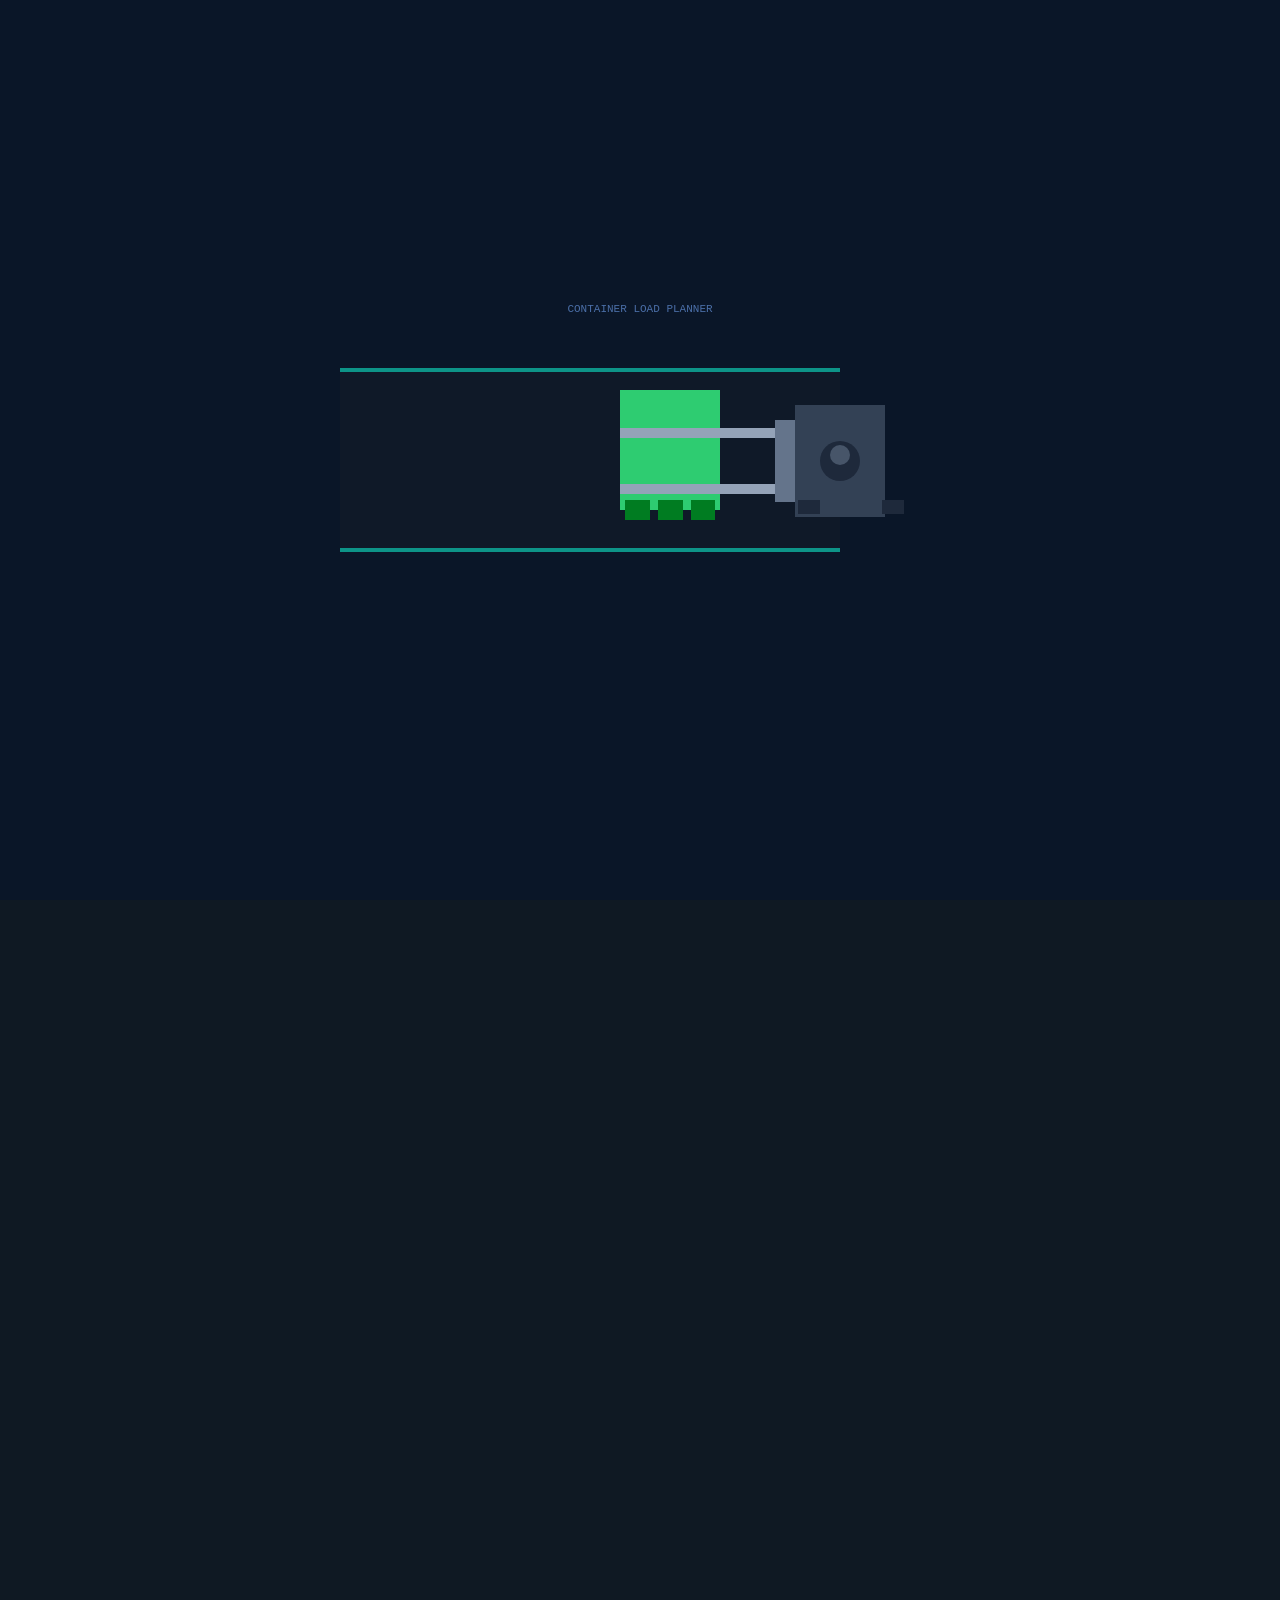
==== commit 50034b33: "Add files via upload" ====
--- a/index.html
+++ b/index.html
@@ -13,13 +13,14 @@
   <!-- OGP -->
   <meta property="og:type"        content="website" />
   <meta property="og:title"       content="Container Load Planner" />
-  <meta property="og:description" content="海上コンテナへのパレット積み付けシミュレーター。EUR / VMF / GMA パレット対応。Max Fill・フリー配置の2モード搭載。" />
+  <meta property="og:description" content="積み付けを、直感で。コンテナへのパレット配置をリアルタイムで確認。現場の判断を、もっとスマートに。" />
+  <meta name="description" content="積み付けを、直感で。コンテナへのパレット配置をリアルタイムで確認。現場の判断を、もっとスマートに。" />
   <meta property="og:image" content="[data-uri]" />
   <meta property="og:image:width"  content="1200" />
   <meta property="og:image:height" content="630" />
   <meta name="twitter:card"        content="summary_large_image" />
   <meta name="twitter:title"       content="Container Load Planner" />
-  <meta name="twitter:description" content="海上コンテナへのパレット積み付けシミュレーター。EUR / VMF / GMA パレット対応。" />
+  <meta name="twitter:description" content="積み付けを、直感で。コンテナへのパレット配置をリアルタイムで確認。現場の判断を、もっとスマートに。" />
   <meta name="twitter:image" content="[data-uri]" />
 
   <!-- Google tag (gtag.js) -->
@@ -58,8 +59,7 @@
   #app { display: grid; grid-template-rows: 48px 1fr; grid-template-columns: 248px 1fr 224px; height: 100vh; }
 
   /* Header */
-  #header { grid-column: 1/-1; background: var(--panel); border-bottom: 1px solid var(--border); display: flex; align-items: center; gap: 16px; padding: 0 20px; }
-  .drawer-btn { display: none; }  /* PC時は非表示、モバイルCSSで上書き */
+  #header { grid-column: 1/-1; background: var(--panel); border-bottom: 1px solid var(--border); display: flex; align-items: center; gap: 16px; padding: 0 20px; }  /* PC時は非表示、モバイルCSSで上書き */
   .logo { font-family: 'JetBrains Mono', monospace; font-size: 13px; font-weight: 600; color: var(--accent); letter-spacing: .05em; }
   .logo span { color: var(--muted); }
   .hdr-div { width: 1px; height: 24px; background: var(--border); }
@@ -267,9 +267,6 @@
       flex-shrink: 0;
       line-height: 1;
     }
-    .drawer-btn:active { background: var(--border); }
-    #btn-left-drawer  { margin-right: auto; }
-    #btn-right-drawer { margin-left: 0; }
 
     /* キャンバスが残り全高さを占める */
     #canvas-area {
@@ -324,7 +321,6 @@
     #sheet-handle { display: none; }
 
     /* キャンバスラベルを小さく */
-    #lbl-top, #lbl-left, #lbl-door { font-size: 8px; }
     #canvas-hint { font-size: 10px; padding: 2px 8px; }
 
     /* 操作モードタブを無効化 */
@@ -453,9 +449,6 @@
   </header>
 
   <aside id="left-panel">
-    <!-- ボトムシート用ドラッグハンドル（モバイルのみ表示） -->
-    <div id="sheet-handle">
-      <div id="sheet-handle-bar"></div>
     </div>
 
     <!-- Container selector (常時表示) -->
@@ -3157,11 +3150,8 @@
 
 })();
 
-// greedyPack updated: top/bottom group layout v3
-
-// ─────────────────────────────────────────
-//  TRAY (フリー配置モード)
-// ─────────────────────────────────────────
+
+// ── TRAY ──
 
 // トレー状態
 let trayPallets      = [];   // { id, type, orient, w, d }
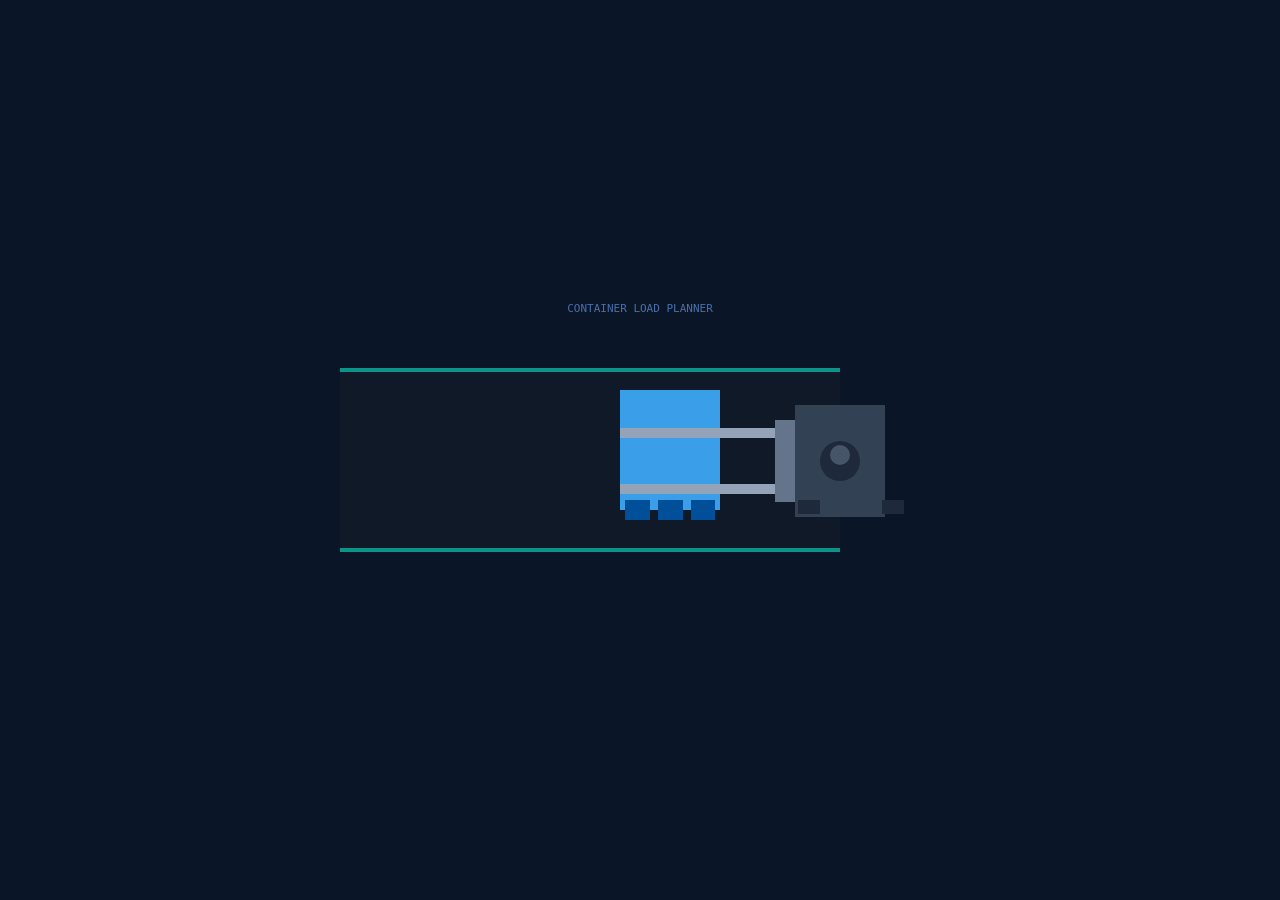
==== commit 7814e2a3: "Add files via upload" ====
--- a/index.html
+++ b/index.html
@@ -13,14 +13,13 @@
   <!-- OGP -->
   <meta property="og:type"        content="website" />
   <meta property="og:title"       content="Container Load Planner" />
-  <meta property="og:description" content="積み付けを、直感で。コンテナへのパレット配置をリアルタイムで確認。現場の判断を、もっとスマートに。" />
-  <meta name="description" content="積み付けを、直感で。コンテナへのパレット配置をリアルタイムで確認。現場の判断を、もっとスマートに。" />
+  <meta property="og:description" content="海上コンテナへのパレット積み付けシミュレーター。EUR / VMF / GMA パレット対応。Max Fill・フリー配置の2モード搭載。" />
   <meta property="og:image" content="[data-uri]" />
   <meta property="og:image:width"  content="1200" />
   <meta property="og:image:height" content="630" />
   <meta name="twitter:card"        content="summary_large_image" />
   <meta name="twitter:title"       content="Container Load Planner" />
-  <meta name="twitter:description" content="積み付けを、直感で。コンテナへのパレット配置をリアルタイムで確認。現場の判断を、もっとスマートに。" />
+  <meta name="twitter:description" content="海上コンテナへのパレット積み付けシミュレーター。EUR / VMF / GMA パレット対応。" />
   <meta name="twitter:image" content="[data-uri]" />
 
   <!-- Google tag (gtag.js) -->
@@ -59,7 +58,8 @@
   #app { display: grid; grid-template-rows: 48px 1fr; grid-template-columns: 248px 1fr 224px; height: 100vh; }
 
   /* Header */
-  #header { grid-column: 1/-1; background: var(--panel); border-bottom: 1px solid var(--border); display: flex; align-items: center; gap: 16px; padding: 0 20px; }  /* PC時は非表示、モバイルCSSで上書き */
+  #header { grid-column: 1/-1; background: var(--panel); border-bottom: 1px solid var(--border); display: flex; align-items: center; gap: 16px; padding: 0 20px; }
+  .drawer-btn { display: none; }  /* PC時は非表示、モバイルCSSで上書き */
   .logo { font-family: 'JetBrains Mono', monospace; font-size: 13px; font-weight: 600; color: var(--accent); letter-spacing: .05em; }
   .logo span { color: var(--muted); }
   .hdr-div { width: 1px; height: 24px; background: var(--border); }
@@ -267,6 +267,9 @@
       flex-shrink: 0;
       line-height: 1;
     }
+    .drawer-btn:active { background: var(--border); }
+    #btn-left-drawer  { margin-right: auto; }
+    #btn-right-drawer { margin-left: 0; }
 
     /* キャンバスが残り全高さを占める */
     #canvas-area {
@@ -321,6 +324,7 @@
     #sheet-handle { display: none; }
 
     /* キャンバスラベルを小さく */
+    #lbl-top, #lbl-left, #lbl-door { font-size: 8px; }
     #canvas-hint { font-size: 10px; padding: 2px 8px; }
 
     /* 操作モードタブを無効化 */
@@ -378,53 +382,6 @@
   background: rgba(255,255,255,0.08) !important;
 }
 
-/* ── ボトムナビゲーションバー（モバイルのみ） ── */
-#bottom-nav { display: none; }
-
-@media (max-width: 1023px) {
-  #bottom-nav {
-    display: flex;
-    position: fixed;
-    bottom: 0; left: 0; right: 0;
-    height: 56px;
-    background: var(--panel);
-    border-top: 1px solid var(--border);
-    z-index: 300;
-    align-items: stretch;
-  }
-  .bnav-btn {
-    flex: 1;
-    display: flex;
-    flex-direction: column;
-    align-items: center;
-    justify-content: center;
-    gap: 3px;
-    background: transparent;
-    border: none;
-    color: var(--muted);
-    cursor: pointer;
-    font-size: 11px;
-    font-family: 'JetBrains Mono', monospace;
-    position: relative;
-    transition: color 0.15s, background 0.15s;
-    -webkit-tap-highlight-color: transparent;
-  }
-  .bnav-btn:active { background: var(--panel2); }
-  .bnav-btn.active { color: var(--eur-fill); }
-  .bnav-icon { font-size: 20px; line-height: 1; }
-  .bnav-label { font-size: 10px; }
-
-  /* ボトムバー分の余白をcanvas-areaに追加 */
-  #canvas-area { padding-bottom: 56px; }
-
-  /* ハンバーガーボタンは不要 */
-  .drawer-btn { display: none !important; }
-}
-
-@media (max-width: 1023px) {
-  #btn-open-stats { display: block !important; }
-}
-
 </style>
 </head>
 
@@ -432,6 +389,8 @@
 <div id="app">
 
   <header id="header">
+    <!-- モバイル：左ドロワーを開くハンバーガーボタン -->
+    <button class="drawer-btn" id="btn-left-drawer" onclick="openDrawer('left')" aria-label="設定を開く">☰</button>
     <div class="logo">CONTAINER<span>/</span>LOAD<span>_</span>PLANNER</div>
     <div class="hdr-div"></div>
     <div class="subtitle" data-i18n="subtitle">上面断面図 — パレット配置シミュレーター</div>
@@ -446,9 +405,14 @@
         <option value="it">Italiano</option>
       </select>
     </div>
+    <!-- モバイル：右ドロワーを開くボタン -->
+    <button class="drawer-btn" id="btn-right-drawer" onclick="openDrawer('right')" aria-label="統計を開く">≡</button>
   </header>
 
   <aside id="left-panel">
+    <!-- ボトムシート用ドラッグハンドル（モバイルのみ表示） -->
+    <div id="sheet-handle">
+      <div id="sheet-handle-bar"></div>
     </div>
 
     <!-- Container selector (常時表示) -->
@@ -604,12 +568,6 @@
       </div>
     </div>
 
-    <!-- 統計ボタン（モバイルのみ表示） -->
-    <button id="btn-open-stats" onclick="closeDrawers(); openDrawer('right');"
-      style="display:none;width:100%;margin-top:12px;padding:10px;border-radius:6px;border:1px solid var(--border);background:var(--panel2);color:var(--text);font-size:12px;font-family:'JetBrains Mono',monospace;cursor:pointer;text-align:center;">
-      積載統計を見る →
-    </button>
-
   </aside>
 
   <!-- Canvas Area -->
@@ -775,14 +733,6 @@
 
 <!-- モバイル用：ドロワーオーバーレイ -->
 <div id="drawer-overlay" onclick="closeDrawers()"></div>
-
-<!-- ボトムナビゲーションバー（モバイルのみ） -->
-<nav id="bottom-nav">
-  <button class="bnav-btn" id="bnav-settings" onclick="toggleDrawer('left')" aria-label="設定">
-    <span class="bnav-icon">☰</span>
-    <span class="bnav-label" data-i18n="navSettings">設定</span>
-  </button>
-</nav>
 
 <script>
 // ─────────────────────────────────────────
@@ -3101,33 +3051,17 @@
     if (side === 'left') {
       leftPanel.classList.add('drawer-open');
       rightPanel.classList.remove('drawer-open');
-      document.getElementById('bnav-settings')?.classList.add('active');
-      document.getElementById('bnav-stats')?.classList.remove('active');
     } else {
       rightPanel.classList.add('drawer-open');
       leftPanel.classList.remove('drawer-open');
-      document.getElementById('bnav-stats')?.classList.add('active');
-      document.getElementById('bnav-settings')?.classList.remove('active');
     }
     overlay.classList.add('visible');
-  };
-
-  window.toggleDrawer = function(side) {
-    const panel = side === 'left' ? leftPanel : rightPanel;
-    const isOpen = panel.classList.contains('drawer-open');
-    if (isOpen) {
-      closeDrawers();
-    } else {
-      openDrawer(side);
-    }
   };
 
   window.closeDrawers = function() {
     leftPanel.classList.remove('drawer-open');
     rightPanel.classList.remove('drawer-open');
     overlay.classList.remove('visible');
-    document.getElementById('bnav-settings')?.classList.remove('active');
-    document.getElementById('bnav-stats')?.classList.remove('active');
   };
 
   // リサイズ時にドロワーをリセット
@@ -3150,8 +3084,11 @@
 
 })();
 
-
-// ── TRAY ──
+// greedyPack updated: top/bottom group layout v3
+
+// ─────────────────────────────────────────
+//  TRAY (フリー配置モード)
+// ─────────────────────────────────────────
 
 // トレー状態
 let trayPallets      = [];   // { id, type, orient, w, d }
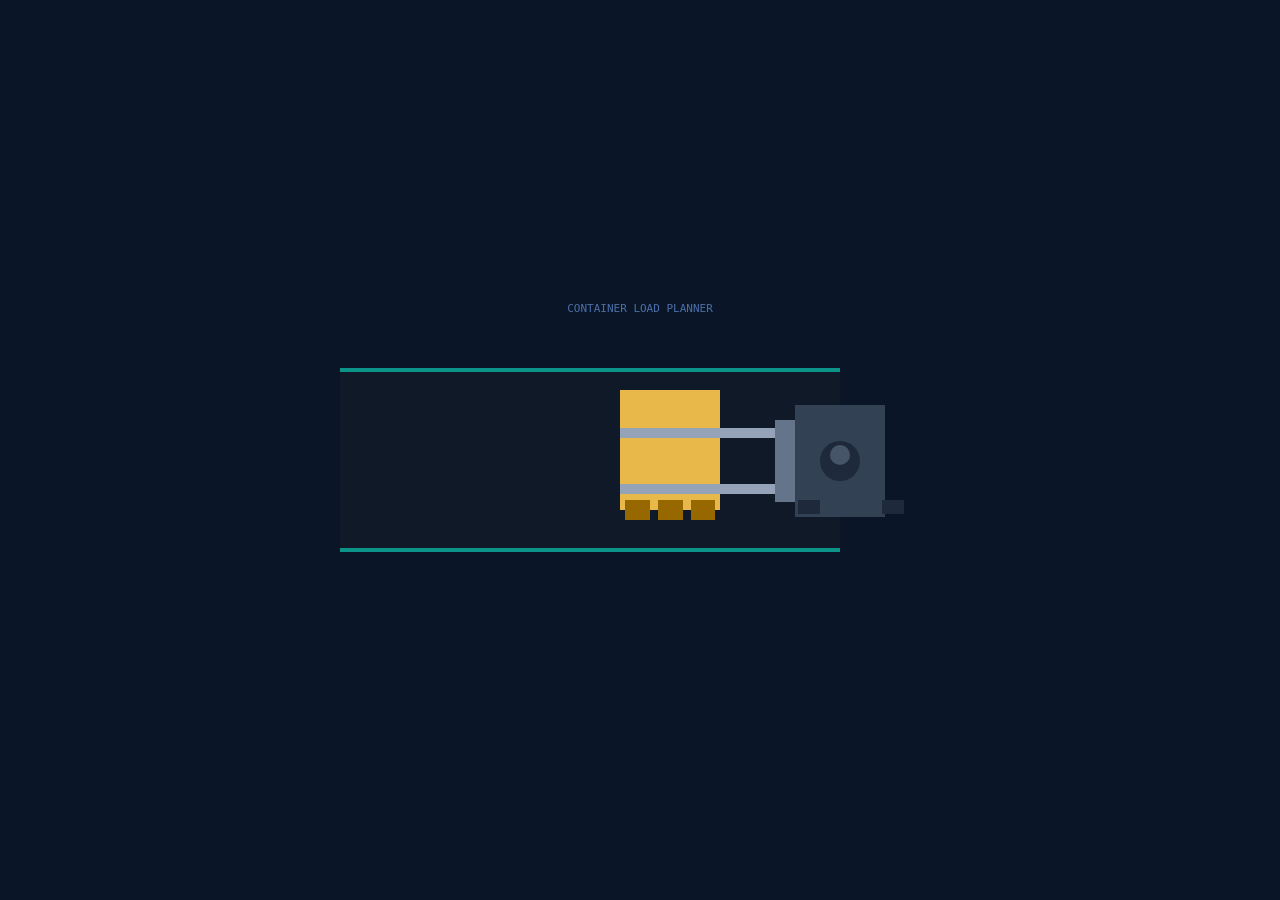
==== commit 5664922f: "Add files via upload" ====
--- a/index.html
+++ b/index.html
@@ -14,13 +14,14 @@
   <meta property="og:type"        content="website" />
   <meta property="og:title"       content="Container Load Planner" />
   <meta property="og:description" content="海上コンテナへのパレット積み付けシミュレーター。EUR / VMF / GMA パレット対応。Max Fill・フリー配置の2モード搭載。" />
-  <meta property="og:image" content="[data-uri]" />
+  
+  <meta property="og:image" content="https://container-load-planner.web.app/ogp.png" />
   <meta property="og:image:width"  content="1200" />
   <meta property="og:image:height" content="630" />
   <meta name="twitter:card"        content="summary_large_image" />
   <meta name="twitter:title"       content="Container Load Planner" />
   <meta name="twitter:description" content="海上コンテナへのパレット積み付けシミュレーター。EUR / VMF / GMA パレット対応。" />
-  <meta name="twitter:image" content="[data-uri]" />
+  <meta name="twitter:image" content="https://container-load-planner.web.app/ogp.png" />
 
   <!-- Google tag (gtag.js) -->
   <script async src="https://www.googletagmanager.com/gtag/js?id=G-WB6R9VHEC4"></script>
